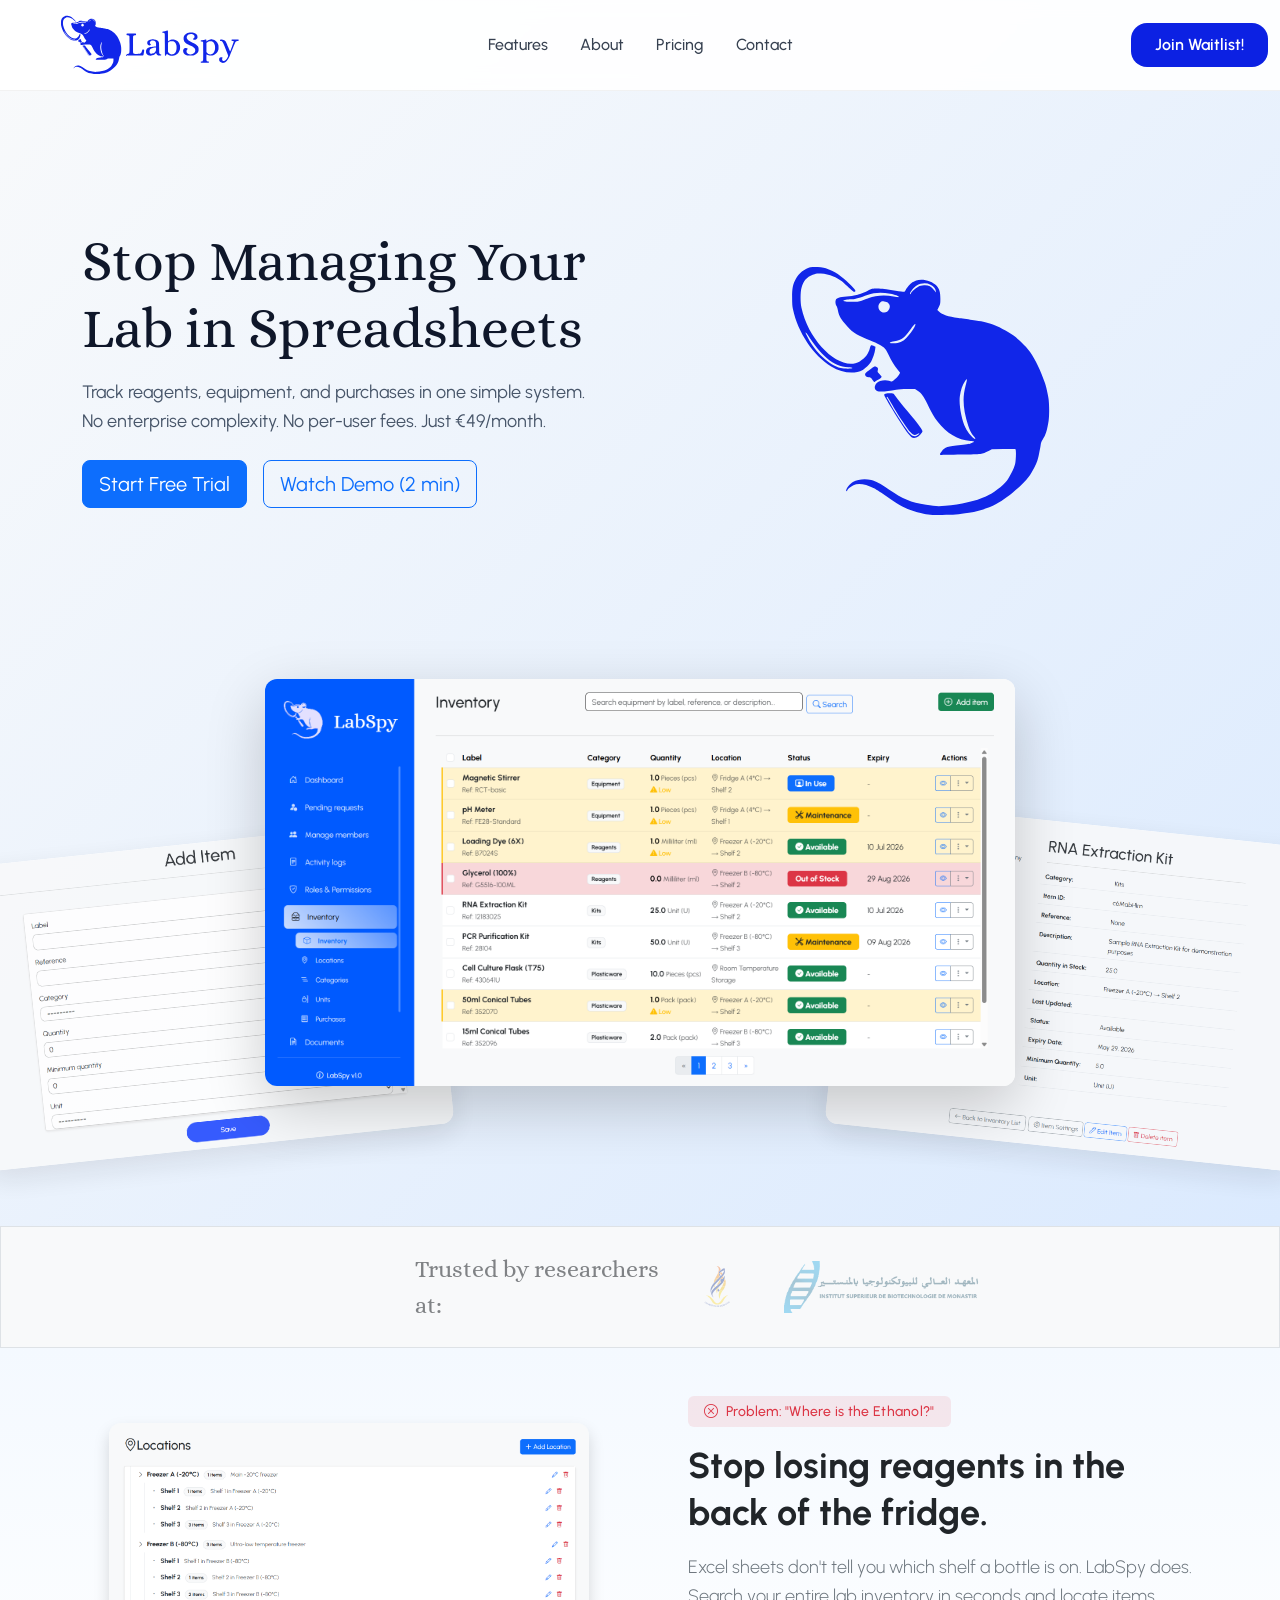
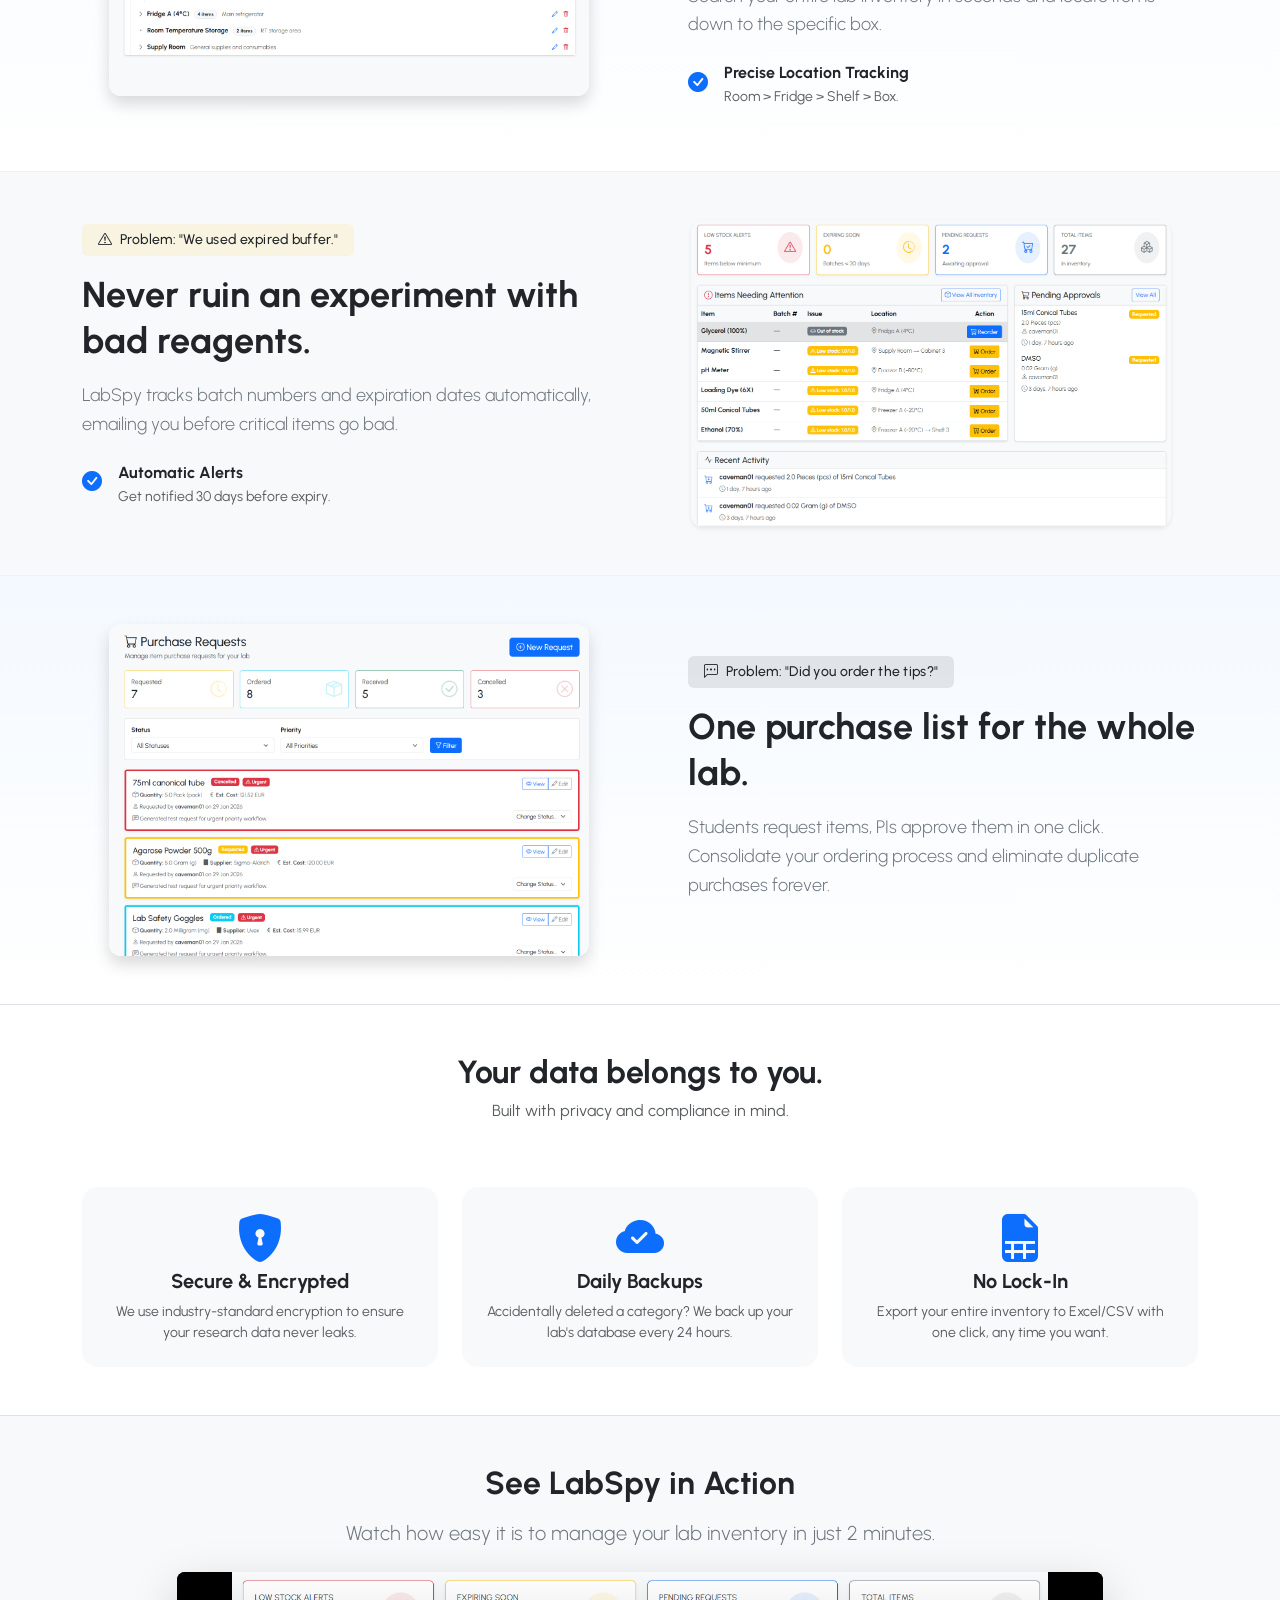
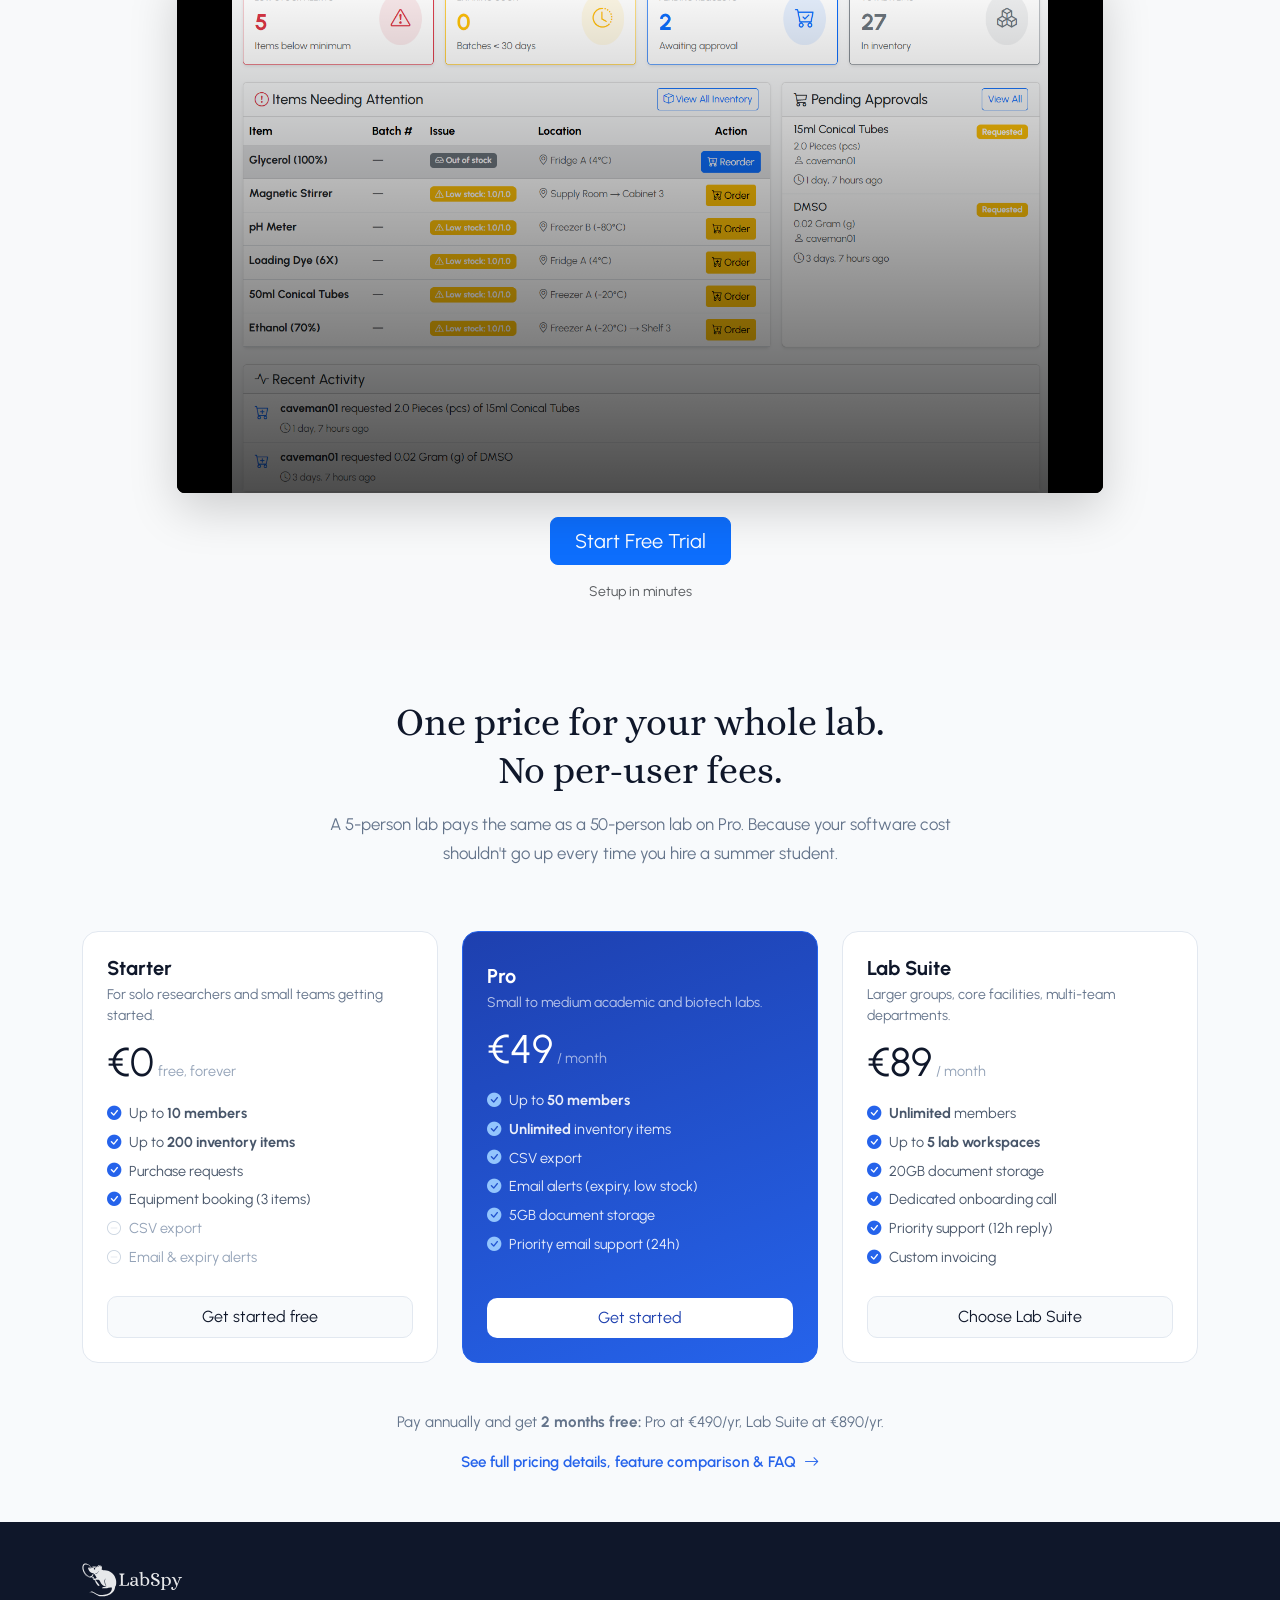
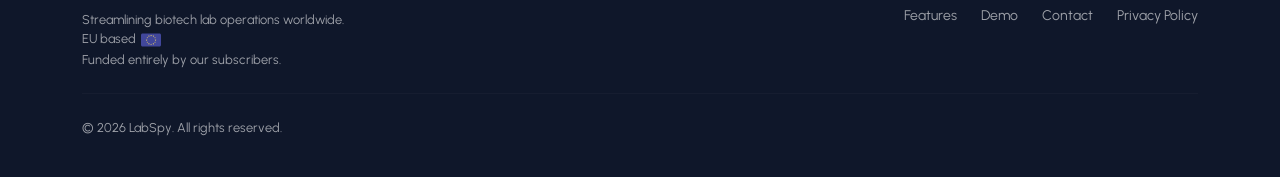
==== index.html @ b1991f71 "Add waitlist page & links" ====
<!DOCTYPE html>
<html lang="en">
<head>
    <meta charset="UTF-8">
    <meta name="viewport" content="width=device-width, initial-scale=1.0">
    <title>LabSpy - Biotech Lab Resource Management</title>
    <link rel="stylesheet" href="assets/styles/styles.css">
    <link rel="stylesheet" href="assets/styles/navbar.css">
    <link rel="stylesheet" href="assets/styles/hero.css">
    <link rel="stylesheet" href="assets/styles/features.css">
    <link rel="stylesheet" href="assets/styles/trust.css">
    <link rel="stylesheet" href="assets/styles/cta.css">
    <link rel="stylesheet" href="assets/styles/footer.css">
    <link rel="icon" type="image/x-icon" href="assets/labspy-logo.png">

    <!--Bootstrap-->
    <link rel="stylesheet" href="https://cdn.jsdelivr.net/npm/bootstrap-icons@1.13.1/font/bootstrap-icons.min.css">
    <link href="https://cdn.jsdelivr.net/npm/bootstrap@5.3.7/dist/css/bootstrap.min.css" rel="stylesheet" integrity="sha384-LN+7fdVzj6u52u30Kp6M/trliBMCMKTyK833zpbD+pXdCLuTusPj697FH4R/5mcr" crossorigin="anonymous">
    <script src="https://cdn.jsdelivr.net/npm/bootstrap@5.3.7/dist/js/bootstrap.bundle.min.js" integrity="sha384-p34f1UUtsS3wqzfto5wAAmdvj+osOnFyQFpp4Ua3gs/ZVWx6oOypYoCJhGGScy+8" crossorigin="anonymous"></script>
    <script src="https://cdn.jsdelivr.net/npm/bootstrap@5.3.2/dist/js/bootstrap.bundle.min.js"></script>
</head>
<body>
<!-- Navbar -->
    <nav class="navbar navbar-expand-lg navbar-light fixed-top navbar-labspy">
        <div class="container position-relative">
            <!-- Logo (Left) -->
            <a class="navbar-brand" href="index.html">
                <img src="assets/LabSpy-brand.svg" alt="LabSpy Logo" class="logo-icon" height="64" width="280">
            </a>

            <!-- Mobile Toggle Button -->
            <button class="navbar-toggler border-0" type="button" data-bs-toggle="collapse" data-bs-target="#navbarNav"
                    aria-controls="navbarNav" aria-expanded="false" aria-label="Toggle navigation">
                <span class="navbar-toggler-icon"></span>
            </button>

            <!-- Nav Links (Center) + CTA (Right) -->
            <div class="collapse navbar-collapse" id="navbarNav">
                <!-- Navigation Links (Center on desktop) -->
                <div class="d-flex flex-column flex-lg-row align-items-center">
                    <ul class="navbar-nav mx-auto">
                        <li class="nav-item">
                            <a class="nav-link" href="index.html#features">Features</a>
                        </li>
                        <li class="nav-item">
                            <a class="nav-link" href="about.html">About</a>
                        </li>
                        <li class="nav-item">
                            <a class="nav-link" href="pricing.html">Pricing</a>
                        </li>
                        <li class="nav-item">
                            <a class="nav-link" href="contact.html">Contact</a>
                        </li>
                    </ul>
                </div>

                <!-- CTA Button (Right) - ms-auto pushes it to the right -->
                <div class="d-flex gap-2 ms-auto">
                    <a href="waitlist.html" class="btn-get-started">Join Waitlist!</a>
                </div>
            </div>
        </div>
    </nav>

<!-- HERO SECTION -->

<section class="hero-section">
    <div class="container pt-5">
        <div class="row align-items-center g-4">
            <!-- Left Column: Content -->
            <div class="col-12 col-lg-6 order-2 order-lg-1">
                <!-- Headline -->
                <h1 class="hero-headline alice-regular mb-3">
                    Stop Managing Your Lab in Spreadsheets
                </h1>

                <!-- Subheadline -->
                <p class="hero-subheadline mb-4">
                    Track reagents, equipment, and purchases in one simple system.<br class="d-none d-md-block">
                    No enterprise complexity. No per-user fees. Just €49/month.
                </p>

                <!-- CTA Buttons -->
                <div class="d-flex flex-column flex-sm-row gap-3 mb-5 justify-content-center justify-content-lg-start">
                    <a href="#signup" class="btn btn-primary btn-lg btn-cta-primary">
                        Start Free Trial
                    </a>
                    <a href="#demo" class="btn btn-outline-primary btn-lg btn-cta-secondary">
                        Watch Demo (2 min)
                    </a>
                </div>
            </div>

            <!-- Right Column: Illustration -->
            <div class="col-12 col-lg-6 order-1 order-lg-2">
                <div class="text-center">
                    <img src="assets/LabSpy-mouse-improved.svg"
                         alt="LabSpy Mouse Logo"
                         class="mouse-logo img-fluid w-50">
                </div>
            </div>
        </div>
    </div>

    <!-- Screenshot Showcase - Desktop: Peeking / Mobile: Carousel -->
<div class="container screenshot-container">

    <!-- DESKTOP: Peeking Layout (hidden on mobile) -->
    <div class="screenshot-peek-wrapper d-none d-md-flex">
        <div class="screenshot-card screenshot-card-left">
            <img src="assets/screenshots/Add-item.png"
                 alt="Add Item Interface"
                 class="img-fluid">
        </div>
        <div class="screenshot-card screenshot-card-main">
            <img src="assets/screenshots/Inventory-list.png"
                 alt="Inventory List Interface"
                 class="img-fluid">
        </div>
        <div class="screenshot-card screenshot-card-right">
            <img src="assets/screenshots/Item-view.png"
                 alt="Item Details Interface"
                 class="img-fluid">
        </div>
    </div>

    <!-- MOBILE: Bootstrap Carousel (hidden on desktop) -->
    <div id="screenshotCarousel" class="carousel slide d-md-none" data-bs-ride="carousel">

        <!-- Indicators -->
        <div class="carousel-indicators">
            <button type="button" data-bs-target="#screenshotCarousel" data-bs-slide-to="0" class="active" aria-current="true" aria-label="Slide 1"></button>
            <button type="button" data-bs-target="#screenshotCarousel" data-bs-slide-to="1" aria-label="Slide 2"></button>
            <button type="button" data-bs-target="#screenshotCarousel" data-bs-slide-to="2" aria-label="Slide 3"></button>
        </div>

        <!-- Slides -->
        <div class="carousel-inner rounded-3 shadow-lg">
            <div class="carousel-item active">
                <img src="assets/screenshots/Inventory-list.png"
                     class="d-block w-100"
                     alt="Inventory List Interface">
                <div class="carousel-caption d-none d-sm-block">
                    <h5>Inventory List</h5>
                </div>
            </div>
            <div class="carousel-item">
                <img src="assets/screenshots/Add-item.png"
                     class="d-block w-100"
                     alt="Add Item Interface">
                <div class="carousel-caption d-none d-sm-block">
                    <h5>Add Item</h5>
                </div>
            </div>
            <div class="carousel-item">
                <img src="assets/screenshots/Item-view.png"
                     class="d-block w-100"
                     alt="Item Details Interface">
                <div class="carousel-caption d-none d-sm-block">
                    <h5>Item Details</h5>
                </div>
            </div>
        </div>

        <!-- Controls -->
        <button class="carousel-control-prev" type="button" data-bs-target="#screenshotCarousel" data-bs-slide="prev">
            <span class="carousel-control-prev-icon" aria-hidden="true"></span>
            <span class="visually-hidden">Previous</span>
        </button>
        <button class="carousel-control-next" type="button" data-bs-target="#screenshotCarousel" data-bs-slide="next">
            <span class="carousel-control-next-icon" aria-hidden="true"></span>
            <span class="visually-hidden">Next</span>
        </button>
    </div>

</div>
</section>
    <!-- Trust Section -->
    <div class="bg-light border py-4">
        <div class="container">
            <div class="row align-items-center justify-content-center">
                <div class="col-md-3 mb-2 mb-md-0">
                    <span class="text-muted fs-4 ls-1 alice-regular opacity-75">Trusted by researchers at:</span>
                </div>
                <div class="d-flex flex-row col-md-2 justify-content-around align-items-center mb-2 mb-md-0 gap-5">
                    <div class="opacity-50 fw-bold fs-5 text-secondary">
                        <img src="assets/um.svg" alt="UMo Logo" class="trust-logo">
                    </div>
                    <div class="opacity-50 fw-bold fs-5 text-secondary">
                        <img src="assets/isbmlogo.png" alt="ISBM Logo" class="trust-logo">
                    </div>
                </div>
            </div>
        </div>
    </div>

    <!-- Transition Section -->
    <section class="py-5 feature-block" id="features">
        <div class="container">
            <div class="row align-items-center g-5">
                <div class="col-12 col-lg-6 feature-img-placeholder">
                    <div class=" feature-img-container shadow">
                        <img src="assets/screenshots/locations.png" alt="Location Search Interface" class="w-100" loading="lazy"><br>
                    </div>
                </div>

                <div class="col-12 col-lg-6">
                    <div class="ps-lg-4">
                        <div class="badge bg-danger bg-opacity-10 text-danger mb-3 px-3 py-2">
                            <i class="bi bi-x-circle me-1"></i> Problem: "Where is the Ethanol?"
                        </div>
                        <h2 class="fw-bold text-dark mb-3">Stop losing reagents in the back of the fridge.</h2>
                        <p class="lead text-secondary mb-4">
                            Excel sheets don't tell you which shelf a bottle is on. LabSpy does. Search your entire lab
                            inventory in seconds and locate items down to the specific box.
                        </p>

                        <div class="d-flex align-items-start mb-3">
                            <i class="bi bi-check-circle-fill text-primary mt-1 me-3 fs-5"></i>
                            <div>
                                <h6 class="fw-bold mb-1">Precise Location Tracking</h6>
                                <p class="small text-muted mb-0">Room > Fridge > Shelf > Box.</p>
                            </div>
                        </div>
                    </div>
                </div>

            </div>
        </div>
    </section>

    <section class="py-5 bg-light feature-block-alt">
        <div class="container">
            <div class="row align-items-center g-5">

                <div class="col-12 col-lg-6 order-2 order-lg-1">
                    <div class="pe-lg-4">
                        <div class="badge bg-warning bg-opacity-10 text-dark mb-3 px-3 py-2">
                            <i class="bi bi-exclamation-triangle me-1"></i> Problem: "We used expired buffer."
                        </div>
                        <h2 class="fw-bold text-dark mb-3">Never ruin an experiment with bad reagents.</h2>
                        <p class="lead text-secondary mb-4">
                            LabSpy tracks batch numbers and expiration dates automatically,
                            emailing you before critical items go bad.
                        </p>

                        <div class="d-flex align-items-start mb-3">
                            <i class="bi bi-check-circle-fill text-primary mt-1 me-3 fs-5"></i>
                            <div>
                                <h6 class="fw-bold mb-1">Automatic Alerts</h6>
                                <p class="small text-muted mb-0">Get notified 30 days before expiry.</p>
                            </div>
                        </div>
                    </div>
                </div>

                <div class="col-12 col-lg-6 order-1 order-lg-2">
                    <div class="feature-img-placeholder shadow-sm feature-img-container">
                        <img src="assets/screenshots/dashboard.png" alt="Expiry Alerts Interface" class="w-100" loading="lazy"><br>
                    </div>
                </div>

            </div>
        </div>
    </section>

    <section class="py-5 feature-block">
        <div class="container">
            <div class="row align-items-center g-5">

                <div class="col-12 col-lg-6">
                    <div class="feature-img-placeholder feature-img-container shadow">
                        <img src="assets/screenshots/purchase.png" alt="Purchases Interface" class="w-100" loading="lazy"><br>
                    </div>
                </div>

                <div class="col-12 col-lg-6">
                    <div class="ps-lg-4">
                        <div class="badge bg-dark bg-opacity-10 text-dark mb-3 px-3 py-2">
                            <i class="bi bi-chat-left-dots me-1"></i> Problem: "Did you order the tips?"
                        </div>
                        <h2 class="fw-bold text-dark mb-3">One purchase list for the whole lab.</h2>
                        <p class="lead text-secondary mb-4">
                            Students request items, PIs approve them in one click. Consolidate your ordering process and
                            eliminate duplicate purchases forever.
                        </p>
                    </div>
                </div>

            </div>
        </div>
    </section>

    <section class="py-5 border-top border-bottom bg-white">
        <div class="container text-center">
            <div class="row justify-content-center mb-5">
                <div class="col-lg-8">
                    <h2 class="fw-bold">Your data belongs to you.</h2>
                    <p class="text-muted">Built with privacy and compliance in mind.</p>
                </div>
            </div>

            <div class="row g-4">
                <div class="col-md-4">
                    <div class="p-4 rounded-4 bg-light h-100">
                        <i class="bi bi-shield-lock-fill text-primary display-5 mb-3"></i>
                        <h5 class="fw-bold">Secure & Encrypted</h5>
                        <p class="text-muted small mb-0">We use industry-standard encryption to ensure your research
                            data never leaks.</p>
                    </div>
                </div>
                <div class="col-md-4">
                    <div class="p-4 rounded-4 bg-light h-100">
                        <i class="bi bi-cloud-check-fill text-primary display-5 mb-3"></i>
                        <h5 class="fw-bold">Daily Backups</h5>
                        <p class="text-muted small mb-0">Accidentally deleted a category? We back up your lab's database
                            every 24 hours.</p>
                    </div>
                </div>
                <div class="col-md-4">
                    <div class="p-4 rounded-4 bg-light h-100">
                        <i class="bi bi-file-earmark-spreadsheet-fill text-primary display-5 mb-3"></i>
                        <h5 class="fw-bold">No Lock-In</h5>
                        <p class="text-muted small mb-0">Export your entire inventory to Excel/CSV with one click, any
                            time you want.</p>
                    </div>
                </div>
            </div>
        </div>
    </section>

    <!-- Demo Video Section -->
    <section id="demo" class="py-5 bg-light">
        <div class="container">
            <div class="row justify-content-center">
                <div class="col-12 col-lg-10 text-center">

                    <!-- Section Header -->
                    <h2 class="fw-bold text-dark mb-3">See LabSpy in Action</h2>
                    <p class="lead text-secondary mb-4">
                        Watch how easy it is to manage your lab inventory in just 2 minutes.
                    </p>

                    <!-- Video Container -->
                    <div class="video-container rounded-3 shadow-lg overflow-hidden mb-4">
                        <video
                            controls
                            poster="assets/screenshots/dashboard.png"
                            class="w-100"
                            preload="metadata">
                            <source src="assets/screenshots/demo.mp4" type="video/mp4">
                            Your browser does not support the video tag.
                            <a href="assets/screenshots/demo.mp4">Download the video</a> instead.
                        </video>
                    </div>

                    <!-- CTA Below Video -->
                    <div class="mt-4">
                        <a href="#signup" class="btn btn-primary btn-lg px-4">
                            Start Free Trial
                        </a>
                        <p class="small text-muted mt-3 mb-0">
                            Setup in minutes
                        </p>
                    </div>

                </div>
            </div>
        </div>
    </section>

    <!-- PRICING PREVIEW -->
    <section class="py-5" style="background: #f8fafc;" id="pricing">
        <div class="container">

            <!-- Header -->
            <div class="row justify-content-center text-center mb-5">
                <div class="col-12 col-lg-7">
                    <h2 class="alice-regular mb-3"
                        style="font-size: clamp(1.75rem, 3vw, 2.5rem); color: #0f172a; line-height: 1.25;">
                        One price for your whole lab.<br class="d-none d-md-block"> No per-user fees.
                    </h2>
                    <p style="color: #64748b; font-size: 1.05rem; line-height: 1.7;">
                        A 5-person lab pays the same as a 50-person lab on Pro. Because your software
                        cost shouldn't go up every time you hire a summer student.
                    </p>
                </div>
            </div>

            <!-- Plan Cards -->
            <div class="row g-4 justify-content-center mb-5">

                <!-- Starter -->
                <div class="col-12 col-sm-10 col-md-6 col-lg-4">
                    <div class="p-4 rounded-4 h-100 d-flex flex-column"
                         style="background: #fff; border: 1.5px solid #e2e8f0;">
                        <h5 class="fw-bold mb-1" style="color: #0f172a;">Starter</h5>
                        <p class="small mb-3" style="color: #64748b;">For solo researchers and small teams getting started.</p>

                        <div class="mb-3">
                            <span style="font-size: 2.5rem; font-weight: 400; color: #0f172a; line-height: 1;">€0</span>
                            <span style="color: #94a3b8; font-size: 0.9rem;"> free, forever</span>
                        </div>

                        <ul class="list-unstyled mb-4 flex-grow-1" style="color: #475569; font-size: 0.9rem; line-height: 2;">
                            <li><i class="bi bi-check-circle-fill me-2" style="color: #2563eb;"></i>Up to <strong>10 members</strong></li>
                            <li><i class="bi bi-check-circle-fill me-2" style="color: #2563eb;"></i>Up to <strong>200 inventory items</strong></li>
                            <li><i class="bi bi-check-circle-fill me-2" style="color: #2563eb;"></i>Purchase requests</li>
                            <li><i class="bi bi-check-circle-fill me-2" style="color: #2563eb;"></i>Equipment booking (3 items)</li>
                            <li><i class="bi bi-dash-circle me-2" style="color: #cbd5e1;"></i><span style="color: #94a3b8;">CSV export</span></li>
                            <li><i class="bi bi-dash-circle me-2" style="color: #cbd5e1;"></i><span style="color: #94a3b8;">Email & expiry alerts</span></li>
                        </ul>

                        <a href="#signup"
                           class="btn w-100 py-2 fw-600"
                           style="border-radius: 10px; border: 1.5px solid #e2e8f0; color: #0f172a; background: #f8fafc;">
                            Get started free
                        </a>
                    </div>
                </div>

                <!-- Pro (Featured) -->
                <div class="col-12 col-sm-10 col-md-6 col-lg-4">
                    <div class="p-4 rounded-4 h-100 d-flex flex-column position-relative"
                         style="background: linear-gradient(160deg, #1e40af 0%, #2563eb 100%); border: 1.5px solid #2563eb; color: white;">

                        <h5 class="fw-bold mb-1 mt-2" style="color: #fff;">Pro</h5>
                        <p class="small mb-3" style="color: rgba(255,255,255,0.7);">Small to medium academic and biotech labs.</p>

                        <div class="mb-3">
                            <span style="font-size: 2.5rem; font-weight: 400; color: #fff; line-height: 1;">€49</span>
                            <span style="color: rgba(255,255,255,0.6); font-size: 0.9rem;"> / month</span>
                        </div>

                        <ul class="list-unstyled mb-4 flex-grow-1" style="color: rgba(255,255,255,0.9); font-size: 0.9rem; line-height: 2;">
                            <li><i class="bi bi-check-circle-fill me-2" style="color: #93c5fd;"></i>Up to <strong>50 members</strong></li>
                            <li><i class="bi bi-check-circle-fill me-2" style="color: #93c5fd;"></i><strong>Unlimited</strong> inventory items</li>
                            <li><i class="bi bi-check-circle-fill me-2" style="color: #93c5fd;"></i>CSV export</li>
                            <li><i class="bi bi-check-circle-fill me-2" style="color: #93c5fd;"></i>Email alerts (expiry, low stock)</li>
                            <li><i class="bi bi-check-circle-fill me-2" style="color: #93c5fd;"></i>5GB document storage</li>
                            <li><i class="bi bi-check-circle-fill me-2" style="color: #93c5fd;"></i>Priority email support (24h)</li>
                        </ul>

                        <a href="#signup"
                           class="btn w-100 py-2 fw-700"
                           style="border-radius: 10px; background: #fff; color: #1e40af; border: none;">
                           Get started
                        </a>
                    </div>
                </div>

                <!-- Lab Suite -->
                <div class="col-12 col-sm-10 col-md-6 col-lg-4">
                    <div class="p-4 rounded-4 h-100 d-flex flex-column"
                         style="background: #fff; border: 1.5px solid #e2e8f0;">
                        <h5 class="fw-bold mb-1" style="color: #0f172a;">Lab Suite</h5>
                        <p class="small mb-3" style="color: #64748b;">Larger groups, core facilities, multi-team departments.</p>

                        <div class="mb-3">
                            <span style="font-size: 2.5rem; font-weight: 400; color: #0f172a; line-height: 1;">€89</span>
                            <span style="color: #94a3b8; font-size: 0.9rem;"> / month</span>
                        </div>

                        <ul class="list-unstyled mb-4 flex-grow-1" style="color: #475569; font-size: 0.9rem; line-height: 2;">
                            <li><i class="bi bi-check-circle-fill me-2" style="color: #2563eb;"></i><strong>Unlimited</strong> members</li>
                            <li><i class="bi bi-check-circle-fill me-2" style="color: #2563eb;"></i>Up to <strong>5 lab workspaces</strong></li>
                            <li><i class="bi bi-check-circle-fill me-2" style="color: #2563eb;"></i>20GB document storage</li>
                            <li><i class="bi bi-check-circle-fill me-2" style="color: #2563eb;"></i>Dedicated onboarding call</li>
                            <li><i class="bi bi-check-circle-fill me-2" style="color: #2563eb;"></i>Priority support (12h reply)</li>
                            <li><i class="bi bi-check-circle-fill me-2" style="color: #2563eb;"></i>Custom invoicing</li>
                        </ul>

                        <a href="#signup"
                           class="btn w-100 py-2 fw-600"
                           style="border-radius: 10px; border: 1.5px solid #e2e8f0; color: #0f172a; background: #f8fafc;">
                            Choose Lab Suite
                        </a>
                    </div>
                </div>

            </div>

            <!-- Annual note + full pricing link -->
            <div class="row justify-content-center text-center">
                <div class="col-12 col-lg-7">
                    <p style="color: #64748b; font-size: 0.95rem;" class="mb-3">
                        Pay annually and get <strong>2 months free:</strong> Pro at €490/yr, Lab Suite at €890/yr.
                    </p>
                    <a href="pricing.html"
                       style="color: #2563eb; font-weight: 600; font-size: 0.95rem; text-decoration: none;">
                        See full pricing details, feature comparison &amp; FAQ
                        <i class="bi bi-arrow-right ms-1"></i>
                    </a>
                </div>
            </div>

        </div>
    </section>

<!-- Footer -->
<footer class="footer">
    <div class="container">
        <div class="d-flex flex-column flex-md-row align-items-start align-items-md-center justify-content-between gap-4">
            <div>
                <img src="assets/LabSpy-brand-white.svg" alt="LabSpy" class="footer-logo">
                <p class="mb-0 mt-1" style="font-size:0.8rem;">Streamlining biotech lab operations worldwide.</p>
                <p class="mb-0" style="font-size:0.8rem;">EU based<img
                    src="assets/icons/eu-flag.svg"
                    alt="EU Flag"
                    height="20"
                    width="30" />
                </p>
                <p class="mb-0" style="font-size:0.8rem;">Funded entirely by our subscribers.</p>
            </div>
            <div class="d-flex gap-4 flex-wrap">
                <a href="index.html#features">Features</a>
                <a href="index.html#demo">Demo</a>
                <a href="contact.html">Contact</a>
                <a href="#">Privacy Policy</a>
            </div>
        </div>
        <hr style="border-color: rgba(255,255,255,0.1); margin: 1.5rem 0;">
        <p class="mb-0" style="font-size:0.8rem;">&copy; 2026 LabSpy. All rights reserved.</p>
    </div>
</footer>

    <script src="assets/js/script.js"></script>
    <script src="assets/js/navbar.js"></script>

    <!--Bootstrap-->
    <script src="https://cdn.jsdelivr.net/npm/bootstrap@5.3.2/dist/js/bootstrap.bundle.min.js"></script>
</body>
</html>
---- assets/styles/styles.css ----
@import url('https://fonts.googleapis.com/css2?family=Urbanist:ital,wght@0,100..900;1,100..900&display=swap');
@import url('https://fonts.googleapis.com/css2?family=Alice&display=swap');
@import url("https://cdn.jsdelivr.net/npm/bootstrap-icons@1.13.1/font/bootstrap-icons.min.css");

* {
    margin: 0;
    padding: 0;
    box-sizing: border-box;
}

.alice-regular {
  font-family: "Alice", serif !important;
  font-weight: 400;
  font-style: normal;
}


:root {
    --primary-blue: #1e40af;
    --secondary-blue: #3b82f6;
    --light-blue: #dbeafe;
    --dark-blue: #1e3a8a;
    --white: #ffffff;
    --gray-50: #f9fafb;
    --gray-100: #f3f4f6;
    --gray-600: #4b5563;
    --gray-800: #1f2937;
}

html {
    scroll-behavior: smooth;
    overflow-x: hidden;
}

body {
    font-family: -apple-system, BlinkMacSystemFont, 'Segoe UI', Roboto, sans-serif;
    line-height: 1.6;
    color: var(--gray-800);
    background-color: var(--white);
    overflow-x: hidden;
}

.container {
    max-width: 1200px;
    margin: 0 auto;
    padding: 0 20px;
}

/* Navbar styles have been moved to navbar.css */

/* Header */

/* Demo content styling */
.demo-section {
    padding: 4rem 0;
    text-align: center;
}

.demo-section h2 {
    color: #1e40af;
    margin-bottom: 1rem;
}

.logo {
    height: 40px;
    width: auto;
}



/* CTA Buttons Container */
.cta-buttons {
    display: flex;
    gap: 1rem;
    margin-bottom: 5rem;
    flex-wrap: wrap;
}

/* Primary CTA Button */
.btn-primary-cta {
    background-color: #2563eb;
    color: white;
    font-weight: 400;
    font-size: 1rem;
    padding: 1.2rem;
    border-radius: 0.5rem;
    border: none;
    transition: all 0.2s ease;
    text-decoration: none;
    display: inline-block;
}

.btn-primary-cta:hover {
    background-color: #1e40af;
    color: white;
    transform: translateY(-2px);
    box-shadow: 0 8px 20px rgba(37, 99, 235, 0.3);
}

/* Secondary CTA Button */
.btn-secondary-cta {
    background-color: transparent;
    color: #2563eb;
    font-weight: 600;
    font-size: 1rem;
    padding: 0.65rem 2rem;
    border-radius: 0.5rem;
    border: 2px solid #2563eb;
    transition: all 0.2s ease;
    text-decoration: none;
    display: inline-flex;
    align-items: center;
    gap: 0.5rem;
}

.btn-secondary-cta:hover {
    background-color: rgba(37, 99, 235, 0.05);
    color: #1e40af;
    border-color: #1e40af;
    transform: translateY(-2px);
}

/* Screenshot Peek Container */
.screenshot-peek-container {
    position: relative;
    bottom: -40px; 
    left: 50%;
    transform: translateX(-50%);
    width: 100%;
    max-width: 1400px;
    padding: 0 2rem;
}

.screenshot-wrapper {
    position: relative;
    display: flex;
    align-items: flex-end;
    justify-content: center;
    gap: 0.5rem; /* Reduced from 2rem to bring screenshots closer */
    height: 400px;
}

/* Individual Screenshot Styles */
.screenshot {
    position: relative;
    border-radius: 12px;
    box-shadow: 0 20px 60px rgba(0, 0, 0, 0.15);
    overflow: hidden;
    transition: transform 0.3s ease;
}

.screenshot img {
    display: block;
    width: 100%;
    height: auto;
    border-radius: 12px;
}

/* Center Screenshot (Inventory List) - Prominent */
.screenshot-center {
    z-index: 3;
    flex: 0 0 600px;
    max-width: 600px;
    transform: translateY(-20px);
}

.screenshot-center img {
    border: 2px solid rgba(37, 99, 235, 0.2);
}

/* Side Screenshots - Peeking behind */
.screenshot-left,
.screenshot-right {
    z-index: 2;
    flex: 0 0 400px;
    max-width: 400px;
    opacity: 0.85;
}

.screenshot-left {
    transform: rotate(-3deg) translateY(20px);
}

.screenshot-right {
    transform: rotate(3deg) translateY(20px);
}

/* Clip effect - bottom 40% fades out */
.screenshot::after {
    content: '';
    position: absolute;
    bottom: 0;
    left: 0;
    right: 0;
    height: 40%;
    background: linear-gradient(to bottom, transparent 0%, white 100%);
    pointer-events: none;
}

/* Hover effects */
.screenshot:hover {
    transform: translateY(-10px) scale(1.02);
}

.screenshot-left:hover {
    transform: rotate(-3deg) translateY(10px) scale(1.02);
}

.screenshot-right:hover {
    transform: rotate(3deg) translateY(10px) scale(1.02);
}

/* Trust logo styles moved to trust.css */

/* Feature section styles moved to features.css */

/* Headings responsive sizing */
h2 {
    font-size: clamp(1.75rem, 3vw + 0.5rem, 2.5rem);
}

/* Reduce motion for accessibility */
@media (prefers-reduced-motion: reduce) {
    *,
    *::before,
    *::after {
        animation-duration: 0.01ms !important;
        animation-iteration-count: 1 !important;
        transition-duration: 0.01ms !important;
    }
}

/* Hero responsive rules migrated to hero.css; transitional section rules moved to features.css */

/* Additional mobile spacing adjustments */
@media (max-width: 768px) {
    section {
        padding: 3rem 0;
    }
}
/* CTA styles are now located in cta.css */

/* Footer rules migrated to footer.css */

@media (max-width: 1200px) {
    .screenshot-wrapper {
        gap: 1rem;
    }
    
    .screenshot-center {
        flex: 0 0 500px;
        max-width: 500px;
    }
    
    .screenshot-left,
    .screenshot-right {
        flex: 0 0 320px;
        max-width: 320px;
    }
}
        

/* Responsive Design */
@media (max-width: 768px) {
    
    .hero-content {
        grid-template-columns: 1fr;
        text-align: center;
    }
    
    .hero-title {
        font-size: 2.5rem;
    }
    
    .features-grid {
        grid-template-columns: 1fr;
    }
    
    .about-content {
        grid-template-columns: 1fr;
    }
    
    .about-stats {
        flex-direction: row;
        justify-content: space-around;
    }
    
    /* Reusable responsive helpers */
    /* hero-content and hero-title rules remain here */
    .screenshot-peek-container {
        position: relative;
        bottom: 0;
        padding: 2rem 0;
    }
    
    .screenshot-wrapper {
        height: auto;
        flex-direction: column;
        gap: 1.5rem;
    }
    
    .screenshot-center,
    .screenshot-left,
    .screenshot-right {
        max-width: 100%;
        transform: none !important;
    }
    
    /* feature and footer/cta-specific responsive rules have been relocated */
}

@media (max-width: 480px) {
    .hero-title {
        font-size: 2rem;
    }
    
    .section-title {
        font-size: 2rem;
    }
    
    .about-stats {
        flex-direction: column;
    }
}

/* Override all fonts to use Urbanist */
* {
    font-family: 'Urbanist', sans-serif !important;
}

/* Reset specific elements that might override the font */
body,
h1, h2, h3, h4, h5, h6,
p, span, a, input, button, textarea {
    font-family: 'Urbanist', sans-serif !important;
}



/* Mobile adjustments */
@media (max-width: 991px) {

    /* hero headline/subheadline rules moved to hero.css */
    
    .cta-buttons {
        flex-direction: column;
    }
    
    .btn-primary-cta,
    .btn-secondary-cta {
        width: 100%;
        text-align: center;
        justify-content: center;
    }
    

    /* Navbar-responsive rules moved to navbar.css */
    
    /* Stack screenshots vertically on tablets */
    .screenshot-wrapper {
        flex-direction: column;
        align-items: center;
        height: auto;
        gap: 1.5rem;
    }
    
    .screenshot-center,
    .screenshot-left,
    .screenshot-right {
        flex: 1 1 auto;
        max-width: 500px;
        transform: none !important;
    }
    
    .screenshot-center {
        order: 1;
    }
    
    .screenshot-left {
        order: 2;
    }
    
    .screenshot-right {
        order: 3;
    }
}

@media (max-width: 768px) {
    /* hero-specific responsive rules moved to hero.css */
    
    /* Button touch targets */
    .btn-primary-cta,
    .btn-secondary-cta {
        padding: 1rem 1.5rem;
        width: 100%;
        font-size: 1rem;
        min-height: 44px;
    }
    
    /* Screenshot adjustments */
    .screenshot-peek-container {
        position: relative;
        bottom: 0;
        padding: 2rem 0;
    }
}
---- assets/styles/navbar.css ----
/* Navbar base styles */
        .navbar-labspy {
            background-color: rgba(255, 255, 255, 0.9) !important;
            backdrop-filter: blur(10px);
            -webkit-backdrop-filter: blur(10px);
            border-bottom: 1px solid rgba(0, 0, 0, 0.05);
            transition: all 0.3s ease;
            padding-top: 1.25rem;
            padding-bottom: 1.25rem;
            overflow: hidden;
        }

        .navbar-labspy *{
            overflow-x: hidden;
        }

        /* Scrolled state - compressed */
        .navbar-labspy.scrolled {
            padding-top: 0.75rem;
            padding-bottom: 0.75rem;
            border-bottom: 1px solid rgba(0, 0, 0, 0.1);
            box-shadow: 0 2px 8px rgba(0, 0, 0, 0.04);
        }

        /* Nav links */
        .navbar-nav .nav-link {
            color: #374151 !important;
            font-weight: 500;
            padding: 0.5rem 1rem !important;
            transition: all 0.2s ease;
        }

        .navbar-nav .nav-link:hover {
            color: #2563eb !important;
            background-color: #9fa8ff1a !important;
            border-radius: 1rem;
        }

        /* CTA Buttons in navbar */
        .btn-login,
        .btn-get-started {
            font-weight: 600;
            padding: 0.625rem 1.5rem;
            border-radius: 1rem;
            border: none;
            text-decoration: none;
            transition: all 0.2s ease;
            display: inline-block;
        }

        .btn-login {
            background-color: #acacac;
            color: rgb(0, 0, 0);
        }

        .btn-login:hover {
            background-color: #8f8f8f;
        }

        .btn-get-started {
            background-color: #0c21e3;
            color: rgb(255, 255, 255);
        }

        .btn-get-started:hover {
            background-color: #0012b4;
        }

        /* Content container constraint */
        .navbar-labspy .container {
            max-width: 1400px;
        }

        /* Mobile navbar improvements */
        @media (max-width: 991px) {
            .navbar-collapse {
                background-color: rgba(255, 255, 255, 0.98);
                padding: 1rem;
                border-radius: 1rem;
                margin-top: 1rem;
                box-shadow: 0 4px 12px rgba(0, 0, 0, 0.1);
            }

            .navbar-nav {
                padding: 0.5rem 0;
            }

            .navbar-nav .nav-link {
                padding: 0.75rem 1rem !important;
                border-radius: 0.5rem;
            }

            .navbar-nav .nav-link:hover {
                background-color: #f3f4f6 !important;
            }

            .d-flex.gap-2 {
                flex-direction: column;
                gap: 0.5rem !important;
                margin-top: 1rem;
                padding-top: 1rem;
                border-top: 1px solid rgba(0, 0, 0, 0.1);
            }

            .btn-login,
            .btn-get-started {
                width: 100%;
                text-align: center;
            }
        }

        @media (min-width: 992px) {
            .navbar-nav {
                position: absolute;
                left: 50%;
                transform: translateX(-50%);
            }
        }
        /* Fix: Ensure navbar is always visible on desktop */
    @media (min-width: 992px) {
        .navbar-collapse {
            display: flex !important;
            flex-basis: auto;
        }
        
        .navbar-nav {
            position: absolute;
            left: 50%;
            transform: translateX(-50%);
        }
    }
---- assets/styles/hero.css ----
/* ================================================== */
/* HERO SECTION - BOOTSTRAP MAXIMIZED                 */
/* Only custom CSS where Bootstrap can't help         */
/* ================================================== */

/* Visual Theme (Bootstrap can't do gradients) */
.hero-section {
    background: linear-gradient(135deg, #f9fafb 0%, #dbeafe 100%);
    padding: 120px 0 80px 0;
    position: relative;
    overflow: hidden;
}

/* Typography - Fluid sizing (Bootstrap's fs-* is fixed) */
.hero-headline {
    font-family: 'Alice', Georgia, serif;
    font-size: clamp(2rem, 5vw, 3.5rem);
    font-weight: 400;
    line-height: 1.2;
    color: #0f172a;
}

.hero-subheadline {
    font-family: 'Urbanist', sans-serif;
    font-size: clamp(1rem, 2vw, 1.125rem);
    color: #475569;
    line-height: 1.6;
}

/* Custom Button Styling (Bootstrap base + enhancements) */
.btn-cta-primary {
    background-color: #2563eb;
    border-color: #2563eb;
    color: white;
    font-weight: 500;
    padding: 0.875rem 2rem;
    border-radius: 0.5rem;
    transition: all 0.2s ease;
}

.btn-cta-primary:hover {
    background-color: #1e40af;
    border-color: #1e40af;
    transform: translateY(-2px);
    box-shadow: 0 8px 20px rgba(37, 99, 235, 0.3);
}

.btn-cta-secondary {
    border: 2px solid #2563eb;
    color: #2563eb;
    font-weight: 500;
    padding: 0.875rem 2rem;
    border-radius: 0.5rem;
    transition: all 0.2s ease;
}

.btn-cta-secondary:hover {
    background-color: rgba(37, 99, 235, 0.1);
    border-color: #1e40af;
    color: #1e40af;
    transform: translateY(-2px);
}

/* Mouse Logo Animation (Bootstrap has no animations) */
.mouse-logo {
    max-width: 100%;
    height: auto;
    animation: float 6s ease-in-out infinite;
}

@keyframes float {
    0%, 100% { transform: translateY(0px); }
    50% { transform: translateY(-12px); }
}

/* Screenshot Layering System (Complex positioning) */
.screenshot-container {
    margin-top: 3rem;
}

.screenshot-peek-wrapper {
    position: relative;
    display: flex;
    justify-content: center;
    align-items: flex-end;
    min-height: 400px;
}

.screenshot-card {
    border-radius: 12px;
    overflow: hidden;
    box-shadow: 0 10px 30px rgba(0, 0, 0, 0.1);
    transition: all 0.3s ease;
    background: white;
}

/* Main Screenshot */
.screenshot-card-main {
    position: relative;
    z-index: 3;
    max-width: 600px;
    width: 100%;
    box-shadow: 0 20px 60px rgba(0, 0, 0, 0.2);
}

.screenshot-card-main:hover {
    transform: translateY(-12px) scale(1.02);
    box-shadow: 0 30px 80px rgba(0, 0, 0, 0.25);
}

/* Side Screenshots - Desktop Only */
.screenshot-card-left,
.screenshot-card-right {
    position: absolute;
    z-index: 2;
    max-width: 350px;
    width: 35%;
    opacity: 0.9;
}

.screenshot-card-left {
    left: 0;
    transform: rotate(-4deg) translateX(-15%) translateY(30px);
}

.screenshot-card-right {
    right: 0;
    transform: rotate(4deg) translateX(15%) translateY(30px);
}

.screenshot-card-left:hover,
.screenshot-card-right:hover {
    opacity: 1;
    z-index: 4;
    transform: rotate(0deg) translateY(20px) scale(1.05);
}

/* ================================================== */
/* TABLET ENHANCEMENTS (768px+)                       */
/* ================================================== */
@media (min-width: 768px) {
    .hero-section {
        padding: 140px 0 100px 0;
    }
    
    .screenshot-container {
        margin-top: 4rem;
    }
    
    .screenshot-peek-wrapper {
        min-height: 450px;
    }
    
    .screenshot-card-main {
        max-width: 650px;
    }
    
    .screenshot-card-left,
    .screenshot-card-right {
        max-width: 400px;
        width: 38%;
    }
}

/* ================================================== */
/* DESKTOP ENHANCEMENTS (992px+)                      */
/* ================================================== */
@media (min-width: 992px) {
    .hero-section {
        padding: 160px 0 120px 0;
    }
    
    .screenshot-container {
        margin-top: 5rem;
    }
    
    .screenshot-card-main {
        max-width: 700px;
    }
    
    .screenshot-card-left {
        max-width: 450px;
        width: 40%;
        transform: rotate(-5deg) translateX(-20%) translateY(40px);
    }
    
    .screenshot-card-right {
        max-width: 450px;
        width: 40%;
        transform: rotate(5deg) translateX(20%) translateY(40px);
    }
}

/* ================================================== */
/* LARGE DESKTOP (1200px+)                            */
/* ================================================== */
@media (min-width: 1200px) {
    .hero-section {
        padding: 180px 0 140px 0;
    }
    
    .screenshot-card-main {
        max-width: 750px;
    }
    
    .screenshot-card-left,
    .screenshot-card-right {
        max-width: 480px;
        width: 42%;
    }
    
    .screenshot-card-left {
        transform: rotate(-6deg) translateX(-25%) translateY(50px);
    }
    
    .screenshot-card-right {
        transform: rotate(6deg) translateX(25%) translateY(50px);
    }
}

/* ================================================== */
/* MOBILE BREAKPOINT (below 768px)                    */
/* Collapse side screenshots, stack vertically        */
/* ================================================== */
@media (max-width: 767.98px) {
    .hero-section {
        padding: 100px 0 60px 0;
    }

    .hero-headline, .hero-subheadline{
        font-weight: 1.2rem;
        text-align: center;
    }

    /* Stack screenshots vertically */
    .screenshot-peek-wrapper {
        flex-direction: column;
        min-height: auto;
        gap: 1.5rem;
    }
    
    /* Reset all positioning - let flexbox handle it */
    .screenshot-card-main,
    .screenshot-card-left,
    .screenshot-card-right {
        position: relative;
        left: auto;
        right: auto;
        transform: none !important;
        opacity: 1;
        max-width: 100%;
        width: 100%;
        z-index: auto;
    }
    
    /* Simplified hover for touch devices */
    .screenshot-card:hover {
        transform: translateY(-8px) !important;
    }
    
    /* Reorder: Main first, then sides */
    .screenshot-card-main { order: 1; }
    .screenshot-card-left { order: 2; }
    .screenshot-card-right { order: 3; }
    
    /* Smaller shadow on mobile */
    .screenshot-card {
        box-shadow: 0 4px 15px rgba(0, 0, 0, 0.1);
    }
    
    .screenshot-card-main {
        box-shadow: 0 10px 40px rgba(0, 0, 0, 0.15);
    }
}

/* ================================================== */
/* SMALL MOBILE (below 576px)                         */
/* Tighter spacing, full-width buttons                */
/* ================================================== */
@media (max-width: 575.98px) {
    .hero-section {
        padding: 80px 0 40px 0;
    }
    
    /* Override clamp for very small screens */
    .hero-headline {
        font-size: 1.75rem;
    }
    
    /* Ensure buttons stack nicely - Bootstrap handles flex-col */
    .btn-cta-primary,
    .btn-cta-secondary {
        width: 100%;
        text-align: center;
    }
}

/* ================================================== */
/* ACCESSIBILITY                                      */
/* ================================================== */
@media (prefers-reduced-motion: reduce) {
    .mouse-logo {
        animation: none;
    }
    
    .btn-cta-primary:hover,
    .btn-cta-secondary:hover,
    .screenshot-card:hover {
        transform: none;
    }
}


/* ================================================== */
/* MOBILE CAROUSEL STYLES (below 768px)               */
/* ================================================== */

@media (max-width: 767.98px) {
    .screenshot-container {
        margin-top: 2rem;
        padding: 0 1rem;
    }

    /* Carousel container */
    #screenshotCarousel {
        border-radius: 12px;
        overflow: hidden;
    }

    /* Active slide styling */
    .carousel-item {
        transition: transform 0.6s ease-in-out;
    }

    .carousel-item img {
        border-radius: 12px;
        aspect-ratio: 16/10;
        object-fit: cover;
        object-position: top;
    }

    /* Indicators styling */
    .carousel-indicators {
        bottom: -3rem;
    }

    .carousel-indicators button {
        width: 10px;
        height: 10px;
        border-radius: 50%;
        background-color: #2563eb;
        opacity: 0.3;
        margin: 0 6px;
    }

    .carousel-indicators button.active {
        opacity: 1;
    }

    /* Control buttons (arrows) */
    .carousel-control-prev,
    .carousel-control-next {
        width: 15%;
        opacity: 0.8;
    }

    .carousel-control-prev-icon,
    .carousel-control-next-icon {
        width: 2rem;
        height: 2rem;
        background-size: 100%;
        filter: drop-shadow(0 2px 4px rgba(0,0,0,0.3));
    }

    /* Optional: Caption styling */
    .carousel-caption {
        background: linear-gradient(to top, rgba(0,0,0,0.7), transparent);
        left: 0;
        right: 0;
        bottom: 0;
        padding: 2rem 1rem 1rem;
    }

    .carousel-caption h5 {
        color: white;
        font-size: 1rem;
        margin: 0;
        font-weight: 500;
    }
}

/* ================================================== */
/* SMALL MOBILE TWEAKS (below 576px)                  */
/* ================================================== */

@media (max-width: 575.98px) {
    .screenshot-container {
        padding: 0 0.5rem;
    }

    .carousel-indicators {
        bottom: -2.5rem;
    }

    .carousel-indicators button {
        width: 8px;
        height: 8px;
        margin: 0 4px;
    }
}

/* ================================================== */
/* TOUCH OPTIMIZATION                                 */
/* ================================================== */

@media (hover: none) and (pointer: coarse) {
    /* Larger touch targets on mobile */
    .carousel-control-prev,
    .carousel-control-next {
        min-height: 44px;
        min-width:
---- assets/styles/features.css ----
/* ================================================== */
/* PROBLEM-SOLUTION / FEATURE SECTIONS                */
/* ================================================== */

.feature-block {
    padding: 120px 0;
    position: relative;
    background: linear-gradient(180deg, #f4f9ff 0%, #ffffff 100%);
}

.feature-block-alt {
    padding: 120px 0;
    background: #ffffff;
    border-top: 1px solid rgba(0, 123, 255, 0.05);
    border-bottom: 1px solid rgba(0, 123, 255, 0.05);
}

/* Image containers - SMALLER */
.feature-img-container {
    border-radius: 12px;
    -webkit-box-shadow: -2px 2px 14px 5px rgba(0,0,0,0.52); 
    box-shadow: -2px 2px 14px 5px rgba(0,0,0,0.52);
    overflow: hidden;
    max-width: 90%;                    /* Constrain container width */
    margin: 0 auto;                     /* Center the container */
}

.feature-img-container img {
    border-radius: 10px;
    max-height: 400px;                  /* Limit image height */
    object-fit: cover;
    object-position: top;
    width: 100%;
}

/* Typography adjustments */
.feature-block h2,
.feature-block-alt h2 {
    font-size: clamp(1.5rem, 3vw, 2.25rem);
    line-height: 1.3;
}

.feature-block .lead,
.feature-block-alt .lead {
    font-size: clamp(1rem, 1.5vw, 1.125rem);
    line-height: 1.6;
}

/* Badge styling */
.feature-block .badge,
.feature-block-alt .badge {
    font-size: 0.875rem;
    font-weight: 500;
    letter-spacing: 0.02em;
}

/* Checklist items */
.feature-block h6,
.feature-block-alt h6 {
    font-size: 1rem;
    margin-bottom: 0.25rem;
}

.feature-block .small,
.feature-block-alt .small {
    font-size: 0.875rem;
    line-height: 1.5;
}

/* ================================================== */
/* TABLET (768px - 991px)                             */
/* ================================================== */
@media (max-width: 991.98px) {
    .feature-block,
    .feature-block-alt {
        padding: 80px 0;
    }
    
    .feature-block .g-5,
    .feature-block-alt .g-5 {
        gap: 2rem !important;
    }
    
    .feature-block .ps-lg-4,
    .feature-block .pe-lg-4,
    .feature-block-alt .ps-lg-4,
    .feature-block-alt .pe-lg-4 {
        padding-left: 0 !important;
        padding-right: 0 !important;
    }
    
    /* Smaller images on tablet */
    .feature-img-container {
        max-width: 85%;
    }
    
    .feature-img-container img {
        max-height: 350px;
    }
}

/* ================================================== */
/* MOBILE (below 768px)                               */
/* ================================================== */
@media (max-width: 767.98px) {
    .feature-block,
    .feature-block-alt {
        padding: 60px 0;
    }
    
    .feature-block h2,
    .feature-block-alt h2 {
        font-size: 1.375rem;
        margin-bottom: 1rem;
    }
    
    .feature-block .lead,
    .feature-block-alt .lead {
        font-size: 0.9375rem;
        line-height: 1.6;
        margin-bottom: 1.5rem;
    }
    
    .feature-block .badge,
    .feature-block-alt .badge {
        font-size: 0.8125rem;
        padding: 0.5rem 0.75rem !important;
        margin-bottom: 1rem !important;
    }
    
    .feature-block h6,
    .feature-block-alt h6 {
        font-size: 0.9375rem;
    }
    
    .feature-block .small,
    .feature-block-alt .small {
        font-size: 0.8125rem;
    }
    
    .feature-block .bi-check-circle-fill,
    .feature-block-alt .bi-check-circle-fill {
        font-size: 1.25rem !important;
        margin-right: 0.75rem !important;
    }
    
    /* MUCH smaller images on mobile */
    .feature-img-container {
        max-width: 80%;
        border-radius: 10px;
        margin-bottom: 0.5rem;
    }
    
    .feature-img-container img {
        border-radius: 8px;
        max-height: 280px;              /* Significantly smaller */
        box-shadow: 0 8px 20px rgba(0, 0, 0, 0.08);
    }
    
    .feature-block .row,
    .feature-block-alt .row {
        gap: 1.5rem !important;
    }
    
    .feature-block .order-1,
    .feature-block-alt .order-1 {
        margin-bottom: 0.5rem;
    }
}

/* ================================================== */
/* SMALL MOBILE (below 576px)                         */
/* ================================================== */
@media (max-width: 575.98px) {
    .feature-block,
    .feature-block-alt {
        padding: 50px 0;
    }
    
    .feature-block h2,
    .feature-block-alt h2 {
        font-size: 1.25rem;
    }
    
    .feature-block .lead,
    .feature-block-alt .lead {
        font-size: 0.875rem;
        line-height: 1.5;
    }
    
    .feature-block .badge,
    .feature-block-alt .badge {
        font-size: 0.75rem;
        padding: 0.375rem 0.625rem !important;
    }
    
    /* Even smaller images on tiny screens */
    .feature-img-container {
        max-width: 85%;
        border-radius: 8px;
    }
    
    .feature-img-container img {
        max-height: 220px;              /* Very compact */
        border-radius: 6px;
        box-shadow: 0 6px 15px rgba(0, 0, 0, 0.08);
    }
}

/* ================================================== */
/* REDUCED MOTION                                     */
/* ================================================== */
@media (prefers-reduced-motion: reduce) {
    .feature-img-container img {
        transition: none;
    }
    
    .feature-img-container img:hover {
        transform: none;
    }
}
---- assets/styles/trust.css ----
/* Trust section */
.trust-logo {
    height: clamp(40px, 4vw, 60px);
    width: auto;
    opacity: 0.7;
    transition: opacity 0.3s ease;
}
---- assets/styles/cta.css ----
/* CTA Section */
.cta {
    padding: 80px 0;
    background: linear-gradient(135deg, var(--primary-blue) 0%, var(--secondary-blue) 100%);
    color: var(--white);
}

.cta-content {
    text-align: center;
    max-width: 600px;
    margin: 0 auto;
}

.cta h2 {
    font-size: 2.5rem;
    font-weight: 700;
    margin-bottom: 1rem;
}

.cta p {
    font-size: 1.25rem;
    margin-bottom: 2rem;
    opacity: 0.9;
}

.cta-form {
    display: flex;
    gap: 1rem;
    margin-bottom: 1rem;
    flex-wrap: wrap;
    justify-content: center;
}

.email-input {
    flex: 1;
    min-width: 0;
    width: 100%;
    padding: 12px 16px;
    border: none;
    border-radius: 8px;
    font-size: 16px;
}

.cta-note {
    font-size: 0.875rem;
    opacity: 0.8;
}

@media (max-width: 768px) {
    .cta-form {
        flex-direction: column;
        align-items: center;
    }

    .email-input {
        min-width: 100%;
    }
}

/* ================================================== */
/* DEMO VIDEO SECTION                                 */
/* ================================================== */

.video-container {
    position: relative;
    background: #000;
    aspect-ratio: 16 / 9;
    max-height: 600px;
}

.video-container video {
    display: block;
    width: 100%;
    height: 100%;
    object-fit: contain;
    background: #000;
}

/* Custom video controls styling (optional enhancement) */
.video-container video::-webkit-media-controls-panel {
    background: linear-gradient(to top, rgba(0,0,0,0.7), transparent);
}

/* Mobile adjustments */
@media (max-width: 767.98px) {
    .video-container {
        max-height: 300px;
        border-radius: 8px !important;
    }
    
    #demo h2 {
        font-size: 1.5rem;
    }
    
    #demo .lead {
        font-size: 1rem;
    }
}

/* Small mobile */
@media (max-width: 575.98px) {
    .video-container {
        max-height: 220px;
        margin: 0 0.75rem;  /* Bleed to edges */
        border-radius: 0 !important;
    }
}
---- assets/styles/footer.css ----
/* ── Footer ───────────────────────────────────────── */
.footer {
    background: #0f172a;
    color: rgba(255,255,255,0.6);
    padding: 2.5rem 0;
    font-size: 0.875rem;
}

.footer a {
    color: rgba(255,255,255,0.6);
    text-decoration: none;
}

.footer a:hover {
    color: white;
}

.footer-logo {
    height: 36px;
    margin-bottom: 0.5rem;
    filter: brightness(0) invert(1);
    opacity: 0.9;
}

/* ── Testimonial ──────────────────────────────────── */
.testimonial-card {
    background: var(--surface);
    border: 1px solid var(--border);
    border-radius: 14px;
    padding: 1.25rem;
    margin-top: 1.5rem;
}

.testimonial-card blockquote {
    font-size: 0.875rem;
    color: var(--text-dark);
    line-height: 1.6;
    font-style: italic;
    margin-bottom: 0.75rem;
}

.testimonial-card .author {
    display: flex;
    align-items: center;
    gap: 0.6rem;
}

.testimonial-card .author-avatar {
    width: 32px;
    height: 32px;
    border-radius: 50%;
    background: #6366f1;
    color: white;
    display: flex;
    align-items: center;
    justify-content: center;
    font-size: 0.75rem;
    font-weight: 700;
    flex-shrink: 0;
}

.testimonial-card .author-info small {
    display: block;
    color: var(--text-muted);
    font-size: 0.75rem;
}

.testimonial-card .author-info strong {
    font-size: 0.825rem;
}

/* ── Fade-in animation ────────────────────────────── */
@keyframes fadeUp {
    from { opacity: 0; transform: translateY(24px); }
    to   { opacity: 1; transform: translateY(0); }
}

.fade-up {
    animation: fadeUp 0.55s ease both;
}

.fade-up-1 { animation-delay: 0.05s; }
.fade-up-2 { animation-delay: 0.15s; }
.fade-up-3 { animation-delay: 0.25s; }
.fade-up-4 { animation-delay: 0.35s; }
.fade-up-5 { animation-delay: 0.45s; }

/* ── Responsive tweaks ────────────────────────────── */
@media (max-width: 991px) {
    .waitlist-hero {
        padding: 6rem 0 3rem;
    }
    .waitlist-card {
        padding: 2rem 1.5rem;
    }
}

@media (max-width: 576px) {
    .counter-strip {
        font-size: 0.8rem;
    }
}
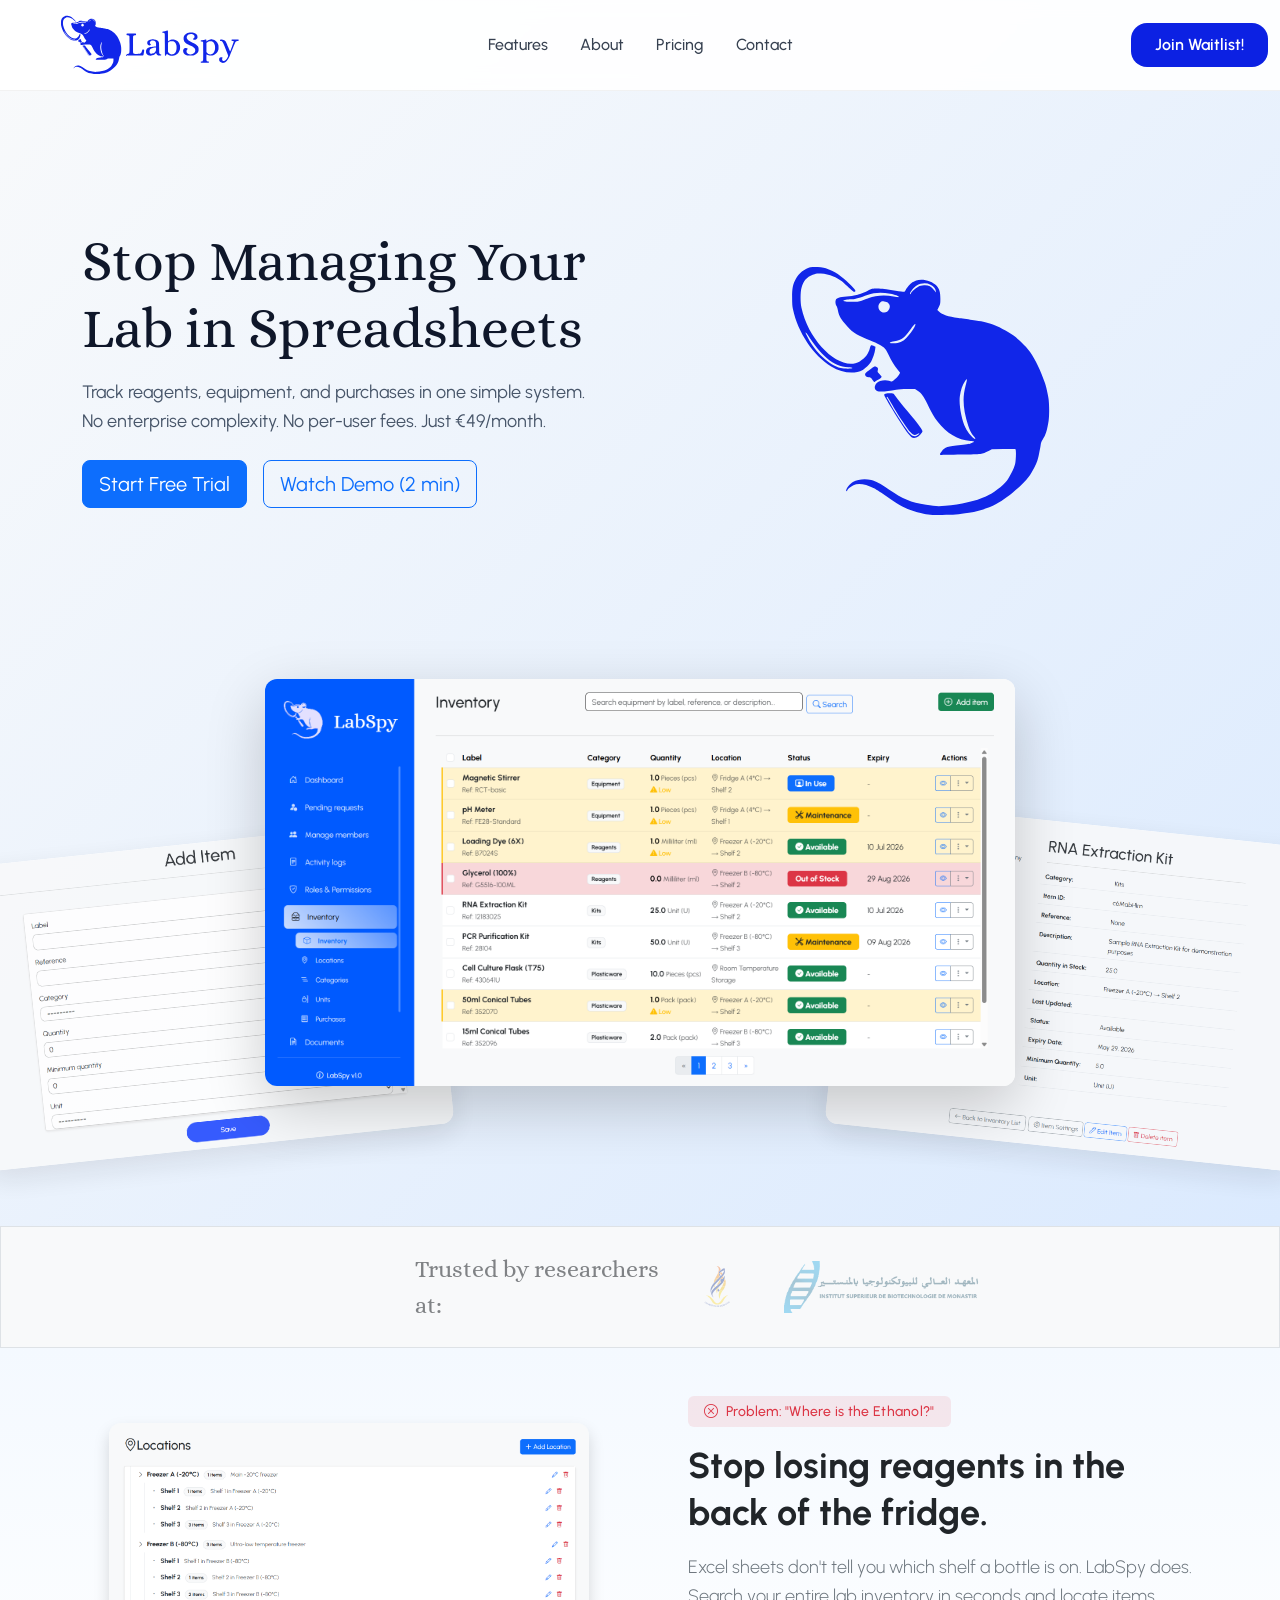
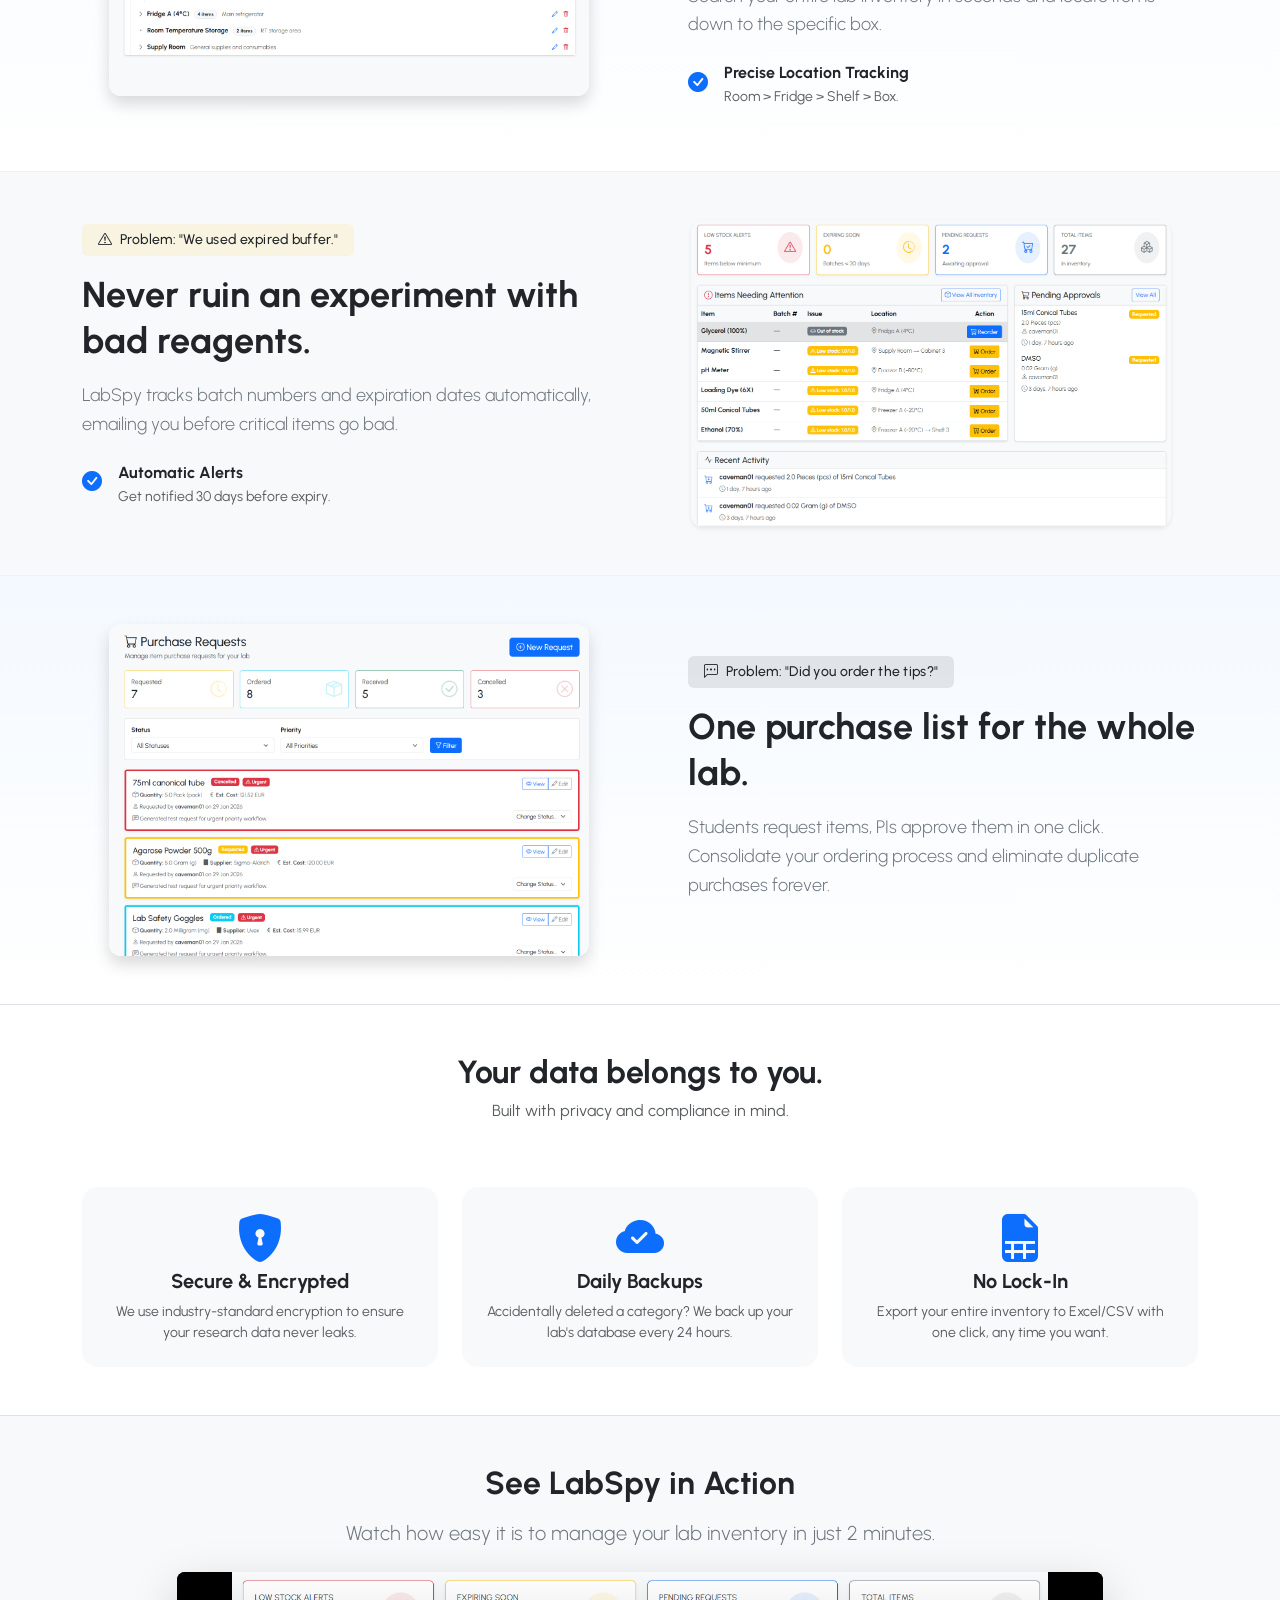
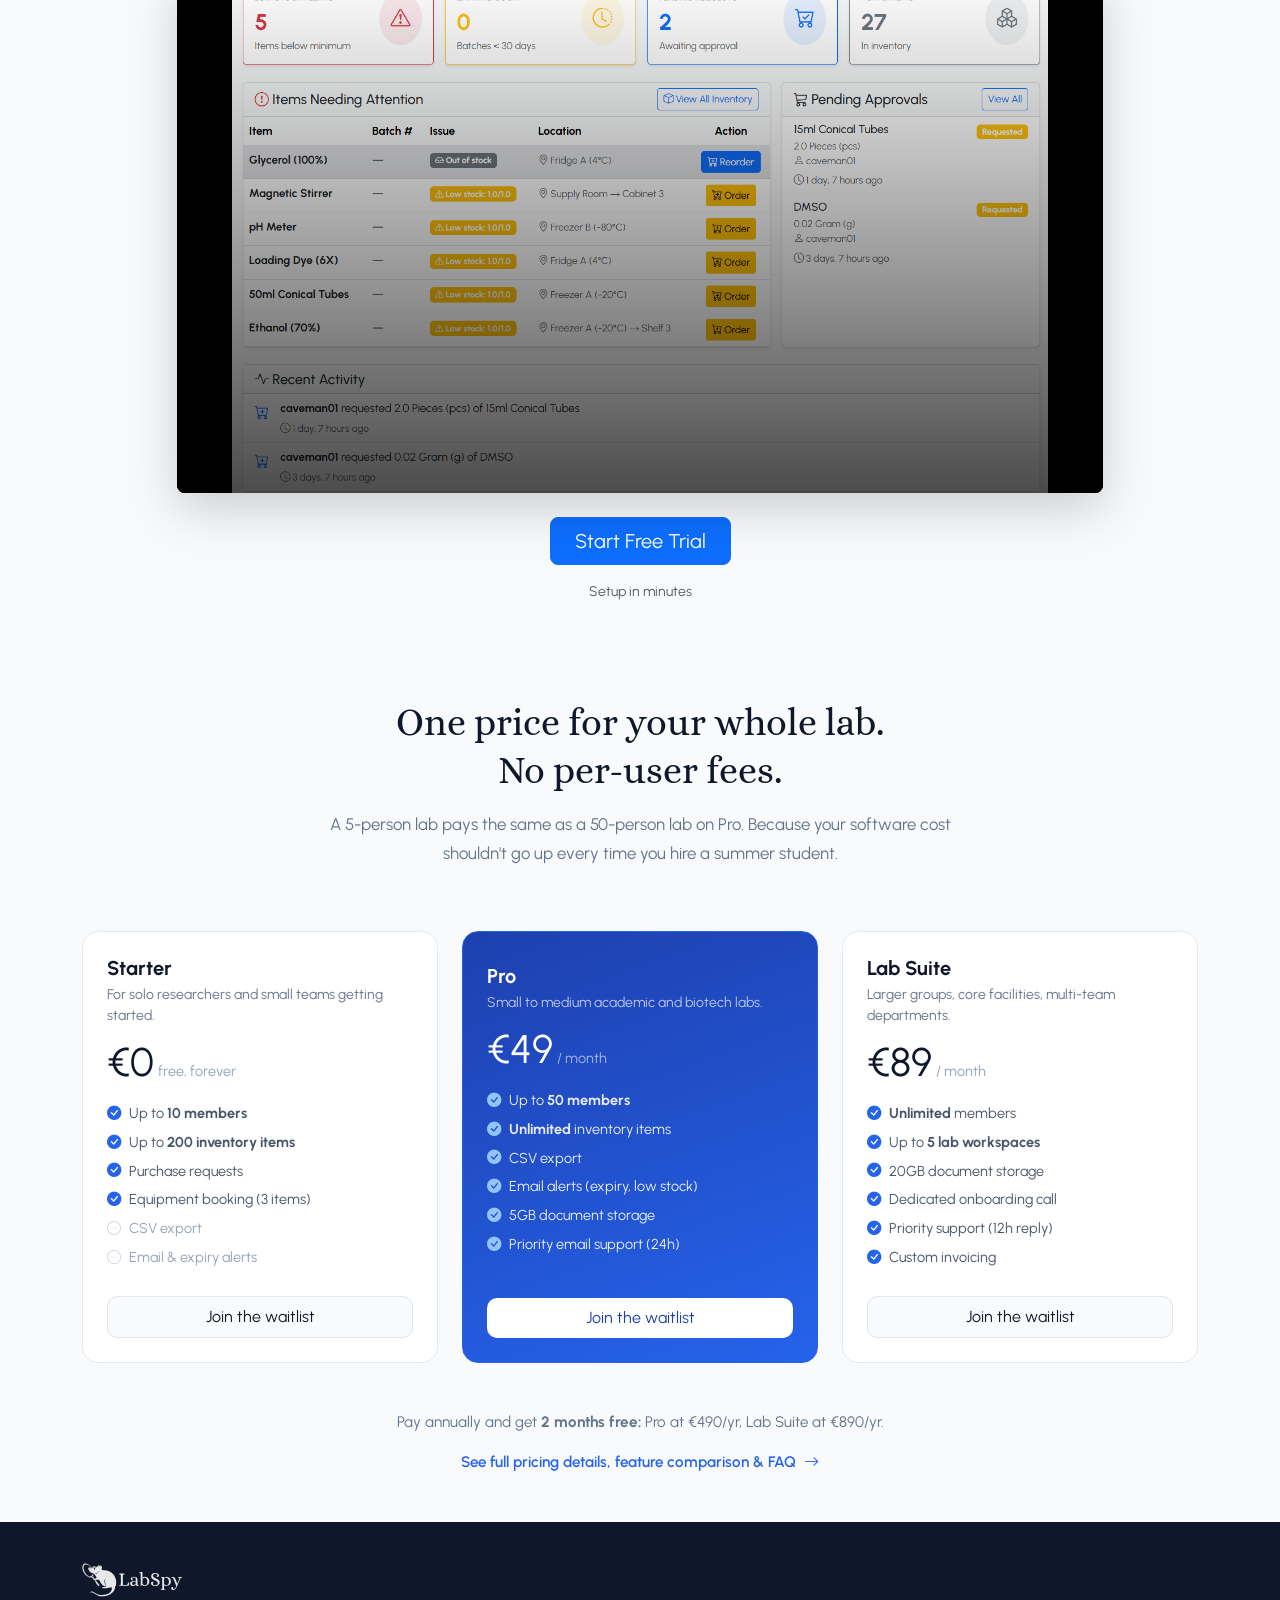
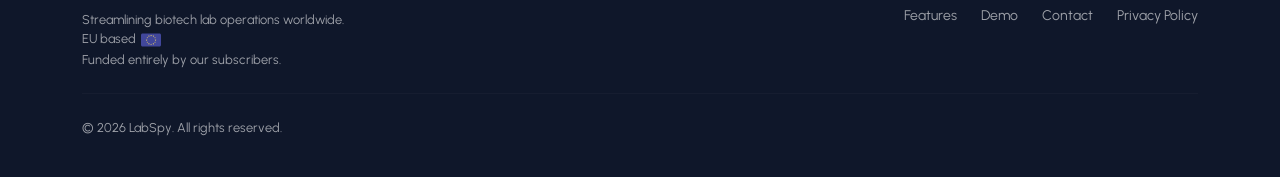
==== commit 3985cf3f: "Remove "Get Started" buttons" ====
--- a/index.html
+++ b/index.html
@@ -411,10 +411,10 @@
                             <li><i class="bi bi-dash-circle me-2" style="color: #cbd5e1;"></i><span style="color: #94a3b8;">Email & expiry alerts</span></li>
                         </ul>
 
-                        <a href="#signup"
+                        <a href="waitlist.html"
                            class="btn w-100 py-2 fw-600"
                            style="border-radius: 10px; border: 1.5px solid #e2e8f0; color: #0f172a; background: #f8fafc;">
-                            Get started free
+                            Join the waitlist
                         </a>
                     </div>
                 </div>
@@ -441,10 +441,10 @@
                             <li><i class="bi bi-check-circle-fill me-2" style="color: #93c5fd;"></i>Priority email support (24h)</li>
                         </ul>
 
-                        <a href="#signup"
+                        <a href="waitlist.html"
                            class="btn w-100 py-2 fw-700"
                            style="border-radius: 10px; background: #fff; color: #1e40af; border: none;">
-                           Get started
+                           Join the waitlist
                         </a>
                     </div>
                 </div>
@@ -470,10 +470,10 @@
                             <li><i class="bi bi-check-circle-fill me-2" style="color: #2563eb;"></i>Custom invoicing</li>
                         </ul>
 
-                        <a href="#signup"
+                        <a href="waitlist.html"
                            class="btn w-100 py-2 fw-600"
                            style="border-radius: 10px; border: 1.5px solid #e2e8f0; color: #0f172a; background: #f8fafc;">
-                            Choose Lab Suite
+                            Join the waitlist
                         </a>
                     </div>
                 </div>
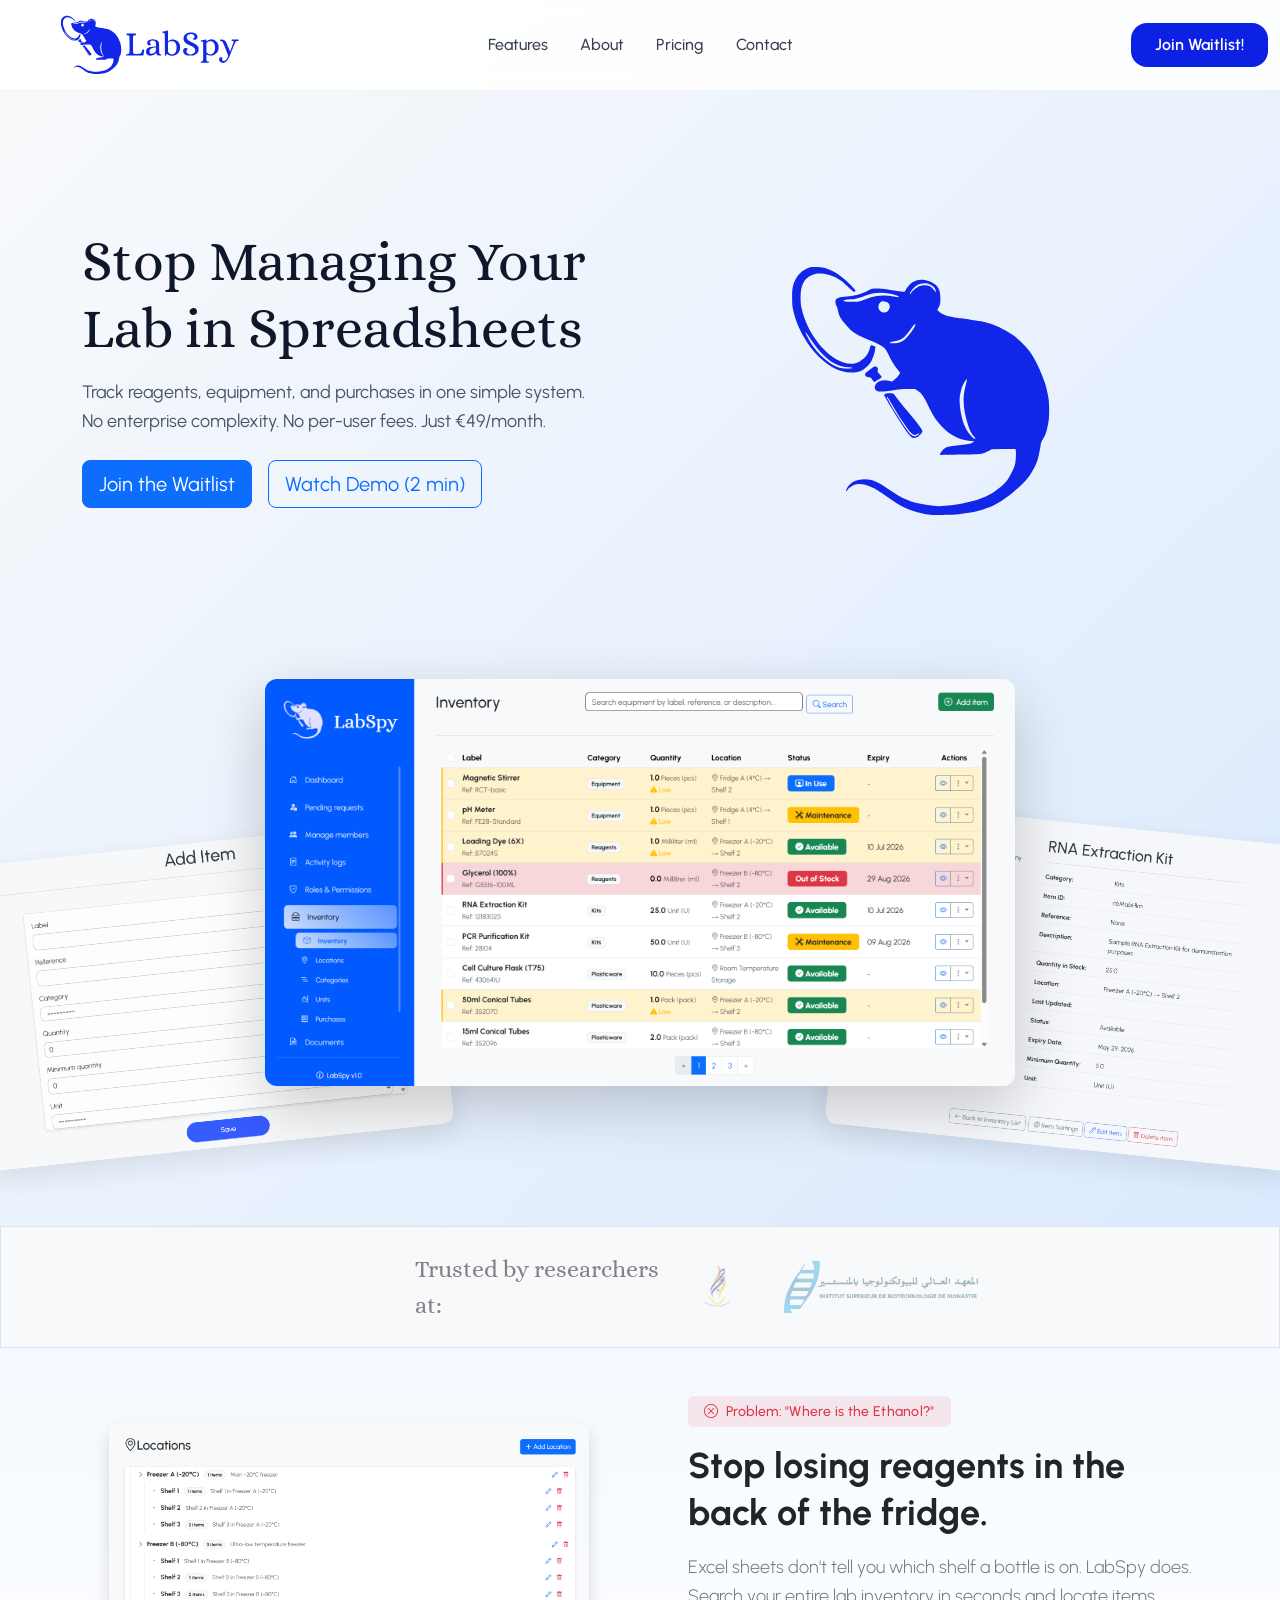
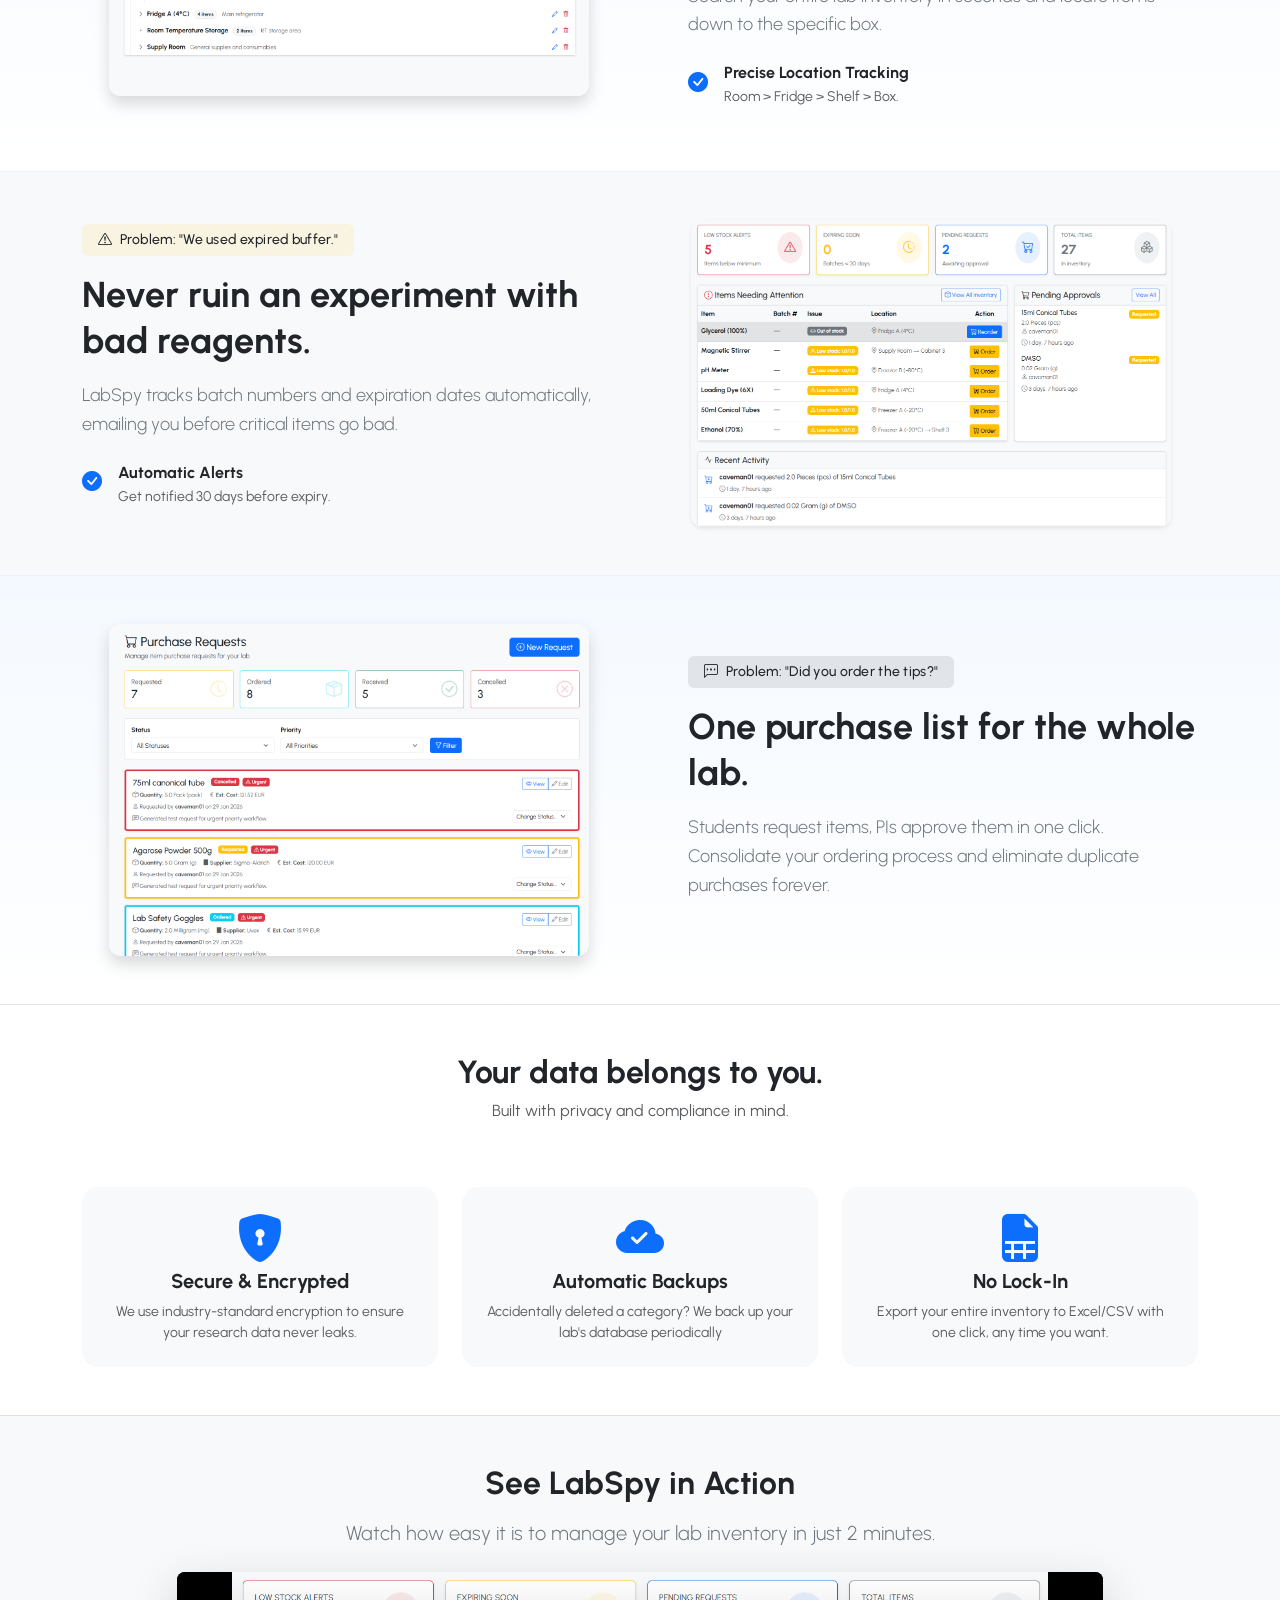
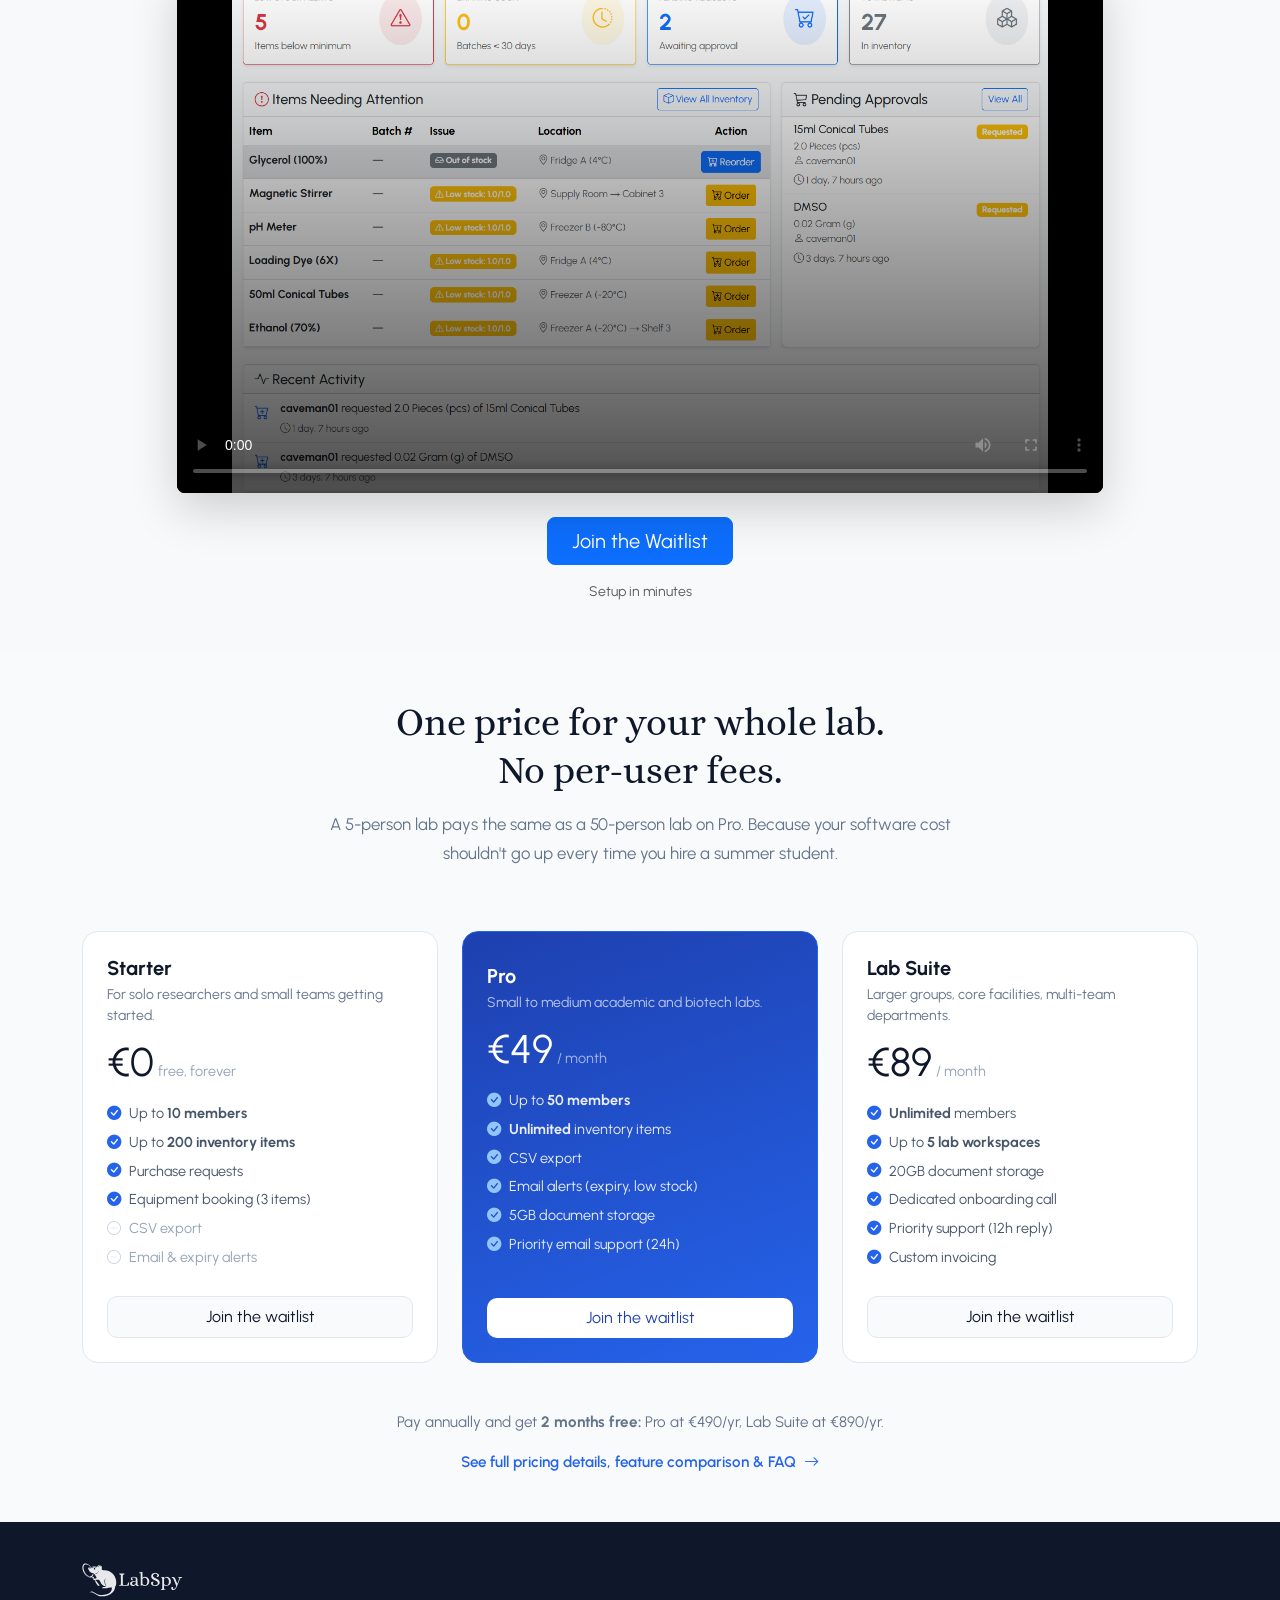
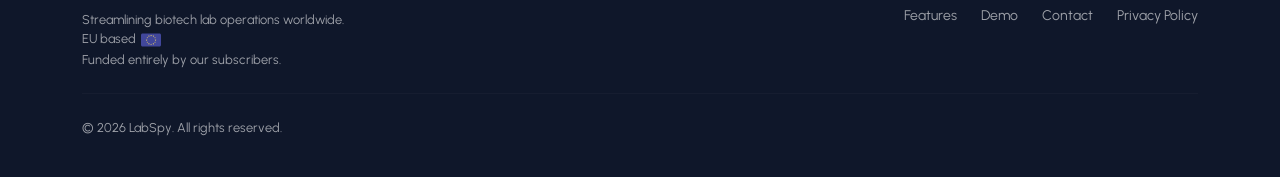
==== commit 9b40df95: "Fix inactive buttons" ====
--- a/index.html
+++ b/index.html
@@ -82,8 +82,8 @@
 
                 <!-- CTA Buttons -->
                 <div class="d-flex flex-column flex-sm-row gap-3 mb-5 justify-content-center justify-content-lg-start">
-                    <a href="#signup" class="btn btn-primary btn-lg btn-cta-primary">
-                        Start Free Trial
+                    <a href="waitlist.html" class="btn btn-primary btn-lg btn-cta-primary">
+                        Join the Waitlist
                     </a>
                     <a href="#demo" class="btn btn-outline-primary btn-lg btn-cta-secondary">
                         Watch Demo (2 min)
@@ -312,9 +312,9 @@
                 <div class="col-md-4">
                     <div class="p-4 rounded-4 bg-light h-100">
                         <i class="bi bi-cloud-check-fill text-primary display-5 mb-3"></i>
-                        <h5 class="fw-bold">Daily Backups</h5>
+                        <h5 class="fw-bold">Automatic Backups</h5>
                         <p class="text-muted small mb-0">Accidentally deleted a category? We back up your lab's database
-                            every 24 hours.</p>
+                            periodically</p>
                     </div>
                 </div>
                 <div class="col-md-4">
@@ -356,8 +356,8 @@
 
                     <!-- CTA Below Video -->
                     <div class="mt-4">
-                        <a href="#signup" class="btn btn-primary btn-lg px-4">
-                            Start Free Trial
+                        <a href="waitlist.html" class="btn btn-primary btn-lg px-4">
+                            Join the Waitlist
                         </a>
                         <p class="small text-muted mt-3 mb-0">
                             Setup in minutes
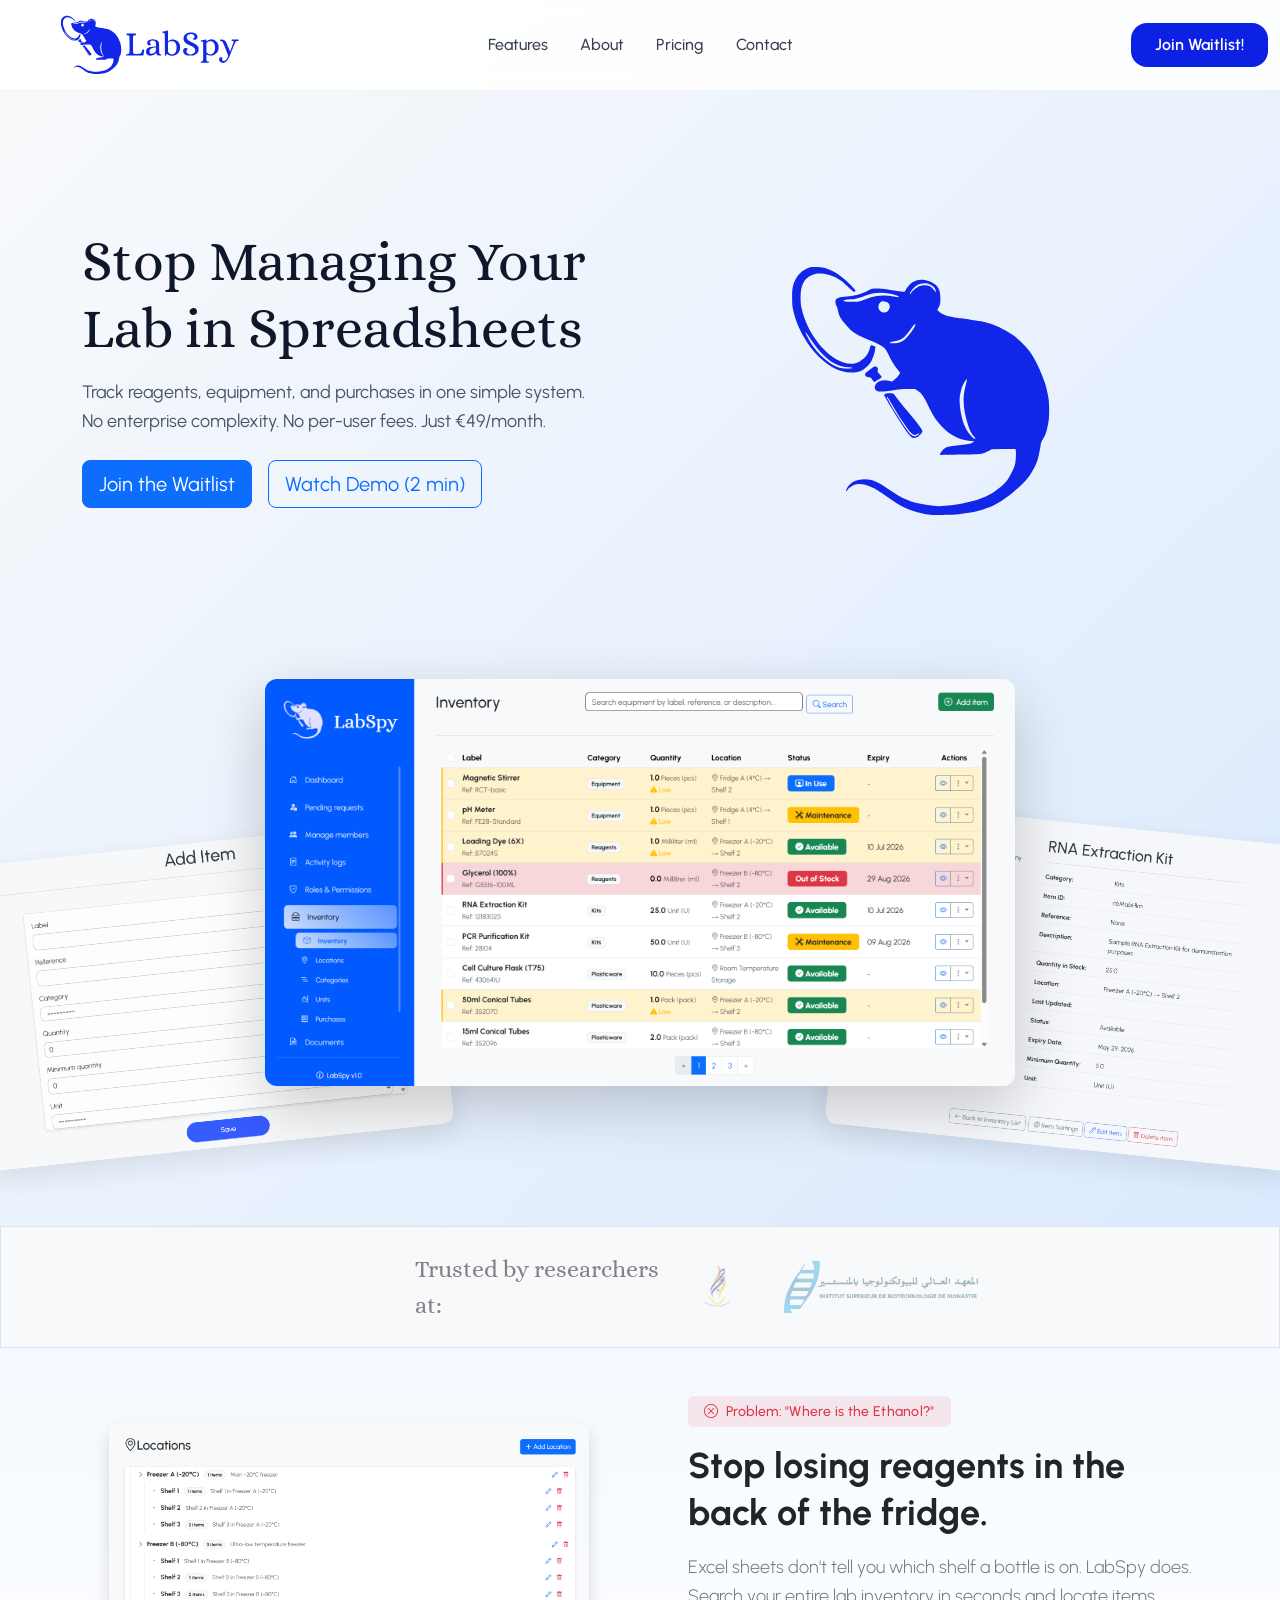
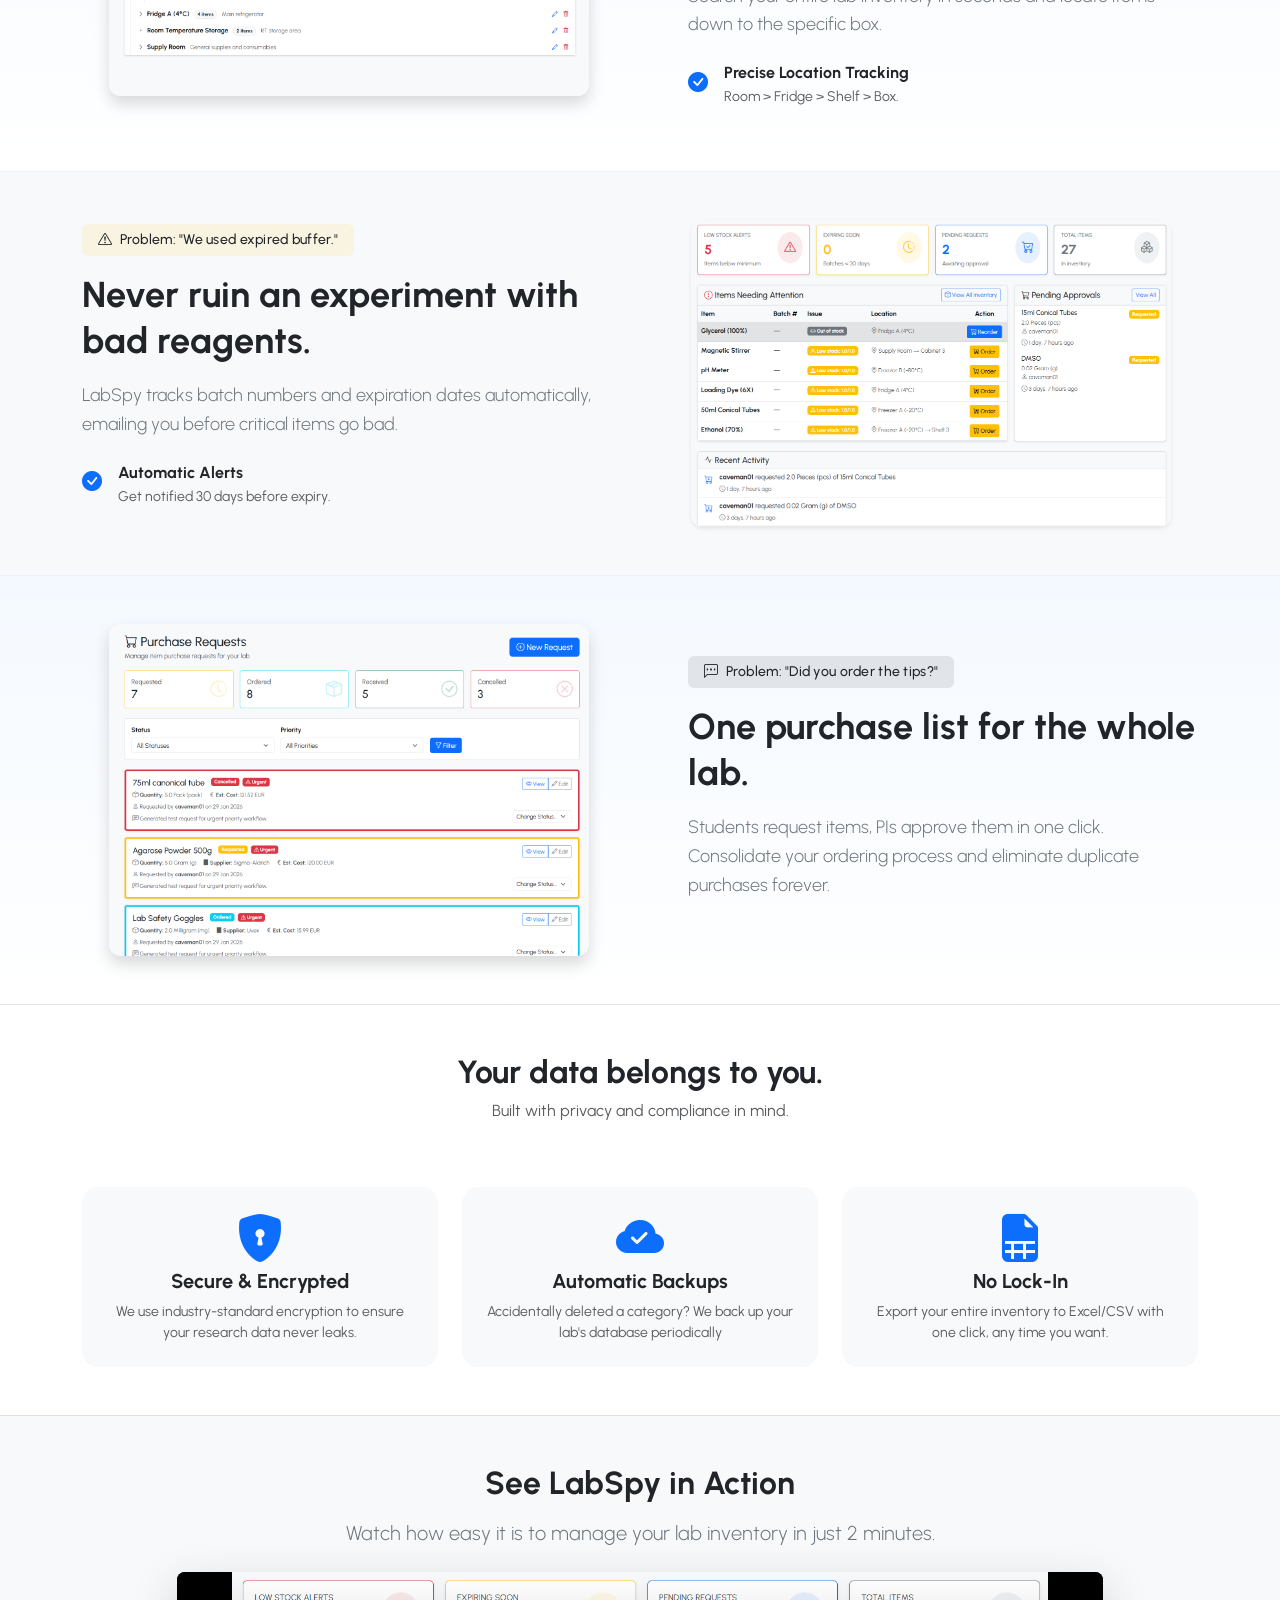
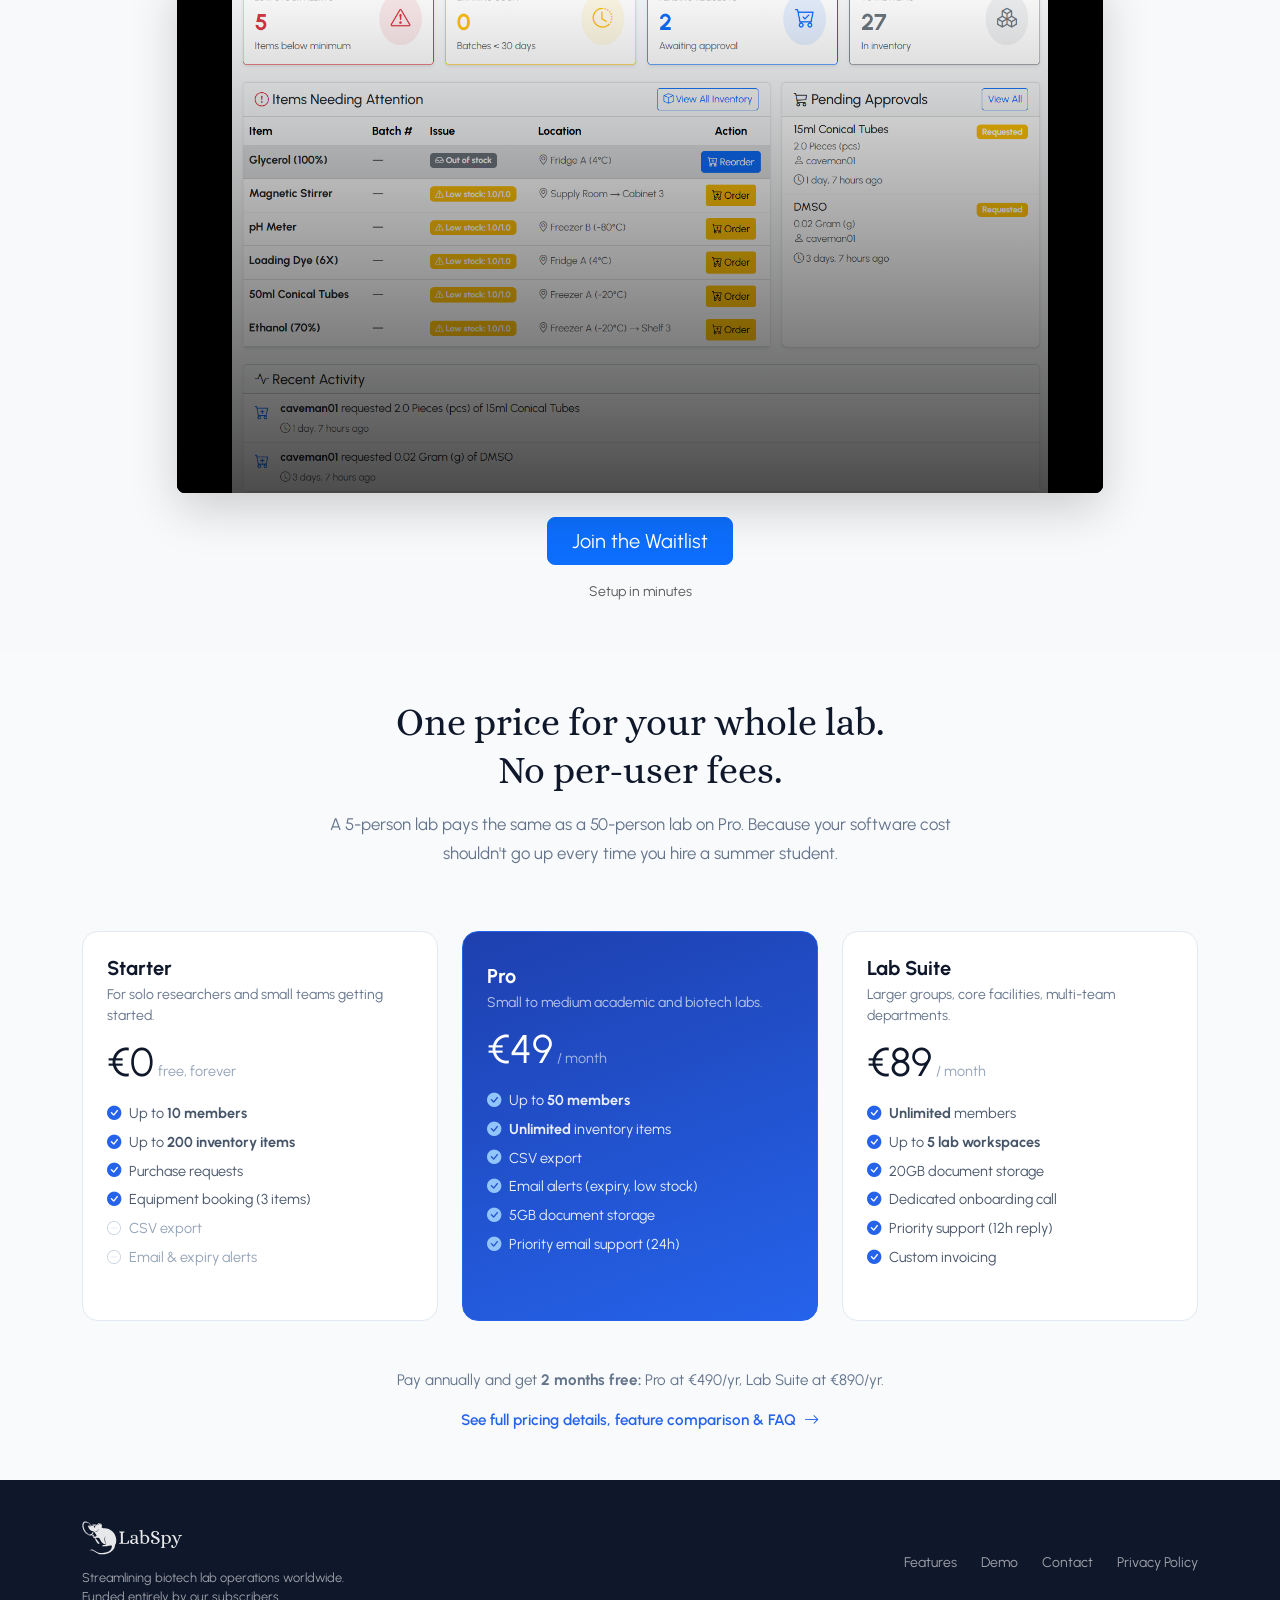
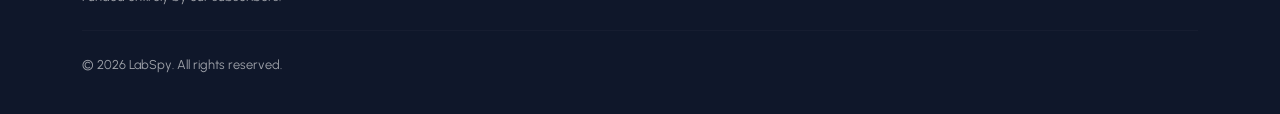
==== commit a491b72b: "Edit text" ====
--- a/index.html
+++ b/index.html
@@ -411,11 +411,6 @@
                             <li><i class="bi bi-dash-circle me-2" style="color: #cbd5e1;"></i><span style="color: #94a3b8;">Email & expiry alerts</span></li>
                         </ul>
 
-                        <a href="waitlist.html"
-                           class="btn w-100 py-2 fw-600"
-                           style="border-radius: 10px; border: 1.5px solid #e2e8f0; color: #0f172a; background: #f8fafc;">
-                            Join the waitlist
-                        </a>
                     </div>
                 </div>
 
@@ -441,11 +436,6 @@
                             <li><i class="bi bi-check-circle-fill me-2" style="color: #93c5fd;"></i>Priority email support (24h)</li>
                         </ul>
 
-                        <a href="waitlist.html"
-                           class="btn w-100 py-2 fw-700"
-                           style="border-radius: 10px; background: #fff; color: #1e40af; border: none;">
-                           Join the waitlist
-                        </a>
                     </div>
                 </div>
 
@@ -470,11 +460,6 @@
                             <li><i class="bi bi-check-circle-fill me-2" style="color: #2563eb;"></i>Custom invoicing</li>
                         </ul>
 
-                        <a href="waitlist.html"
-                           class="btn w-100 py-2 fw-600"
-                           style="border-radius: 10px; border: 1.5px solid #e2e8f0; color: #0f172a; background: #f8fafc;">
-                            Join the waitlist
-                        </a>
                     </div>
                 </div>
 
@@ -504,12 +489,6 @@
             <div>
                 <img src="assets/LabSpy-brand-white.svg" alt="LabSpy" class="footer-logo">
                 <p class="mb-0 mt-1" style="font-size:0.8rem;">Streamlining biotech lab operations worldwide.</p>
-                <p class="mb-0" style="font-size:0.8rem;">EU based<img
-                    src="assets/icons/eu-flag.svg"
-                    alt="EU Flag"
-                    height="20"
-                    width="30" />
-                </p>
                 <p class="mb-0" style="font-size:0.8rem;">Funded entirely by our subscribers.</p>
             </div>
             <div class="d-flex gap-4 flex-wrap">
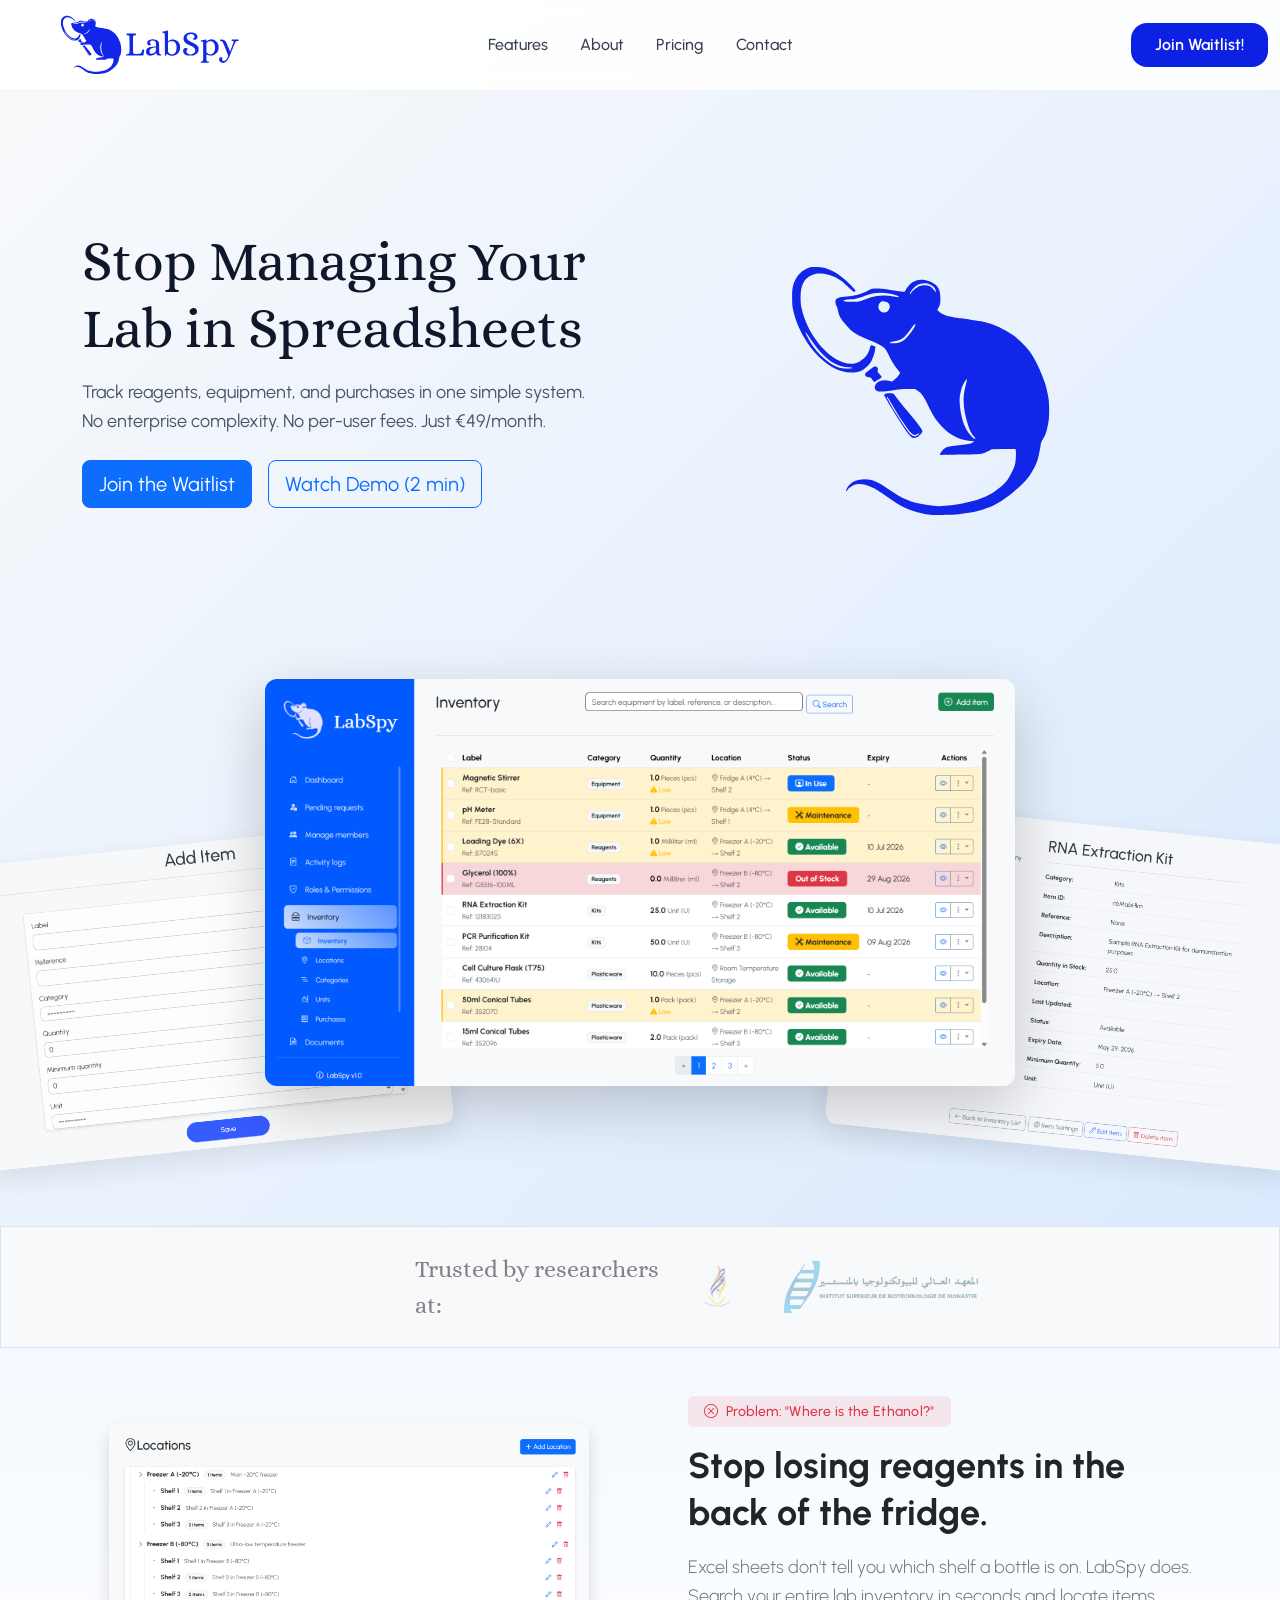
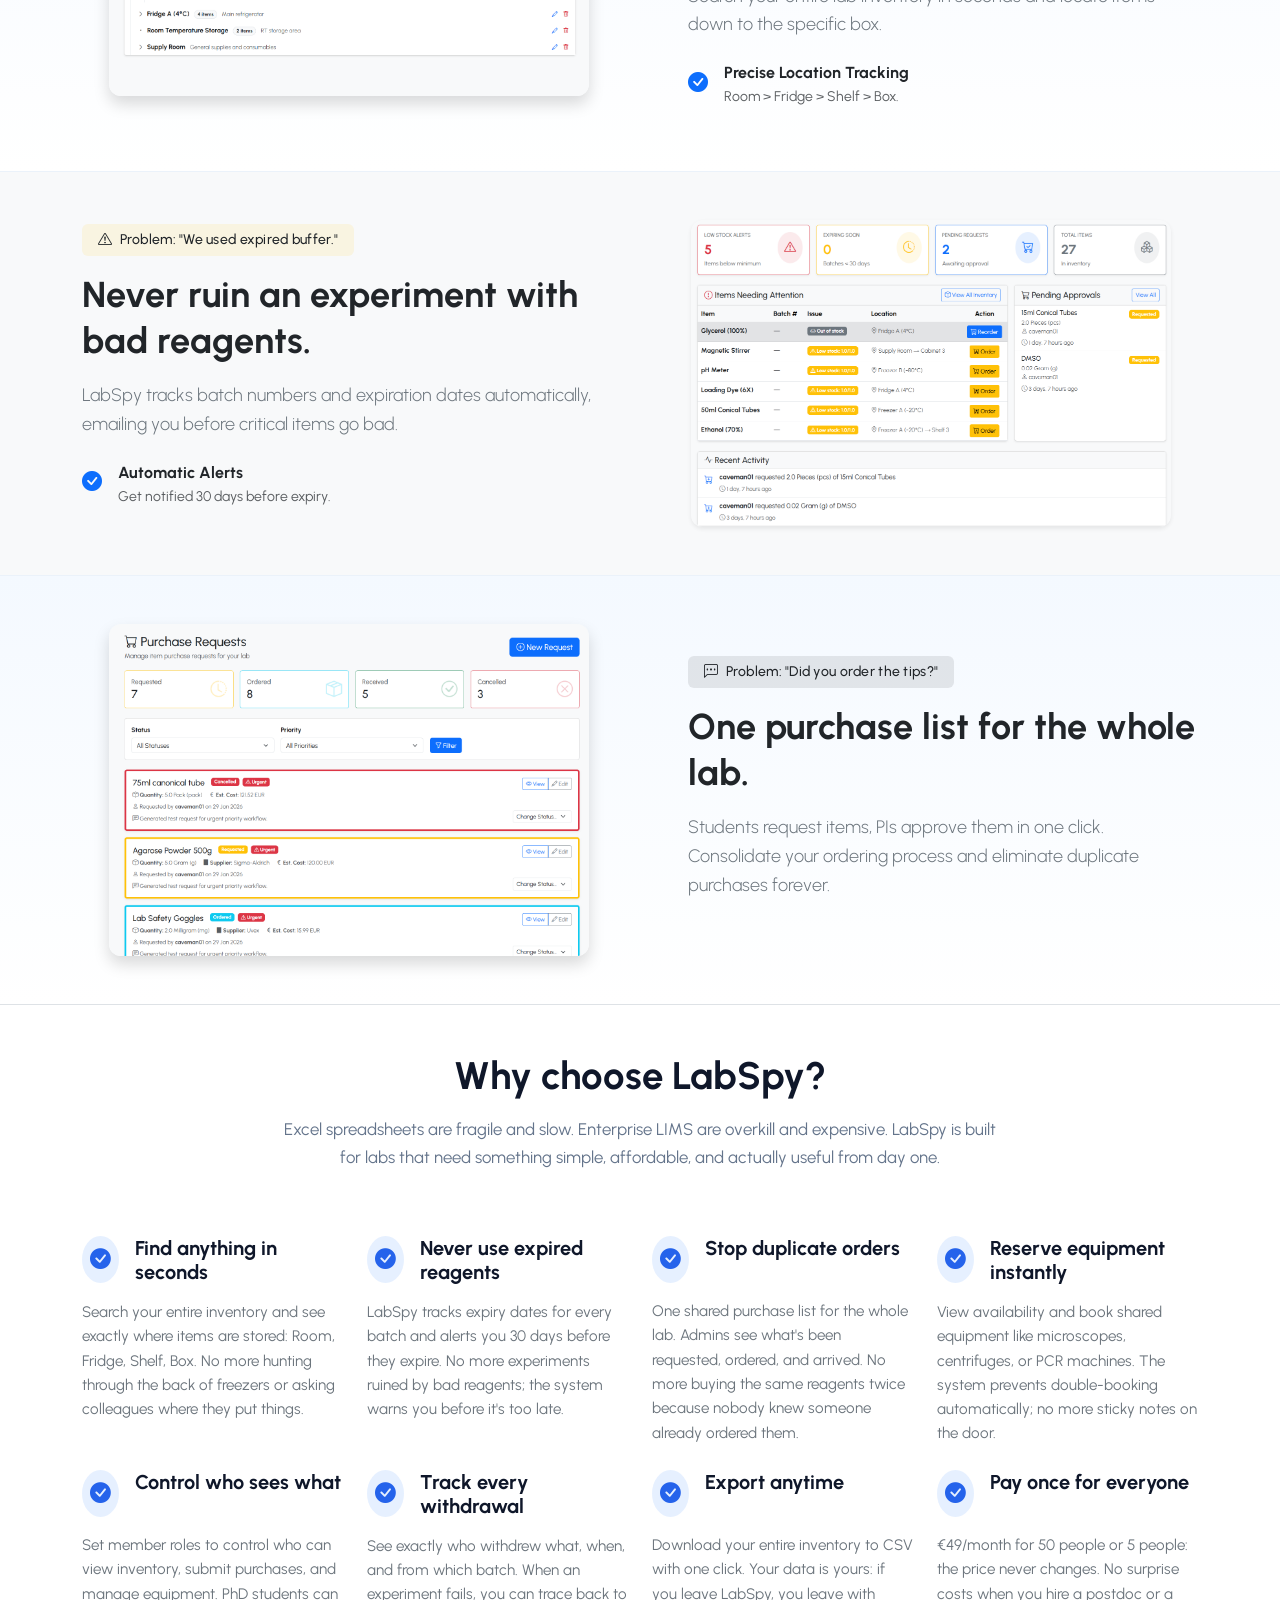
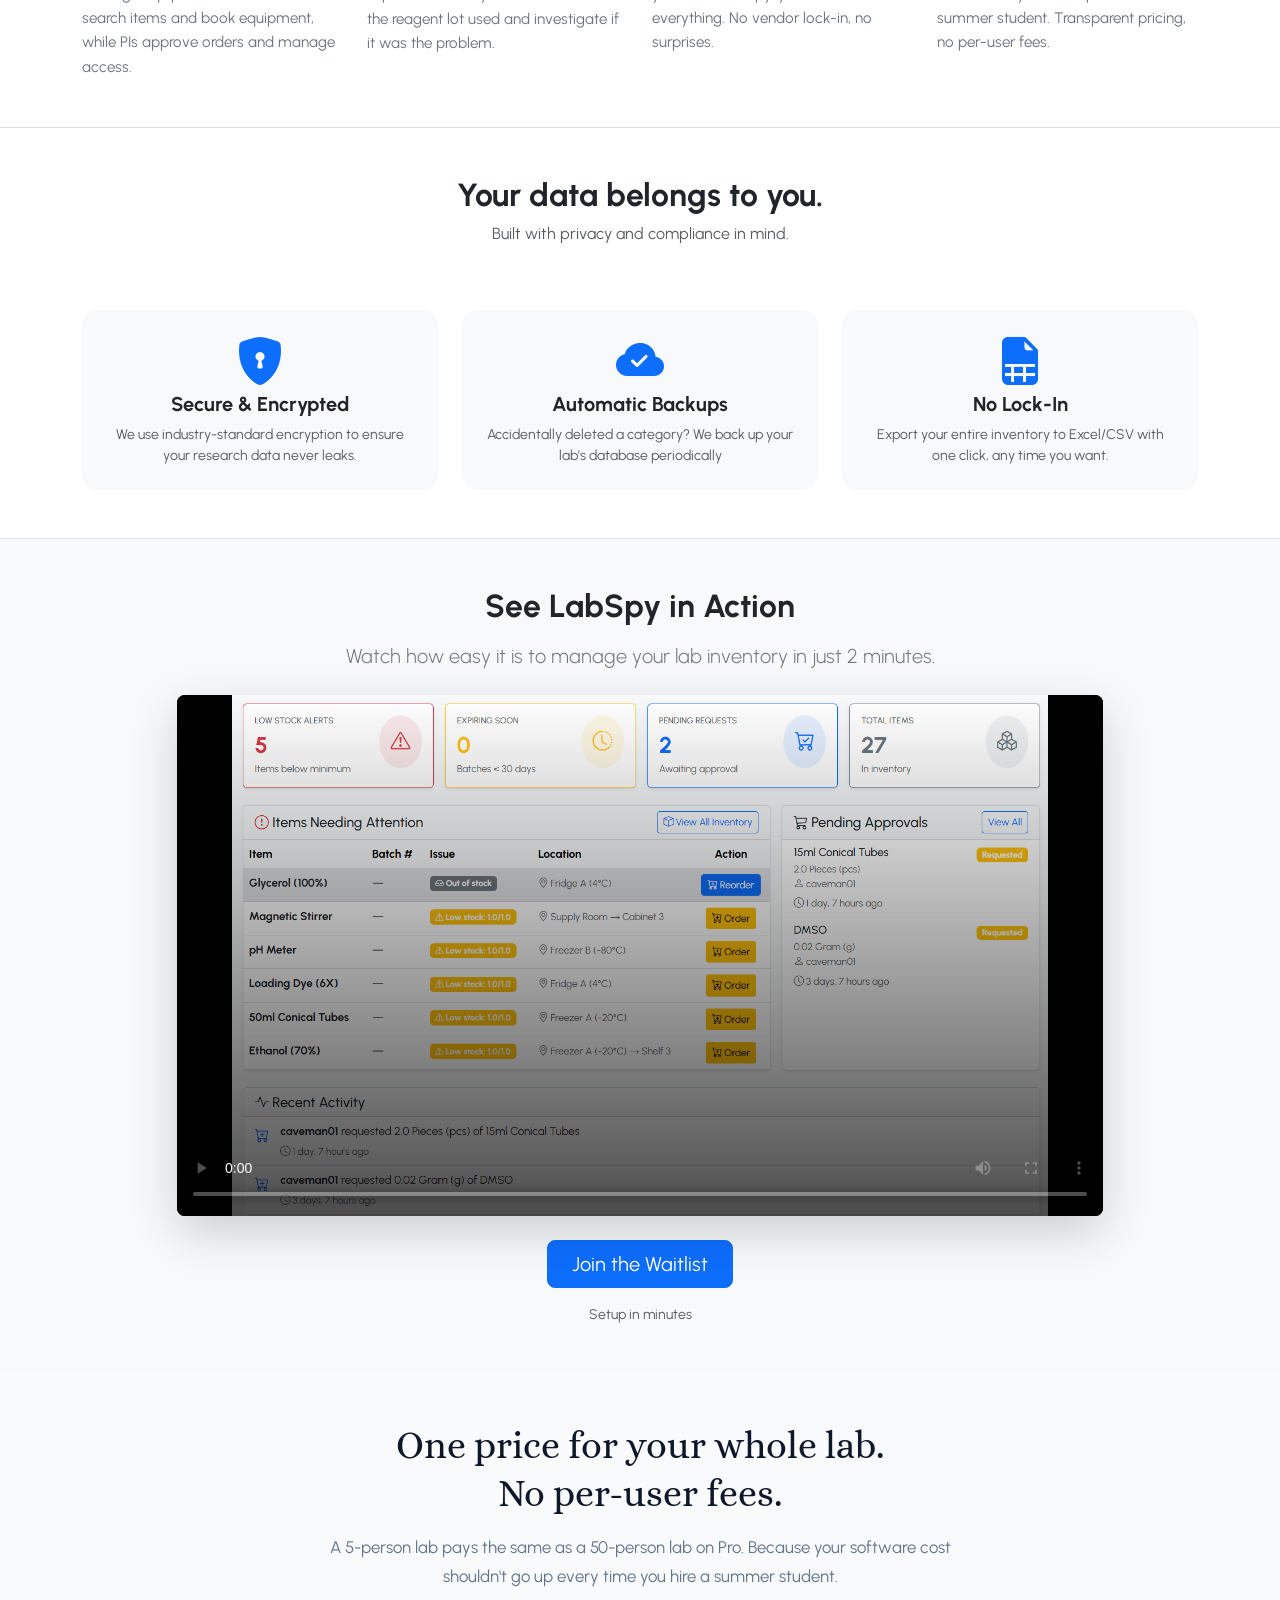
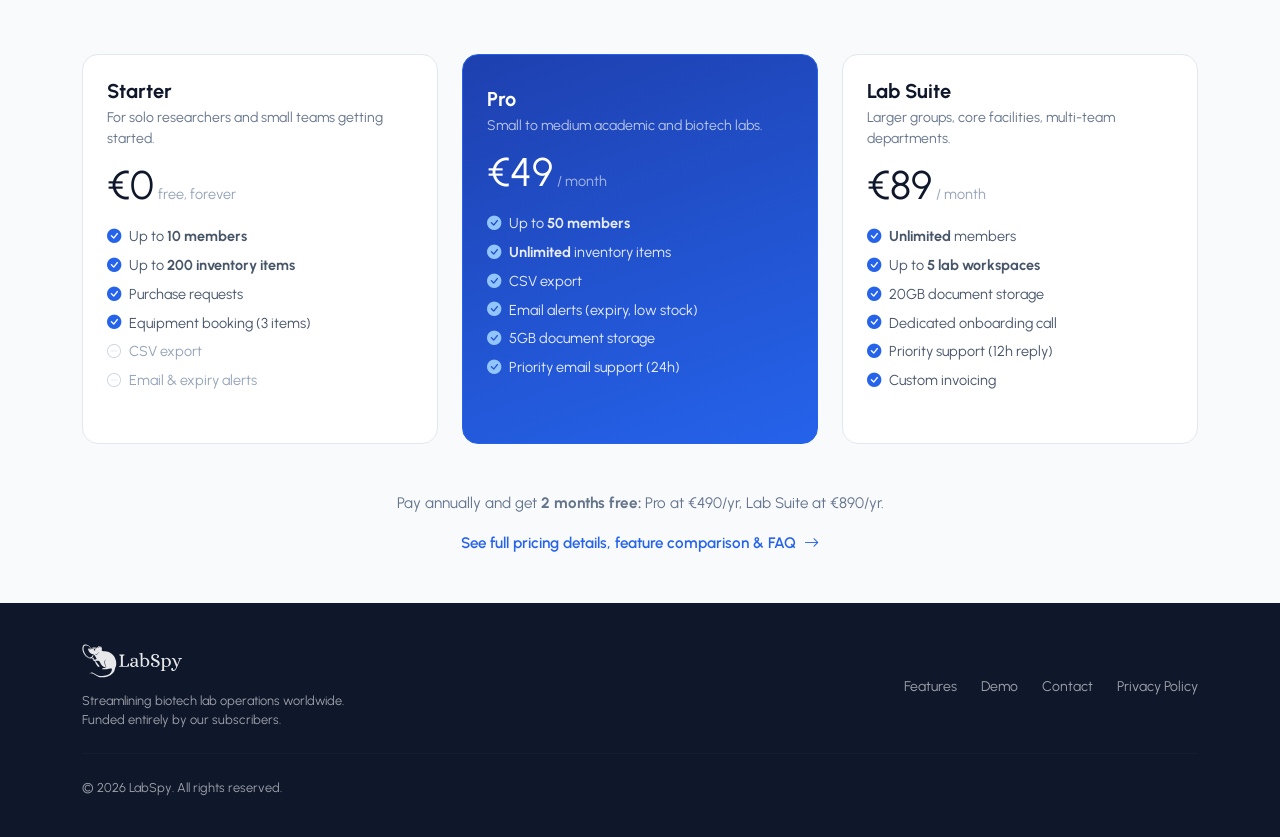
==== commit bdf2a9ff: "Edit hero styles" ====
--- a/index.html
+++ b/index.html
@@ -291,6 +291,151 @@
         </div>
     </section>
 
+    <!-- WHY CHOOSE LABSPY SECTION -->
+    <section class="py-5 bg-white border-top">
+        <div class="container">
+
+            <!-- Header -->
+            <div class="row justify-content-center text-center mb-5">
+                <div class="col-12 col-lg-8">
+                    <h2 class="fw-bold mb-3" style="font-size: clamp(1.75rem, 3vw, 2.5rem); color: #0f172a;">
+                        Why choose LabSpy?
+                    </h2>
+                    <p style="font-size: 1.05rem; color: #64748b; line-height: 1.7;">
+                        Excel spreadsheets are fragile and slow. Enterprise LIMS are overkill and expensive.
+                        LabSpy is built for labs that need something simple, affordable, and actually useful from day one.
+                    </p>
+                </div>
+            </div>
+
+            <!-- Features Grid -->
+            <div class="row g-4">
+
+                <!-- Card 1: Hierarchical Locations -->
+                <div class="col-12 col-md-6 col-lg-3">
+                    <div class="h-100">
+                        <div class="d-flex align-items-start gap-3 mb-3">
+                            <div class="rounded-circle bg-primary bg-opacity-10 p-2 flex-shrink-0">
+                                <i class="bi bi-check-circle-fill" style="color: #2563eb; font-size: 1.3rem;"></i>
+                            </div>
+                            <h5 class="fw-bold mb-0" style="color: #0f172a;">Find anything in seconds</h5>
+                        </div>
+                        <p class="text-secondary" style="line-height: 1.6; font-size: 0.95rem; margin: 0;">
+                            Search your entire inventory and see exactly where items are stored: Room, Fridge, Shelf, Box. No more hunting through the back of freezers or asking colleagues where they put things.
+                        </p>
+                    </div>
+                </div>
+
+                <!-- Card 2: Expiry Tracking -->
+                <div class="col-12 col-md-6 col-lg-3">
+                    <div class="h-100">
+                        <div class="d-flex align-items-start gap-3 mb-3">
+                            <div class="rounded-circle bg-primary bg-opacity-10 p-2 flex-shrink-0">
+                                <i class="bi bi-check-circle-fill" style="color: #2563eb; font-size: 1.3rem;"></i>
+                            </div>
+                            <h5 class="fw-bold mb-0" style="color: #0f172a;">Never use expired reagents</h5>
+                        </div>
+                        <p class="text-secondary" style="line-height: 1.6; font-size: 0.95rem; margin: 0;">
+                            LabSpy tracks expiry dates for every batch and alerts you 30 days before they expire. No more experiments ruined by bad reagents; the system warns you before it's too late.
+                        </p>
+                    </div>
+                </div>
+
+                <!-- Card 3: Prevent Duplicates -->
+                <div class="col-12 col-md-6 col-lg-3">
+                    <div class="h-100">
+                        <div class="d-flex align-items-start gap-3 mb-3">
+                            <div class="rounded-circle bg-primary bg-opacity-10 p-2 flex-shrink-0">
+                                <i class="bi bi-check-circle-fill" style="color: #2563eb; font-size: 1.3rem;"></i>
+                            </div>
+                            <h5 class="fw-bold mb-0" style="color: #0f172a;">Stop duplicate orders</h5>
+                        </div>
+                        <p class="text-secondary" style="line-height: 1.6; font-size: 0.95rem; margin: 0;">
+                            One shared purchase list for the whole lab. Admins see what's been requested, ordered, and arrived. No more buying the same reagents twice because nobody knew someone already ordered them.
+                        </p>
+                    </div>
+                </div>
+
+                <!-- Card 4: Equipment Booking -->
+                <div class="col-12 col-md-6 col-lg-3">
+                    <div class="h-100">
+                        <div class="d-flex align-items-start gap-3 mb-3">
+                            <div class="rounded-circle bg-primary bg-opacity-10 p-2 flex-shrink-0">
+                                <i class="bi bi-check-circle-fill" style="color: #2563eb; font-size: 1.3rem;"></i>
+                            </div>
+                            <h5 class="fw-bold mb-0" style="color: #0f172a;">Reserve equipment instantly</h5>
+                        </div>
+                        <p class="text-secondary" style="line-height: 1.6; font-size: 0.95rem; margin: 0;">
+                            View availability and book shared equipment like microscopes, centrifuges, or PCR machines. The system prevents double-booking automatically; no more sticky notes on the door.
+                        </p>
+                    </div>
+                </div>
+
+                <!-- Card 5: Permissions & Access Control -->
+                <div class="col-12 col-md-6 col-lg-3">
+                    <div class="h-100">
+                        <div class="d-flex align-items-start gap-3 mb-3">
+                            <div class="rounded-circle bg-primary bg-opacity-10 p-2 flex-shrink-0">
+                                <i class="bi bi-check-circle-fill" style="color: #2563eb; font-size: 1.3rem;"></i>
+                            </div>
+                            <h5 class="fw-bold mb-0" style="color: #0f172a;">Control who sees what</h5>
+                        </div>
+                        <p class="text-secondary" style="line-height: 1.6; font-size: 0.95rem; margin: 0;">
+                            Set member roles to control who can view inventory, submit purchases, and manage equipment. PhD students can search items and book equipment, while PIs approve orders and manage access.
+                        </p>
+                    </div>
+                </div>
+
+                <!-- Card 6: Audit Trail -->
+                <div class="col-12 col-md-6 col-lg-3">
+                    <div class="h-100">
+                        <div class="d-flex align-items-start gap-3 mb-3">
+                            <div class="rounded-circle bg-primary bg-opacity-10 p-2 flex-shrink-0">
+                                <i class="bi bi-check-circle-fill" style="color: #2563eb; font-size: 1.3rem;"></i>
+                            </div>
+                            <h5 class="fw-bold mb-0" style="color: #0f172a;">Track every withdrawal</h5>
+                        </div>
+                        <p class="text-secondary" style="line-height: 1.6; font-size: 0.95rem; margin: 0;">
+                            See exactly who withdrew what, when, and from which batch. When an experiment fails, you can trace back to the reagent lot used and investigate if it was the problem.
+                        </p>
+                    </div>
+                </div>
+
+                <!-- Card 7: No Lock-In -->
+                <div class="col-12 col-md-6 col-lg-3">
+                    <div class="h-100">
+                        <div class="d-flex align-items-start gap-3 mb-3">
+                            <div class="rounded-circle bg-primary bg-opacity-10 p-2 flex-shrink-0">
+                                <i class="bi bi-check-circle-fill" style="color: #2563eb; font-size: 1.3rem;"></i>
+                            </div>
+                            <h5 class="fw-bold mb-0" style="color: #0f172a;">Export anytime</h5>
+                        </div>
+                        <p class="text-secondary" style="line-height: 1.6; font-size: 0.95rem; margin: 0;">
+                            Download your entire inventory to CSV with one click. Your data is yours: if you leave LabSpy, you leave with everything. No vendor lock-in, no surprises.
+                        </p>
+                    </div>
+                </div>
+
+                <!-- Card 8: Flat Pricing -->
+                <div class="col-12 col-md-6 col-lg-3">
+                    <div class="h-100">
+                        <div class="d-flex align-items-start gap-3 mb-3">
+                            <div class="rounded-circle bg-primary bg-opacity-10 p-2 flex-shrink-0">
+                                <i class="bi bi-check-circle-fill" style="color: #2563eb; font-size: 1.3rem;"></i>
+                            </div>
+                            <h5 class="fw-bold mb-0" style="color: #0f172a;">Pay once for everyone</h5>
+                        </div>
+                        <p class="text-secondary" style="line-height: 1.6; font-size: 0.95rem; margin: 0;">
+                            €49/month for 50 people or 5 people: the price never changes. No surprise costs when you hire a postdoc or a summer student. Transparent pricing, no per-user fees.
+                        </p>
+                    </div>
+                </div>
+
+            </div>
+
+        </div>
+    </section>
+
     <section class="py-5 border-top border-bottom bg-white">
         <div class="container text-center">
             <div class="row justify-content-center mb-5">
--- a/assets/styles/hero.css
+++ b/assets/styles/hero.css
@@ -230,6 +230,7 @@
     .hero-headline, .hero-subheadline{
         font-weight: 1.2rem;
         text-align: center;
+        margin: 0 2rem;
     }
 
     /* Stack screenshots vertically */
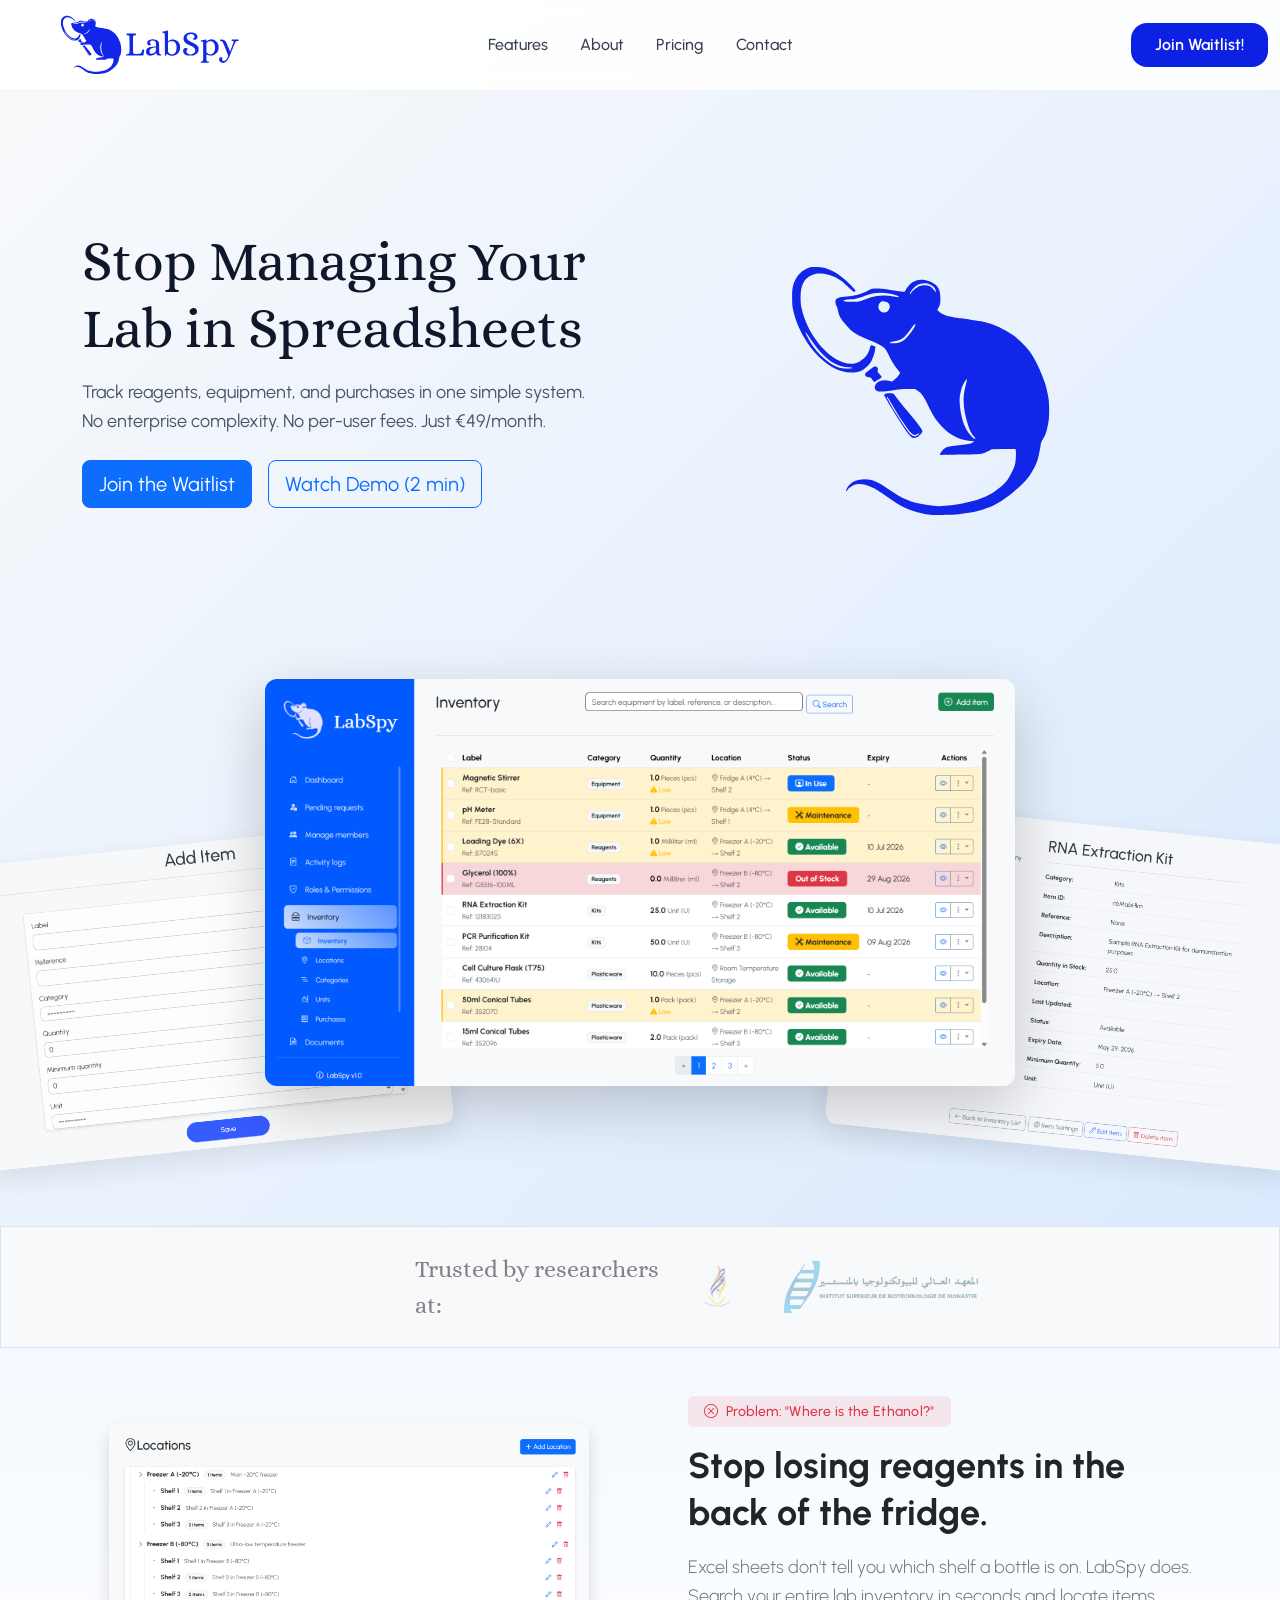
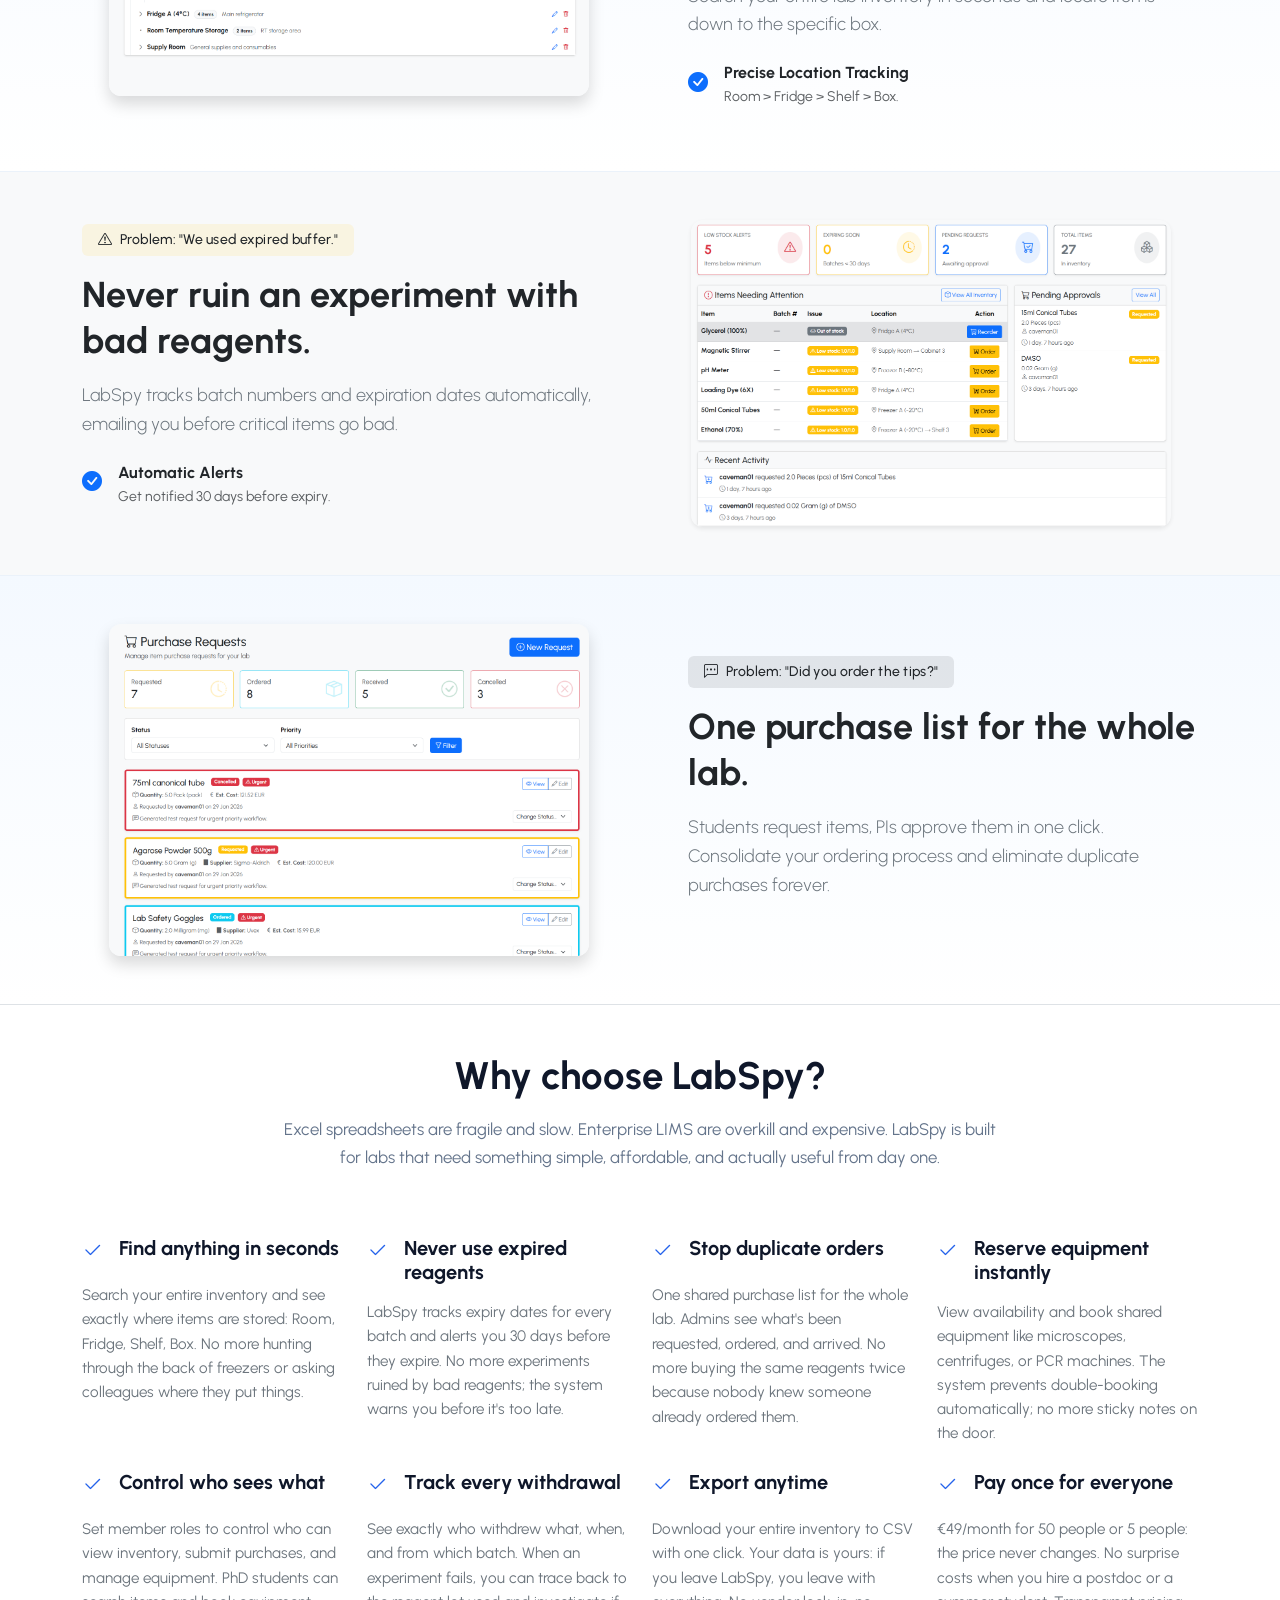
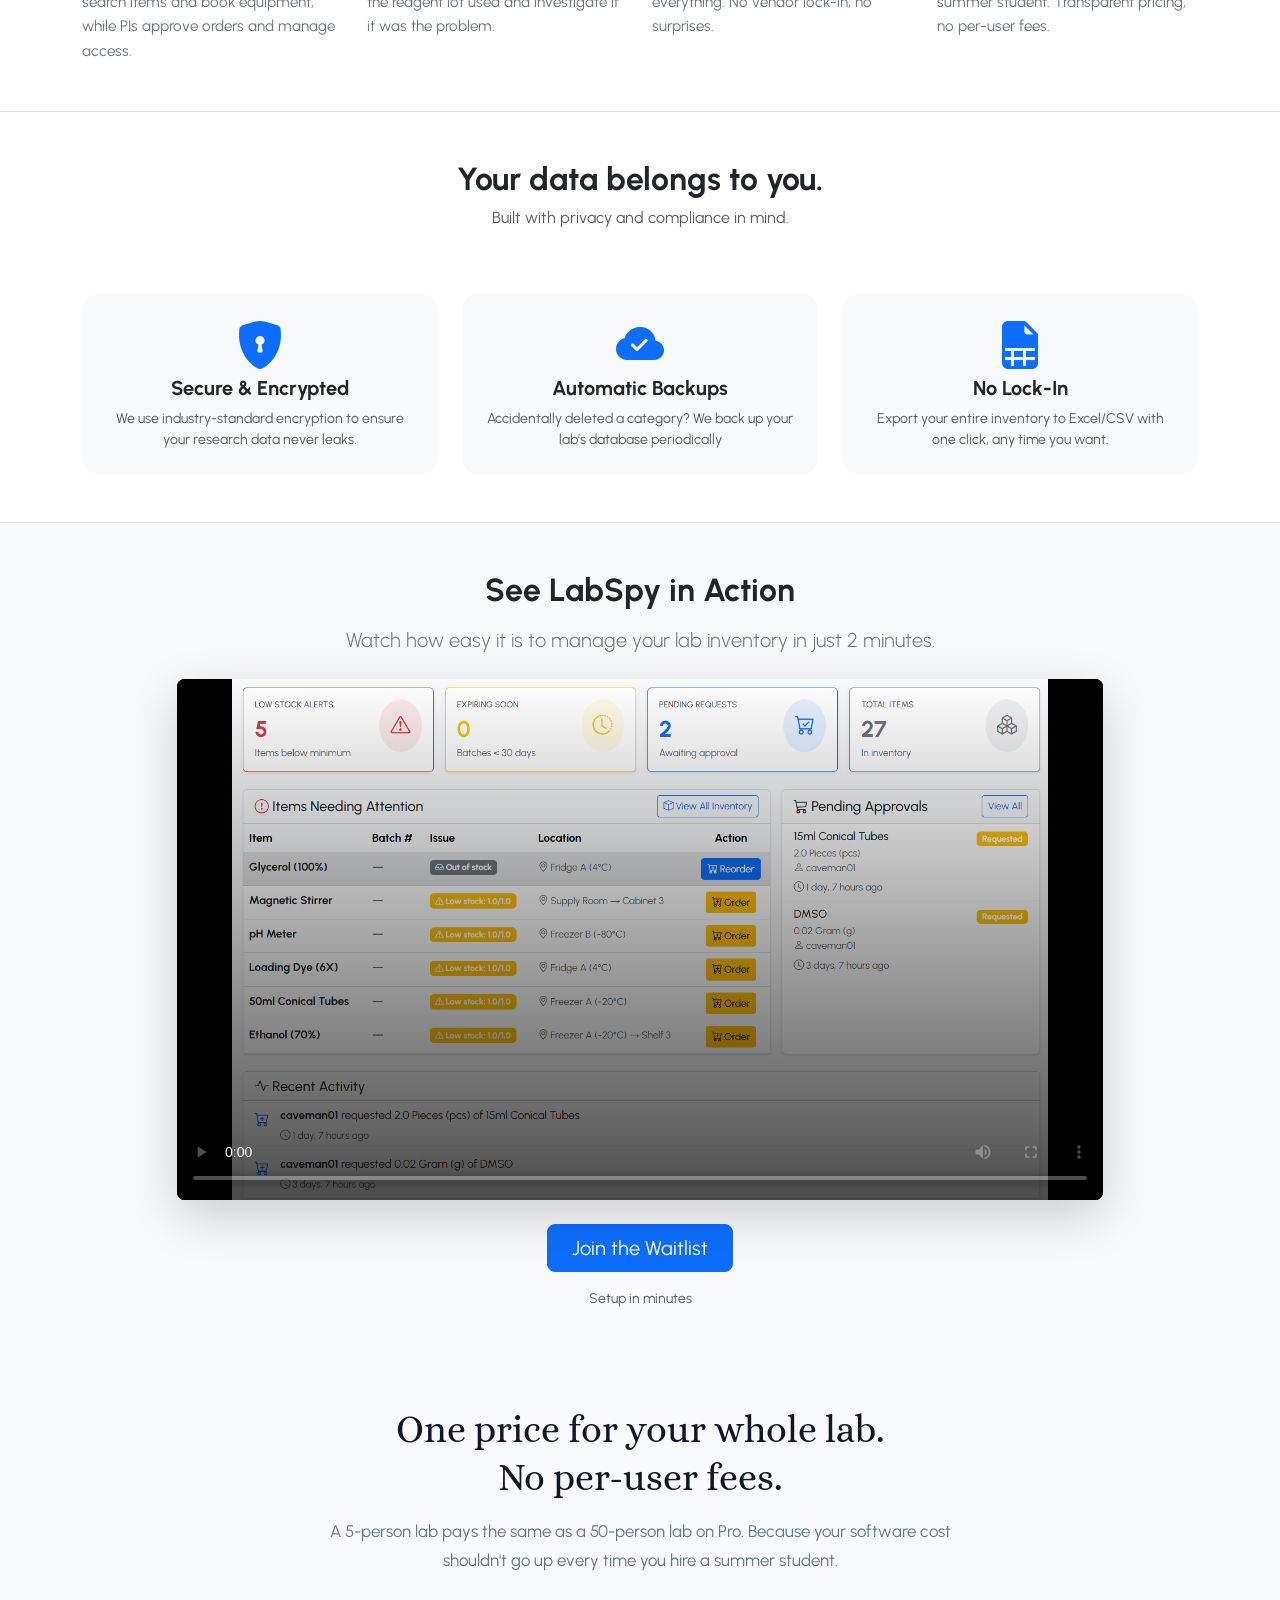
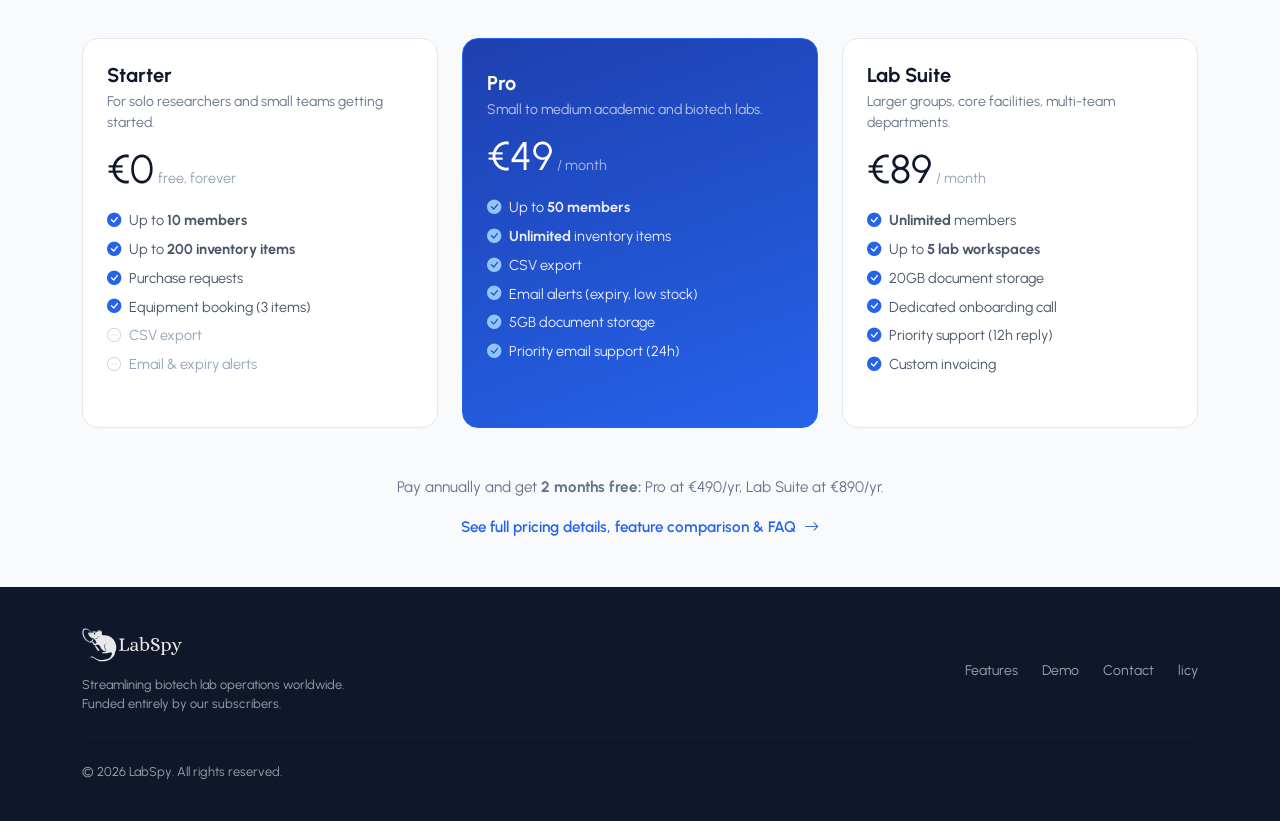
==== commit cd7606a0: "Add descriptions for pages" ====
--- a/index.html
+++ b/index.html
@@ -3,6 +3,7 @@
 <head>
     <meta charset="UTF-8">
     <meta name="viewport" content="width=device-width, initial-scale=1.0">
+    <meta name="description" content="LabSpy is the simple, affordable lab management system for biotech and academic labs. Track reagents, equipment, and purchases — starting free, no per-user fees.">
     <title>LabSpy - Biotech Lab Resource Management</title>
     <link rel="stylesheet" href="assets/styles/styles.css">
     <link rel="stylesheet" href="assets/styles/navbar.css">
@@ -16,8 +17,7 @@
     <!--Bootstrap-->
     <link rel="stylesheet" href="https://cdn.jsdelivr.net/npm/bootstrap-icons@1.13.1/font/bootstrap-icons.min.css">
     <link href="https://cdn.jsdelivr.net/npm/bootstrap@5.3.7/dist/css/bootstrap.min.css" rel="stylesheet" integrity="sha384-LN+7fdVzj6u52u30Kp6M/trliBMCMKTyK833zpbD+pXdCLuTusPj697FH4R/5mcr" crossorigin="anonymous">
-    <script src="https://cdn.jsdelivr.net/npm/bootstrap@5.3.7/dist/js/bootstrap.bundle.min.js" integrity="sha384-p34f1UUtsS3wqzfto5wAAmdvj+osOnFyQFpp4Ua3gs/ZVWx6oOypYoCJhGGScy+8" crossorigin="anonymous"></script>
-    <script src="https://cdn.jsdelivr.net/npm/bootstrap@5.3.2/dist/js/bootstrap.bundle.min.js"></script>
+
 </head>
 <body>
 <!-- Navbar -->
@@ -315,9 +315,7 @@
                 <div class="col-12 col-md-6 col-lg-3">
                     <div class="h-100">
                         <div class="d-flex align-items-start gap-3 mb-3">
-                            <div class="rounded-circle bg-primary bg-opacity-10 p-2 flex-shrink-0">
-                                <i class="bi bi-check-circle-fill" style="color: #2563eb; font-size: 1.3rem;"></i>
-                            </div>
+                            <i class="bi bi-check2" style="color: #2563eb; font-size: 1.3rem;" ></i>
                             <h5 class="fw-bold mb-0" style="color: #0f172a;">Find anything in seconds</h5>
                         </div>
                         <p class="text-secondary" style="line-height: 1.6; font-size: 0.95rem; margin: 0;">
@@ -330,9 +328,7 @@
                 <div class="col-12 col-md-6 col-lg-3">
                     <div class="h-100">
                         <div class="d-flex align-items-start gap-3 mb-3">
-                            <div class="rounded-circle bg-primary bg-opacity-10 p-2 flex-shrink-0">
-                                <i class="bi bi-check-circle-fill" style="color: #2563eb; font-size: 1.3rem;"></i>
-                            </div>
+                            <i class="bi bi-check2" style="color: #2563eb; font-size: 1.3rem;" ></i>
                             <h5 class="fw-bold mb-0" style="color: #0f172a;">Never use expired reagents</h5>
                         </div>
                         <p class="text-secondary" style="line-height: 1.6; font-size: 0.95rem; margin: 0;">
@@ -345,9 +341,7 @@
                 <div class="col-12 col-md-6 col-lg-3">
                     <div class="h-100">
                         <div class="d-flex align-items-start gap-3 mb-3">
-                            <div class="rounded-circle bg-primary bg-opacity-10 p-2 flex-shrink-0">
-                                <i class="bi bi-check-circle-fill" style="color: #2563eb; font-size: 1.3rem;"></i>
-                            </div>
+                            <i class="bi bi-check2" style="color: #2563eb; font-size: 1.3rem;" ></i>
                             <h5 class="fw-bold mb-0" style="color: #0f172a;">Stop duplicate orders</h5>
                         </div>
                         <p class="text-secondary" style="line-height: 1.6; font-size: 0.95rem; margin: 0;">
@@ -360,9 +354,7 @@
                 <div class="col-12 col-md-6 col-lg-3">
                     <div class="h-100">
                         <div class="d-flex align-items-start gap-3 mb-3">
-                            <div class="rounded-circle bg-primary bg-opacity-10 p-2 flex-shrink-0">
-                                <i class="bi bi-check-circle-fill" style="color: #2563eb; font-size: 1.3rem;"></i>
-                            </div>
+                            <i class="bi bi-check2" style="color: #2563eb; font-size: 1.3rem;" ></i>
                             <h5 class="fw-bold mb-0" style="color: #0f172a;">Reserve equipment instantly</h5>
                         </div>
                         <p class="text-secondary" style="line-height: 1.6; font-size: 0.95rem; margin: 0;">
@@ -375,9 +367,7 @@
                 <div class="col-12 col-md-6 col-lg-3">
                     <div class="h-100">
                         <div class="d-flex align-items-start gap-3 mb-3">
-                            <div class="rounded-circle bg-primary bg-opacity-10 p-2 flex-shrink-0">
-                                <i class="bi bi-check-circle-fill" style="color: #2563eb; font-size: 1.3rem;"></i>
-                            </div>
+                            <i class="bi bi-check2" style="color: #2563eb; font-size: 1.3rem;" ></i>
                             <h5 class="fw-bold mb-0" style="color: #0f172a;">Control who sees what</h5>
                         </div>
                         <p class="text-secondary" style="line-height: 1.6; font-size: 0.95rem; margin: 0;">
@@ -390,9 +380,7 @@
                 <div class="col-12 col-md-6 col-lg-3">
                     <div class="h-100">
                         <div class="d-flex align-items-start gap-3 mb-3">
-                            <div class="rounded-circle bg-primary bg-opacity-10 p-2 flex-shrink-0">
-                                <i class="bi bi-check-circle-fill" style="color: #2563eb; font-size: 1.3rem;"></i>
-                            </div>
+                            <i class="bi bi-check2" style="color: #2563eb; font-size: 1.3rem;" ></i>
                             <h5 class="fw-bold mb-0" style="color: #0f172a;">Track every withdrawal</h5>
                         </div>
                         <p class="text-secondary" style="line-height: 1.6; font-size: 0.95rem; margin: 0;">
@@ -405,9 +393,7 @@
                 <div class="col-12 col-md-6 col-lg-3">
                     <div class="h-100">
                         <div class="d-flex align-items-start gap-3 mb-3">
-                            <div class="rounded-circle bg-primary bg-opacity-10 p-2 flex-shrink-0">
-                                <i class="bi bi-check-circle-fill" style="color: #2563eb; font-size: 1.3rem;"></i>
-                            </div>
+                            <i class="bi bi-check2" style="color: #2563eb; font-size: 1.3rem;" ></i>
                             <h5 class="fw-bold mb-0" style="color: #0f172a;">Export anytime</h5>
                         </div>
                         <p class="text-secondary" style="line-height: 1.6; font-size: 0.95rem; margin: 0;">
@@ -420,9 +406,7 @@
                 <div class="col-12 col-md-6 col-lg-3">
                     <div class="h-100">
                         <div class="d-flex align-items-start gap-3 mb-3">
-                            <div class="rounded-circle bg-primary bg-opacity-10 p-2 flex-shrink-0">
-                                <i class="bi bi-check-circle-fill" style="color: #2563eb; font-size: 1.3rem;"></i>
-                            </div>
+                            <i class="bi bi-check2" style="color: #2563eb; font-size: 1.3rem;" ></i>
                             <h5 class="fw-bold mb-0" style="color: #0f172a;">Pay once for everyone</h5>
                         </div>
                         <p class="text-secondary" style="line-height: 1.6; font-size: 0.95rem; margin: 0;">
@@ -640,7 +624,7 @@
                 <a href="index.html#features">Features</a>
                 <a href="index.html#demo">Demo</a>
                 <a href="contact.html">Contact</a>
-                <a href="#">Privacy Policy</a>
+                <a href="#"> licy</a>
             </div>
         </div>
         <hr style="border-color: rgba(255,255,255,0.1); margin: 1.5rem 0;">
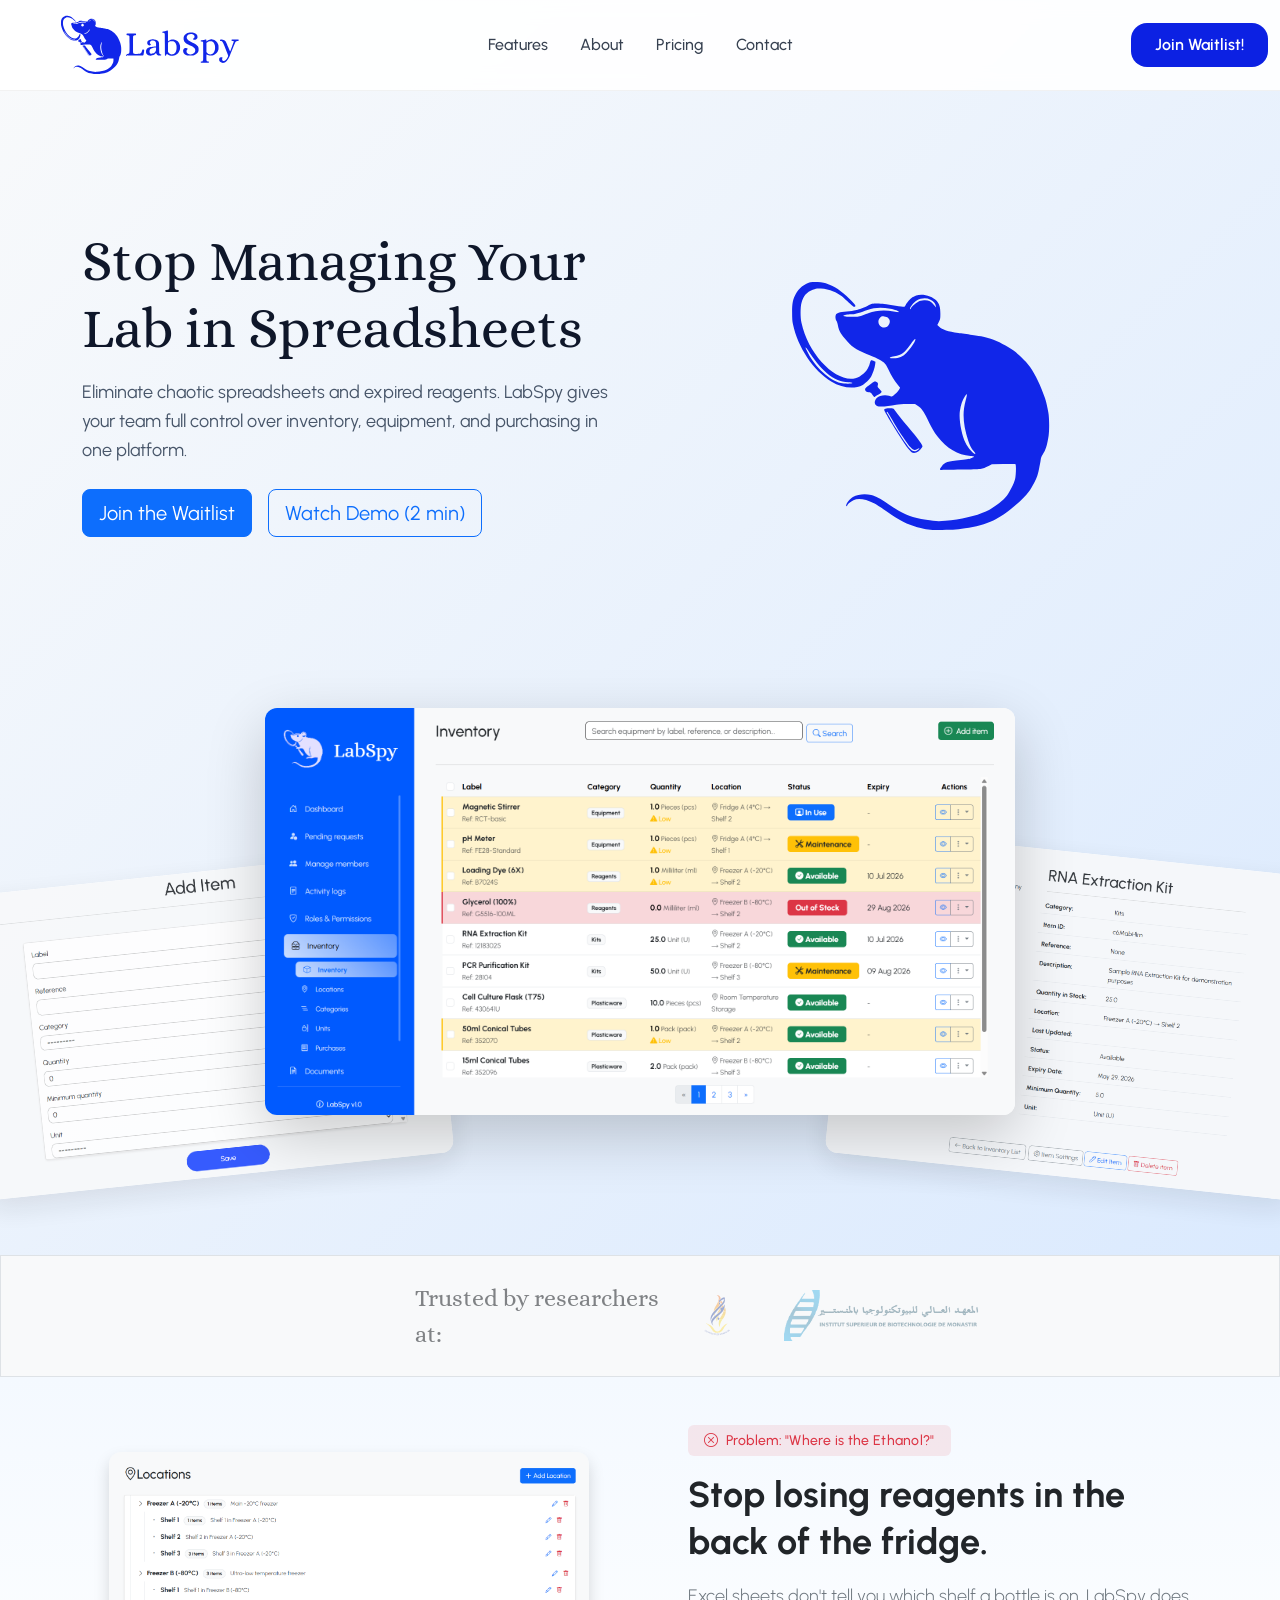
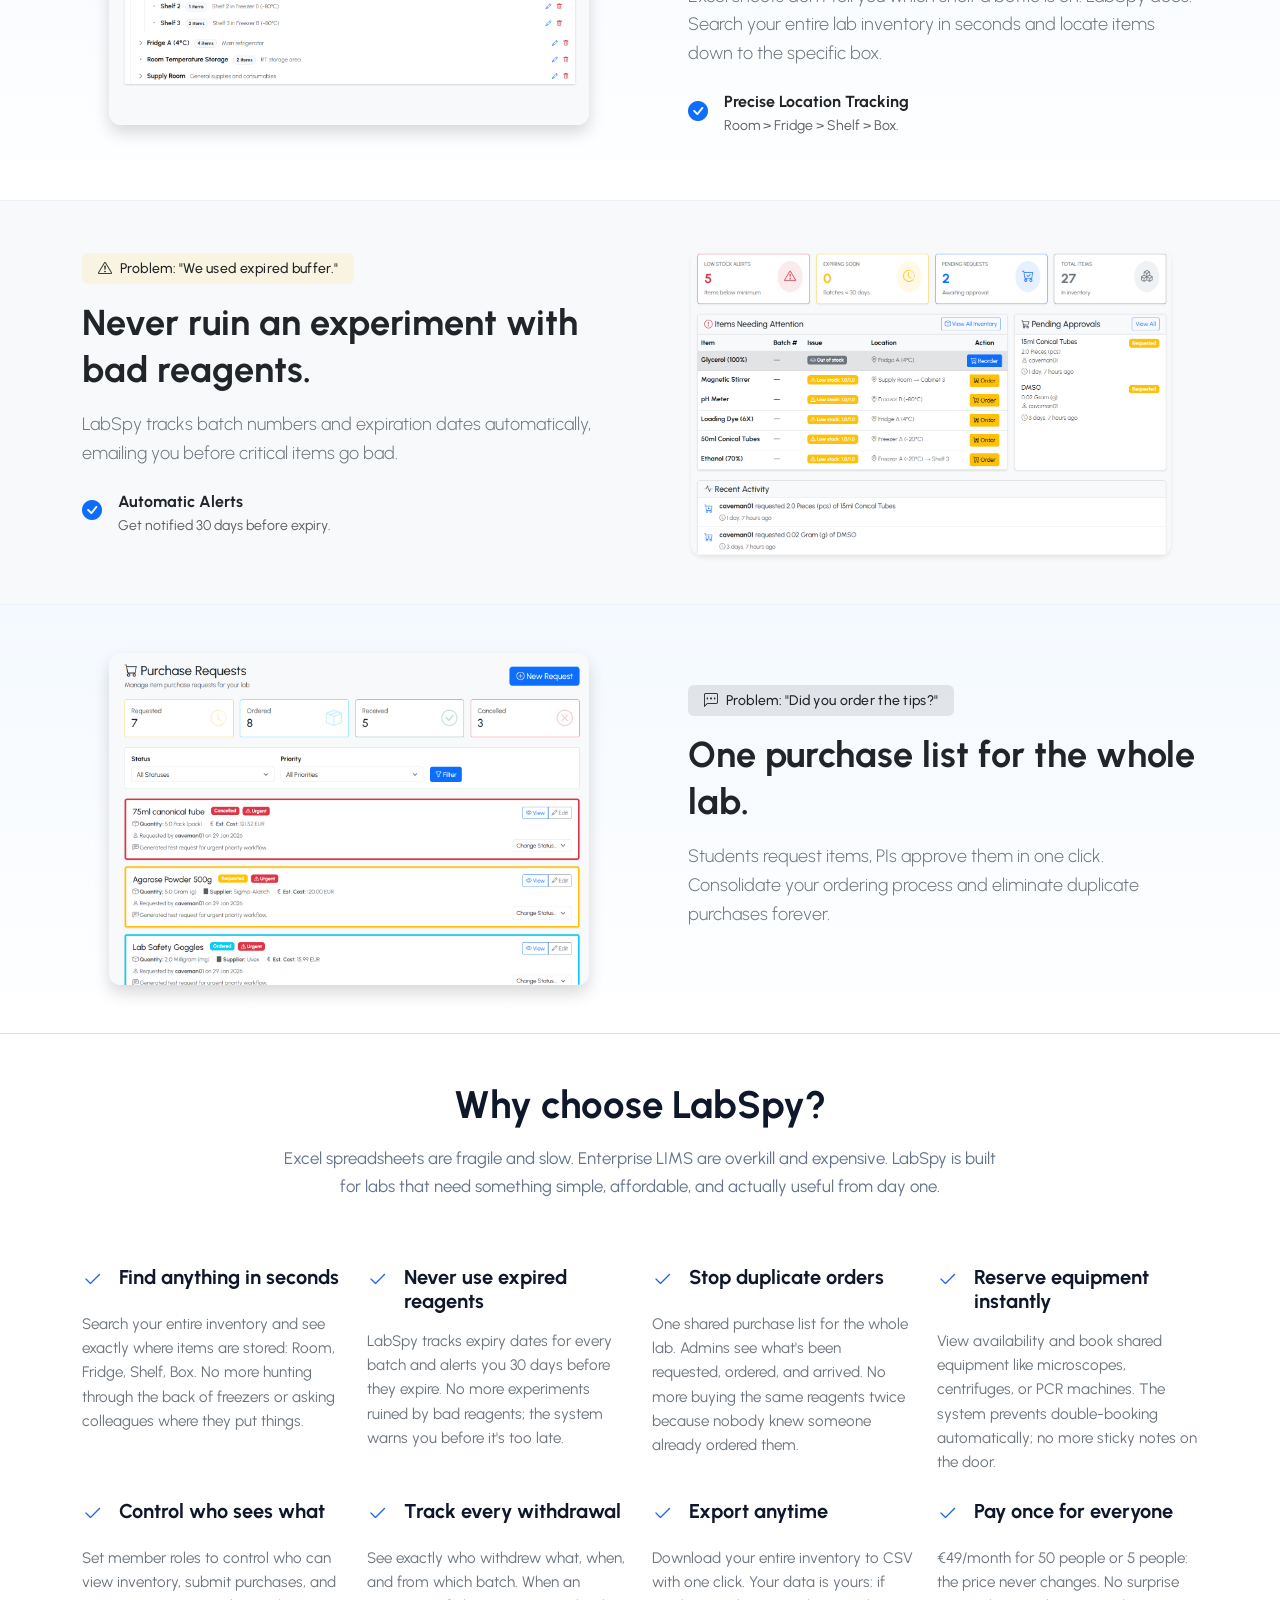
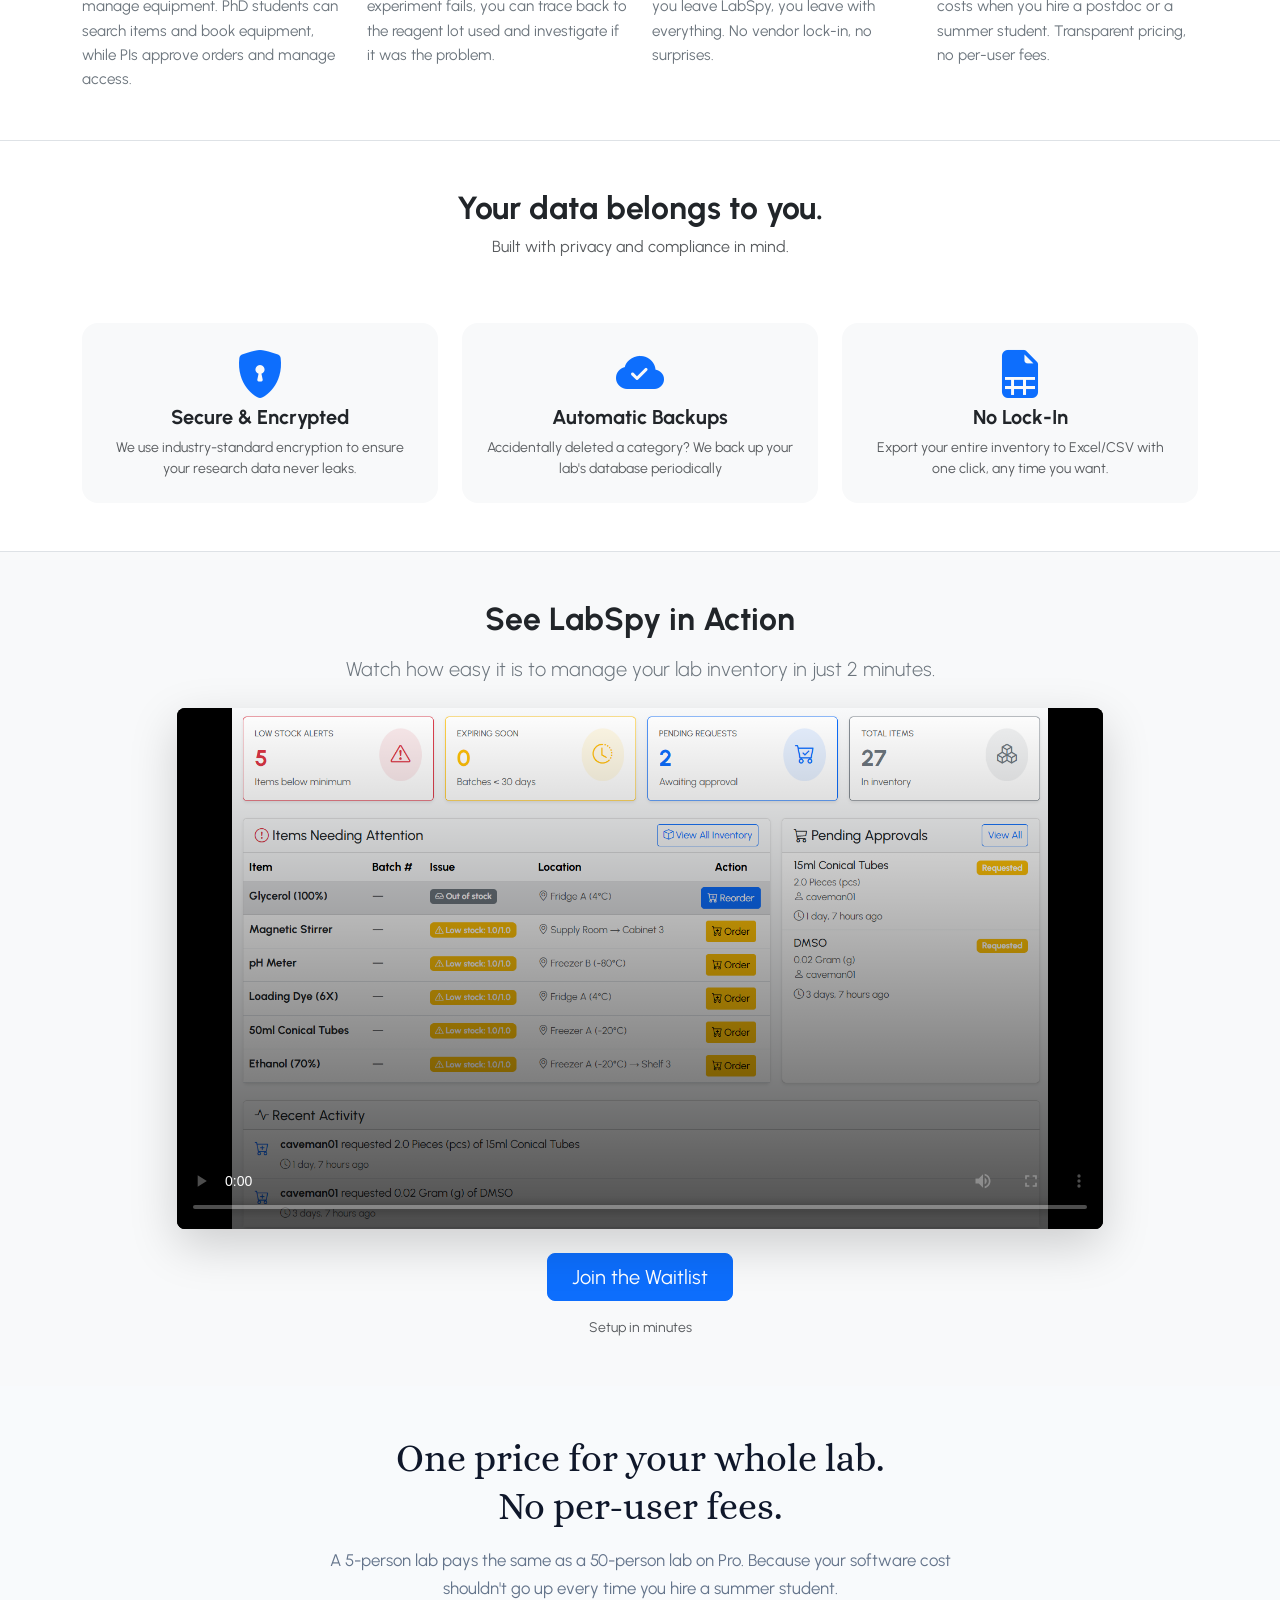
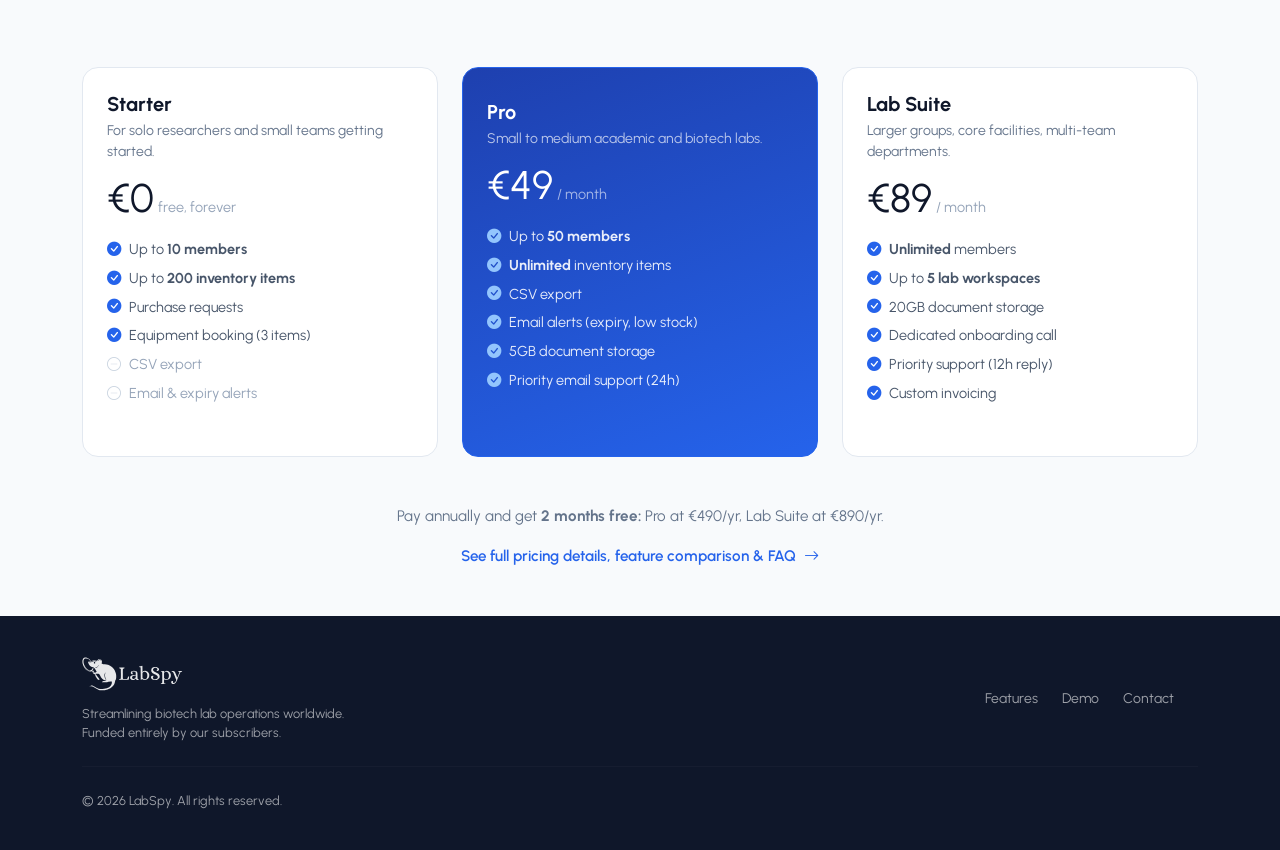
==== commit c730f0c0: "Edit subheadline" ====
--- a/index.html
+++ b/index.html
@@ -76,8 +76,7 @@
 
                 <!-- Subheadline -->
                 <p class="hero-subheadline mb-4">
-                    Track reagents, equipment, and purchases in one simple system.<br class="d-none d-md-block">
-                    No enterprise complexity. No per-user fees. Just €49/month.
+                    Eliminate chaotic spreadsheets and expired reagents. LabSpy gives your team full control over inventory, equipment, and purchasing in one platform.
                 </p>
 
                 <!-- CTA Buttons -->
@@ -624,7 +623,7 @@
                 <a href="index.html#features">Features</a>
                 <a href="index.html#demo">Demo</a>
                 <a href="contact.html">Contact</a>
-                <a href="#"> licy</a>
+                <a href="#">  </a>
             </div>
         </div>
         <hr style="border-color: rgba(255,255,255,0.1); margin: 1.5rem 0;">
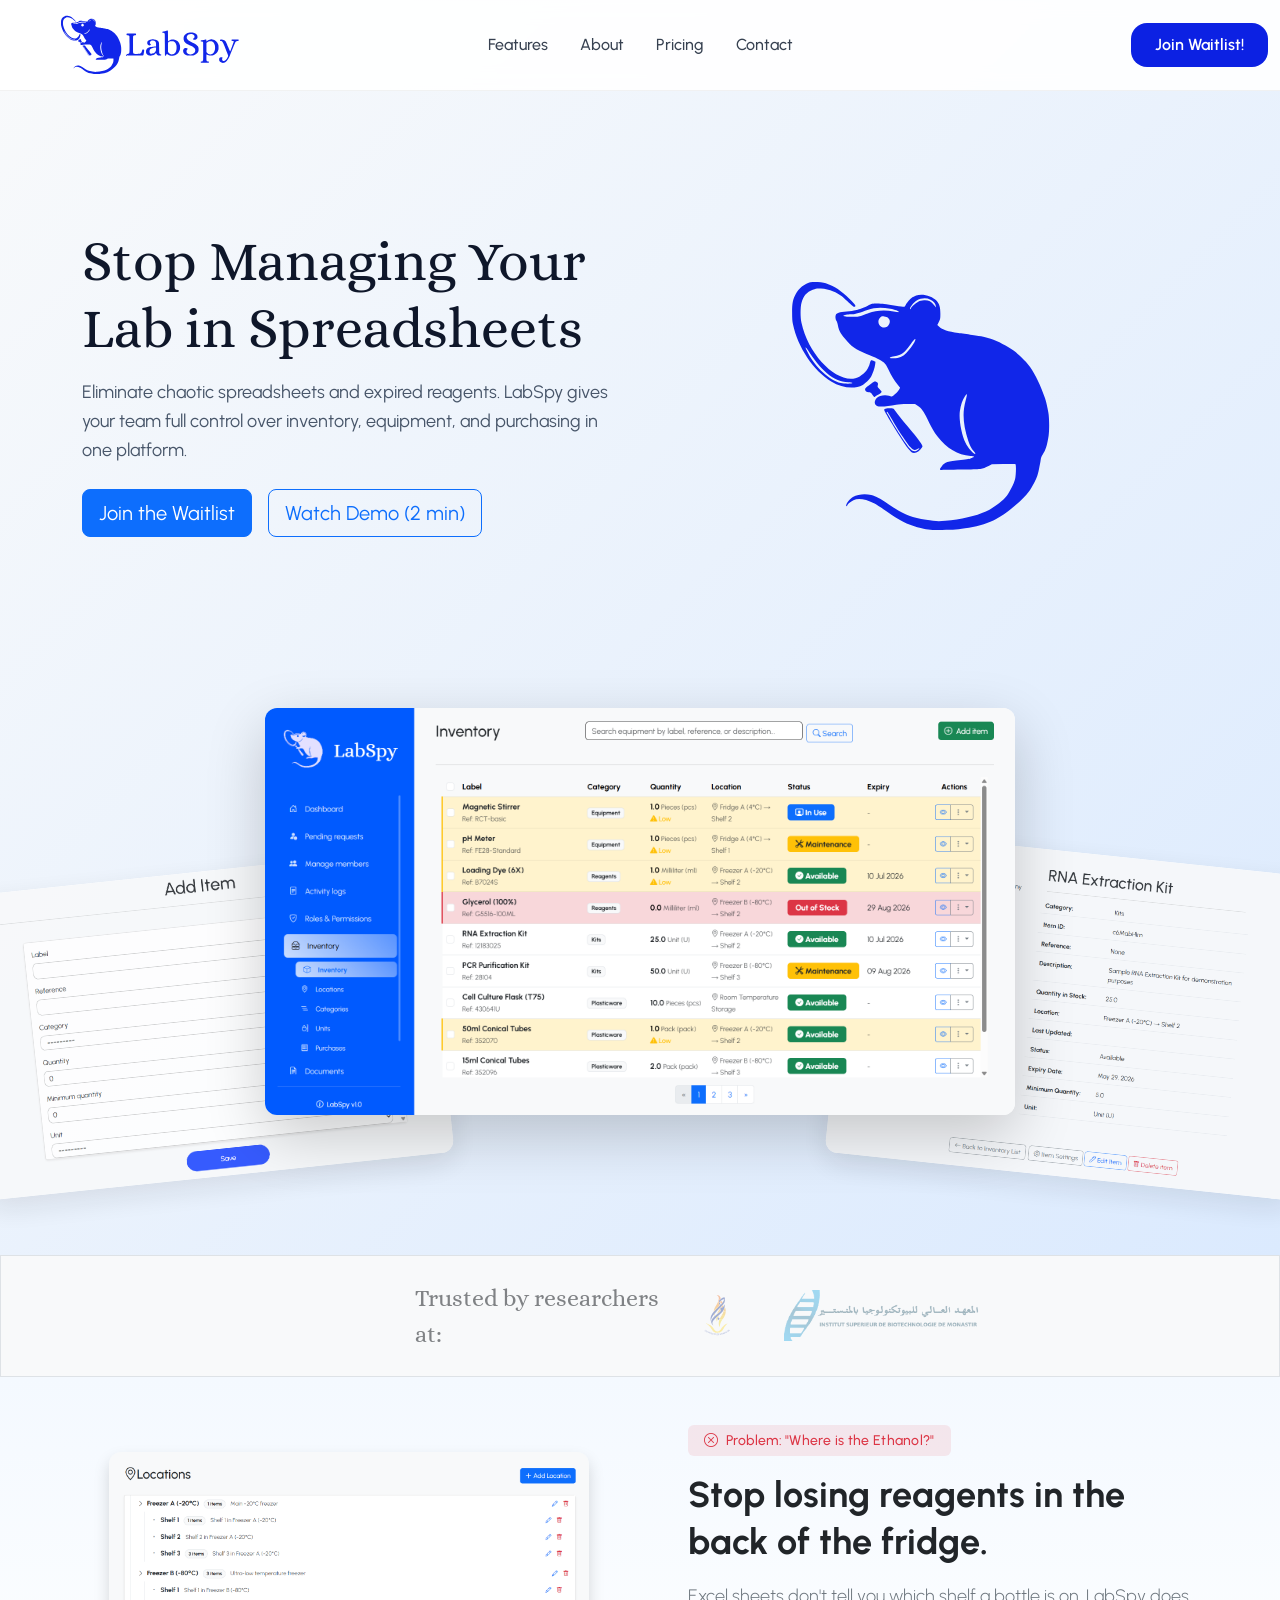
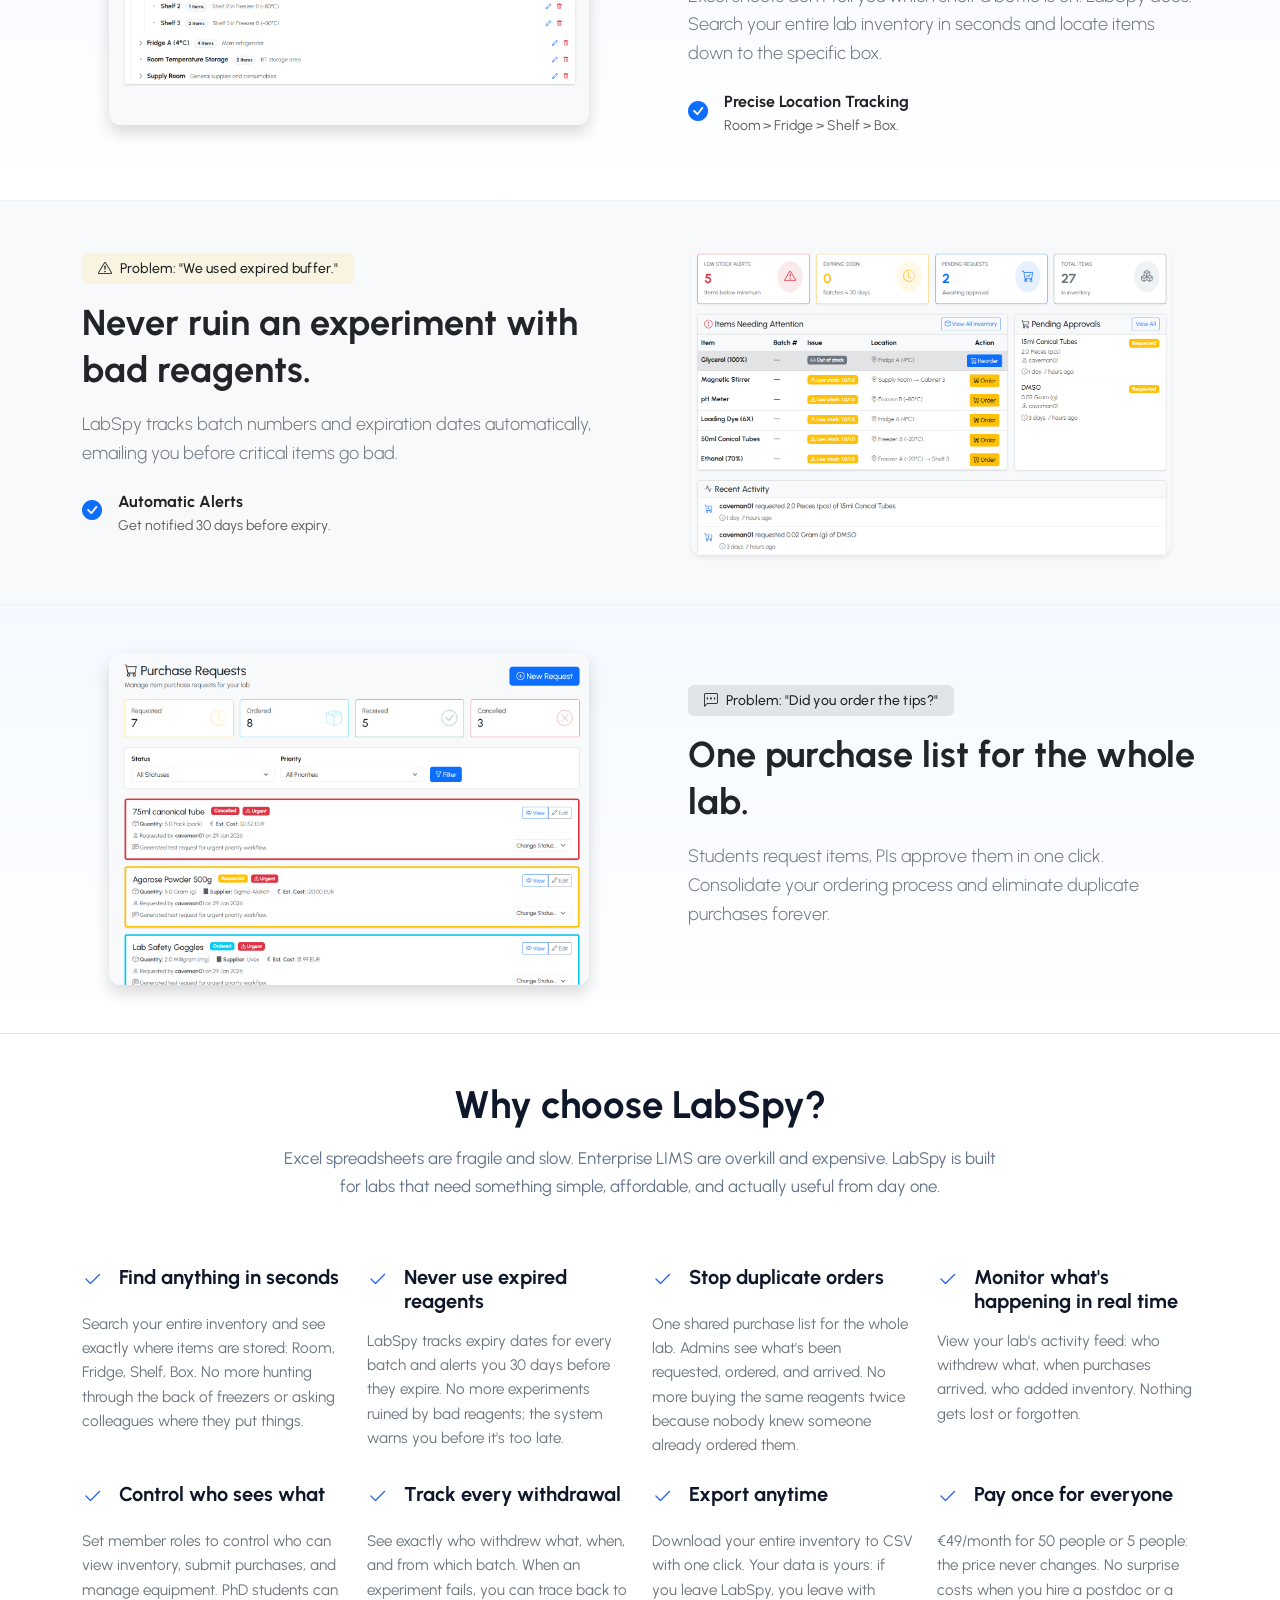
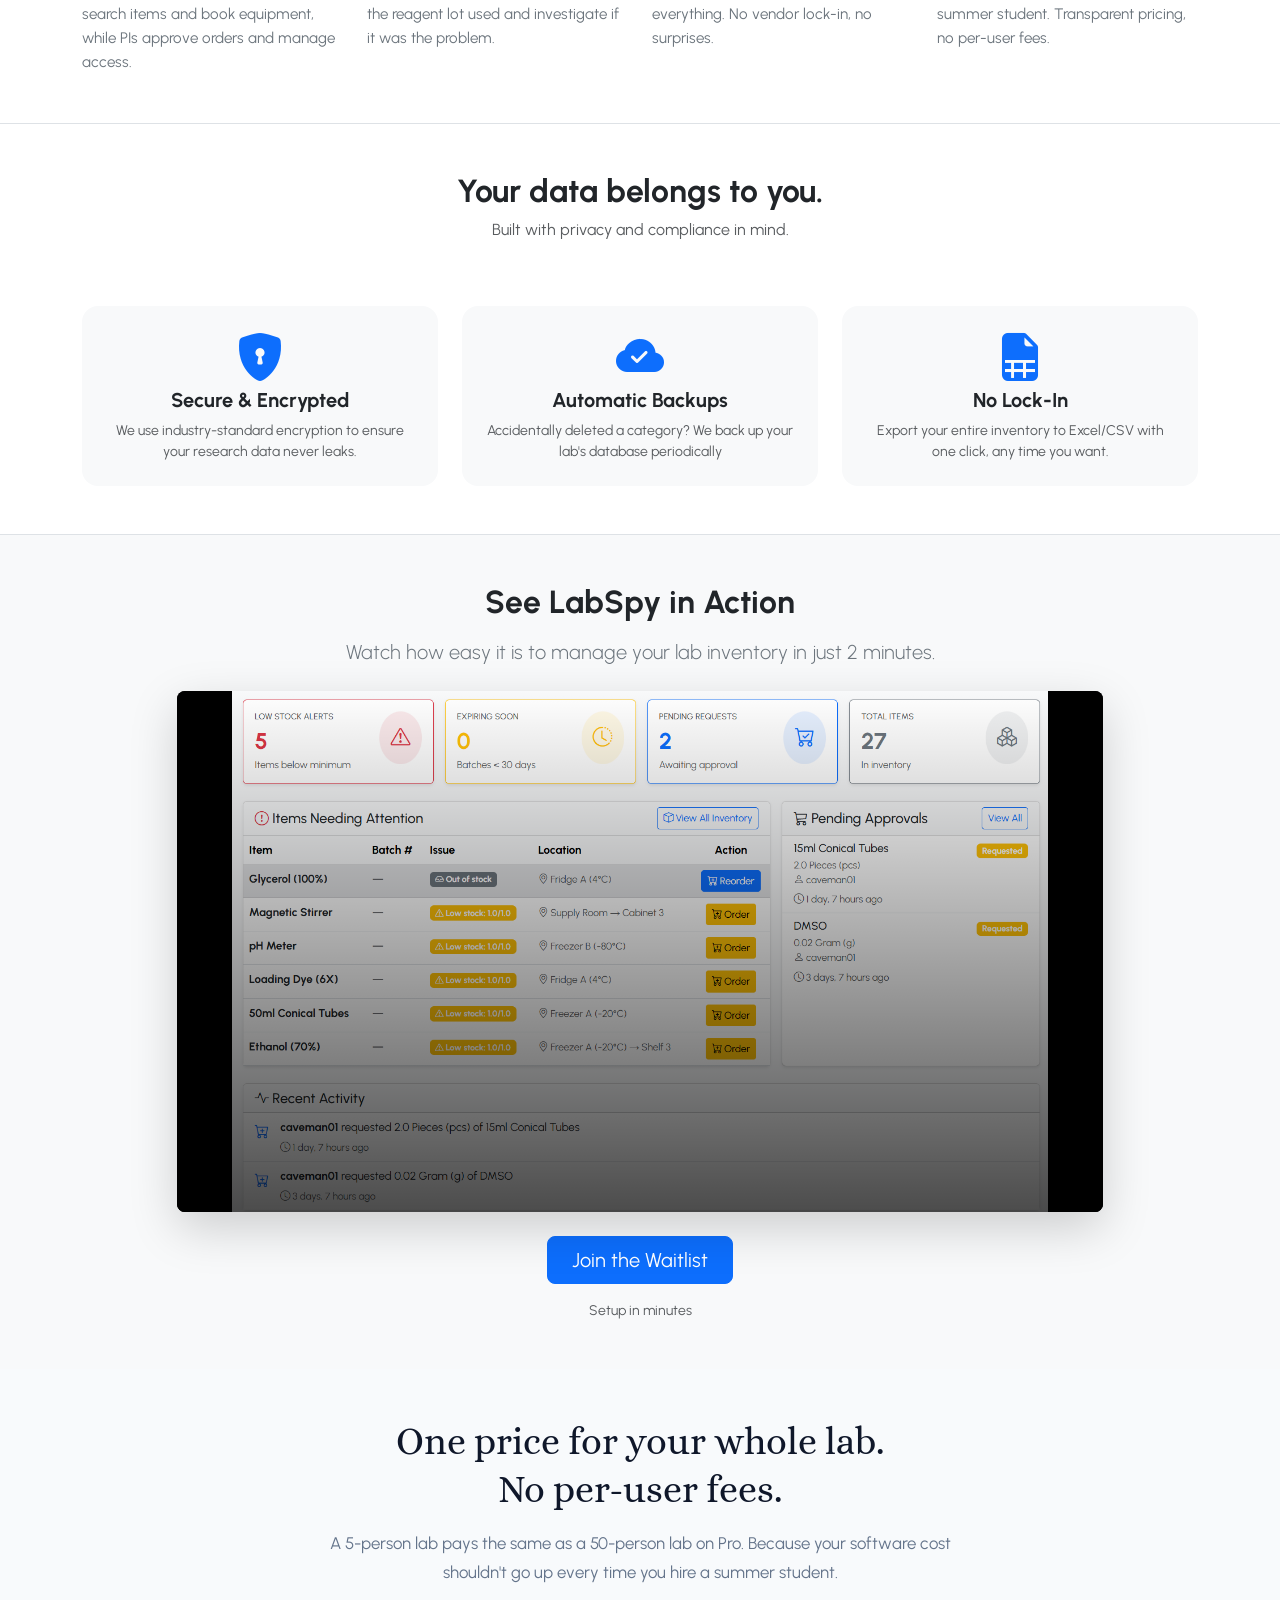
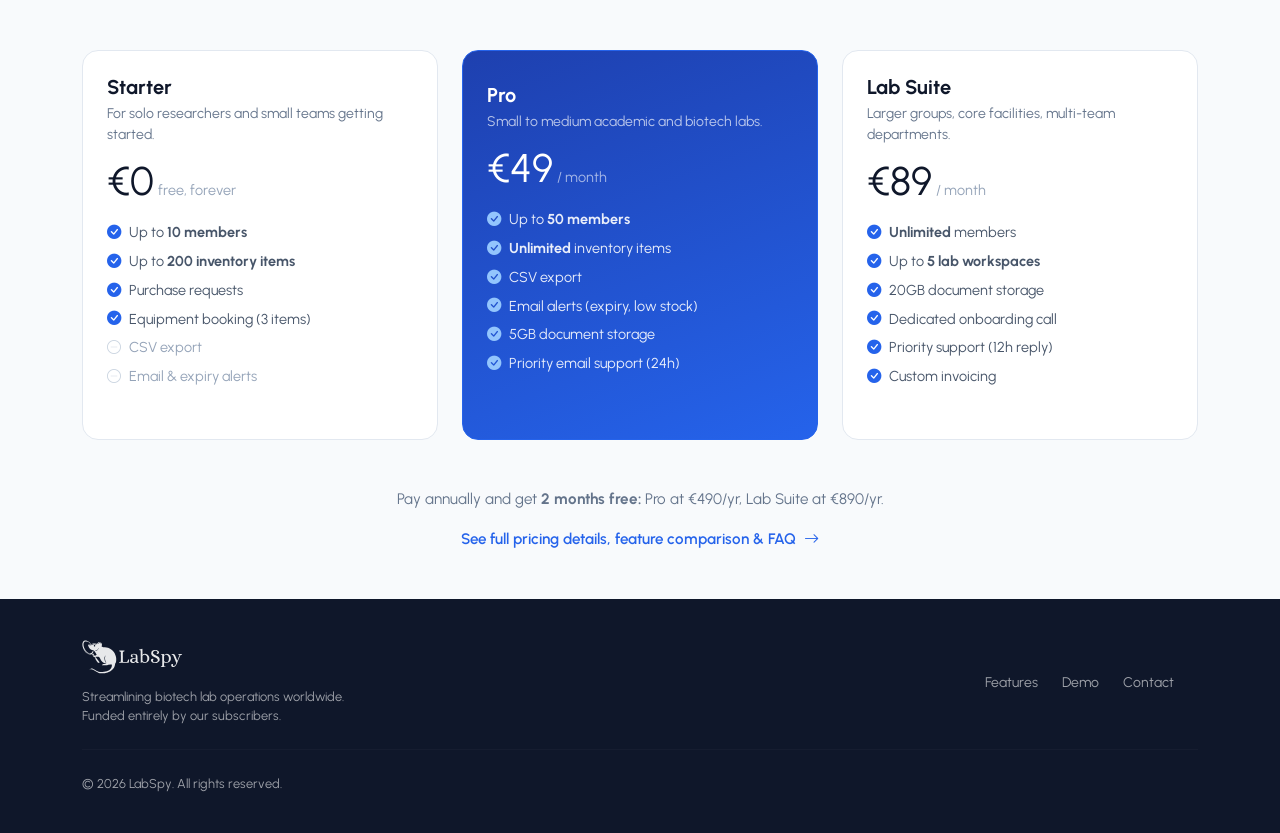
==== commit 78f5dca7: "Edit text on index" ====
--- a/index.html
+++ b/index.html
@@ -354,11 +354,12 @@
                     <div class="h-100">
                         <div class="d-flex align-items-start gap-3 mb-3">
                             <i class="bi bi-check2" style="color: #2563eb; font-size: 1.3rem;" ></i>
-                            <h5 class="fw-bold mb-0" style="color: #0f172a;">Reserve equipment instantly</h5>
-                        </div>
-                        <p class="text-secondary" style="line-height: 1.6; font-size: 0.95rem; margin: 0;">
-                            View availability and book shared equipment like microscopes, centrifuges, or PCR machines. The system prevents double-booking automatically; no more sticky notes on the door.
-                        </p>
+                            <h5 class="fw-bold mb-0" style="color: #0f172a;">Monitor what's happening in real time</h5>
+                        </div>
+                        <p class="text-secondary" style="line-height: 1.6; font-size: 0.95rem; margin: 0;">
+View your lab's activity feed: who withdrew what, 
+when purchases arrived, who added inventory. 
+Nothing gets lost or forgotten.                        </p>
                     </div>
                 </div>
 
--- a/assets/styles/hero.css
+++ b/assets/styles/hero.css
@@ -264,6 +264,13 @@
     .screenshot-card-left { order: 2; }
     .screenshot-card-right { order: 3; }
     
+    /* Smaller mouse logo on mobile */
+    .mouse-logo {
+        max-width: 200px;
+        margin: 0 auto;
+        display: block;
+    }
+
     /* Smaller shadow on mobile */
     .screenshot-card {
         box-shadow: 0 4px 15px rgba(0, 0, 0, 0.1);
